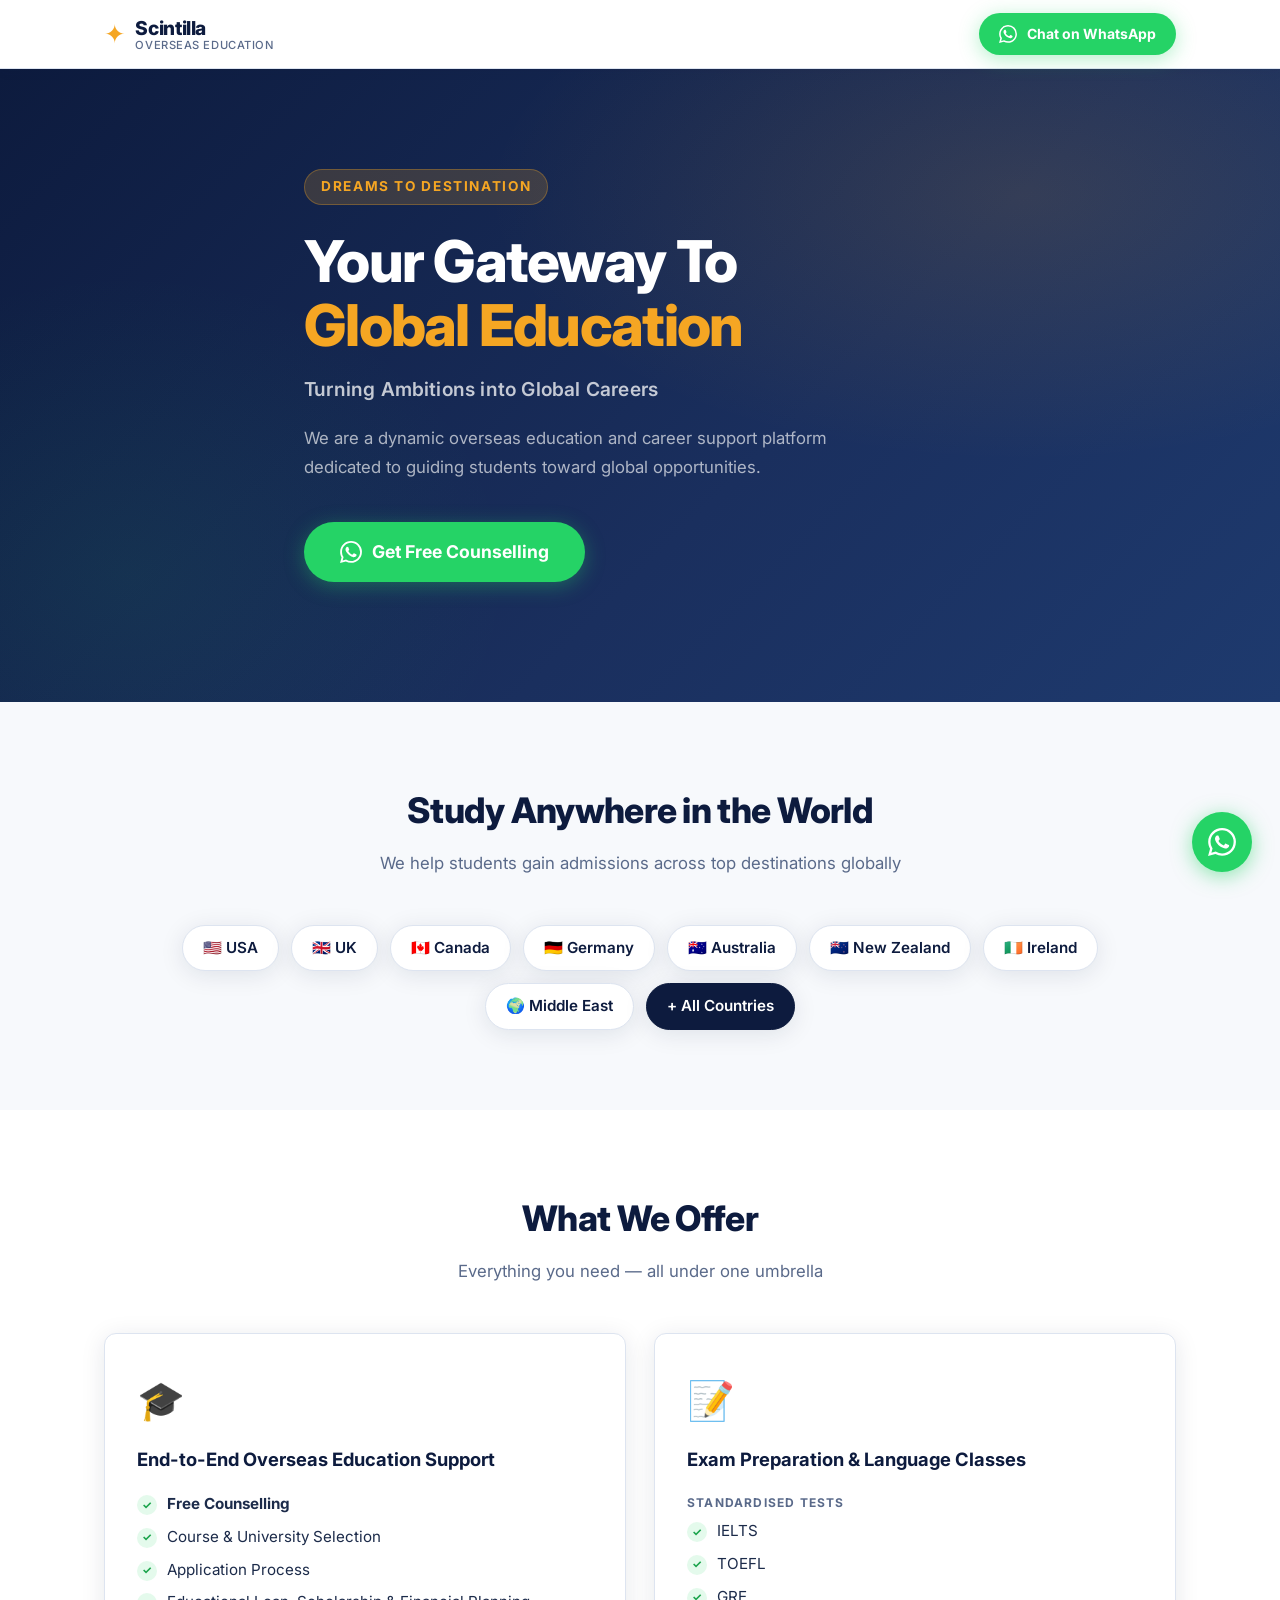
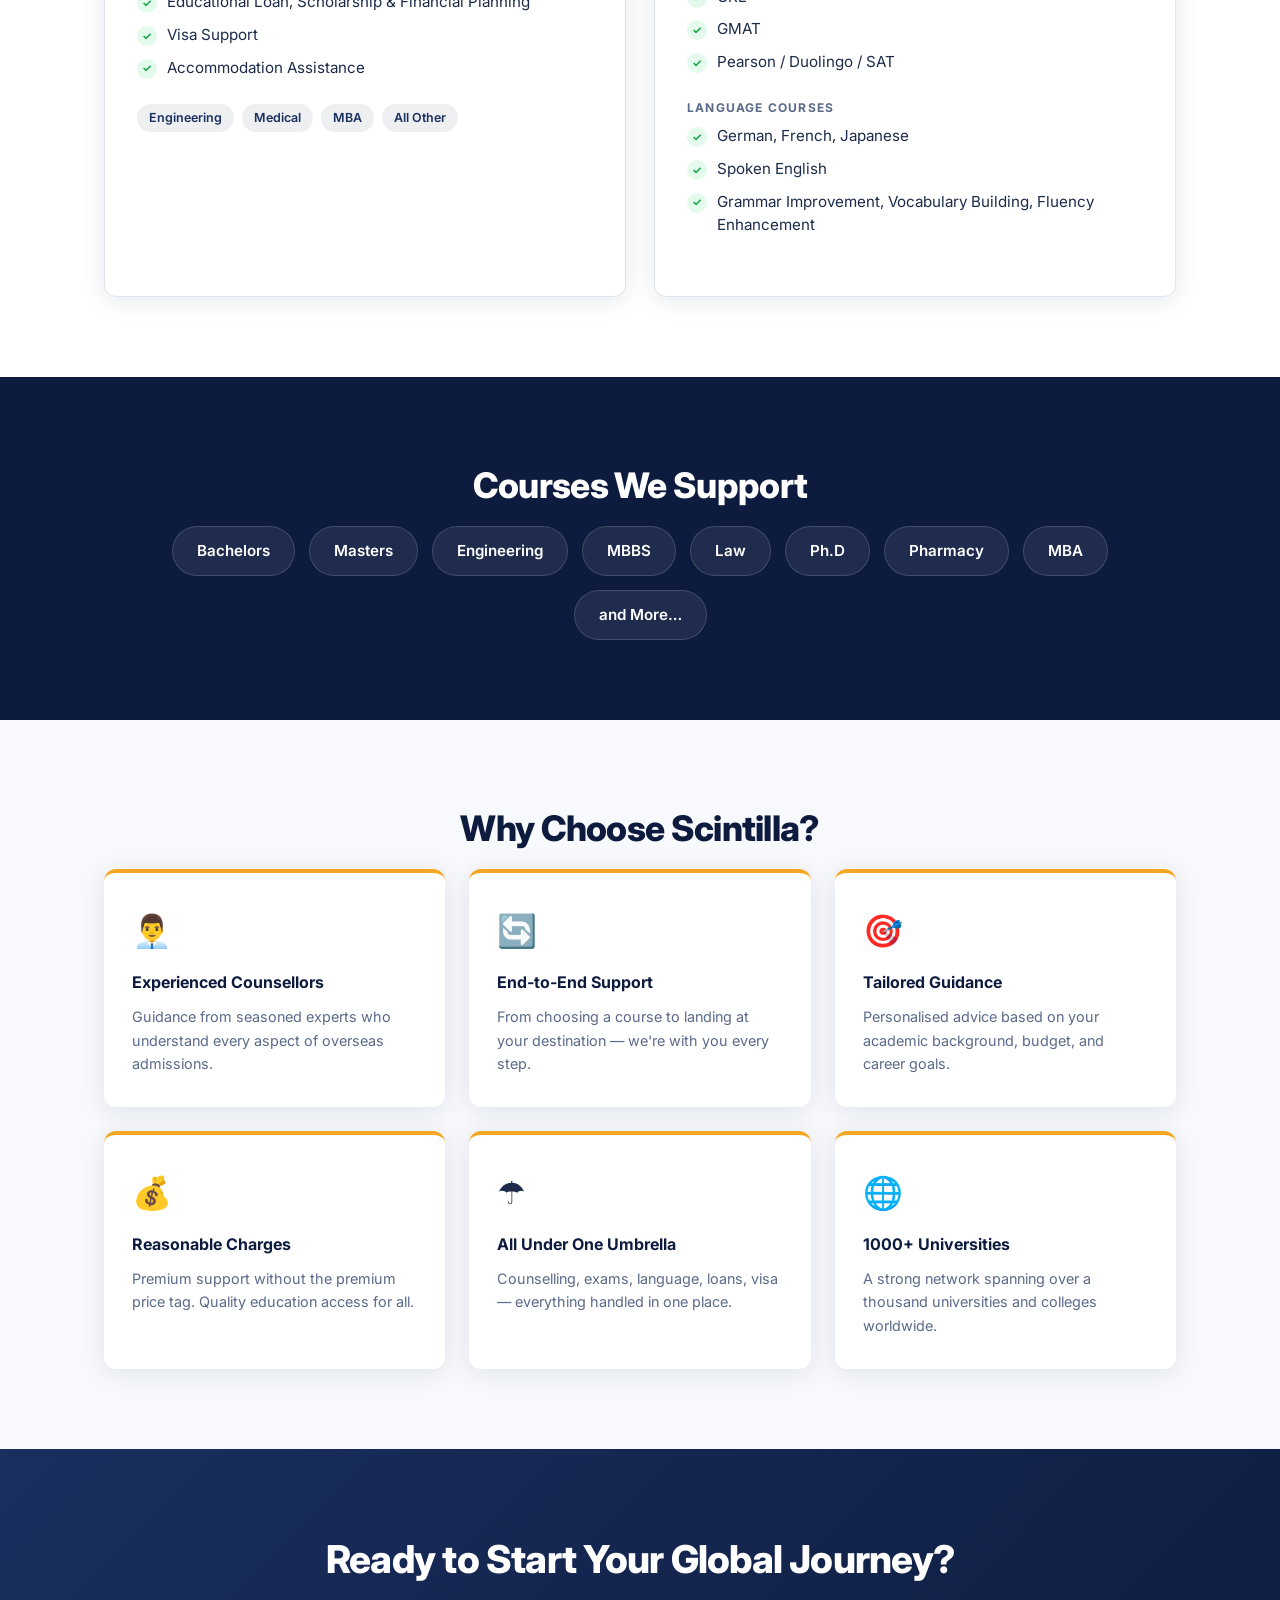
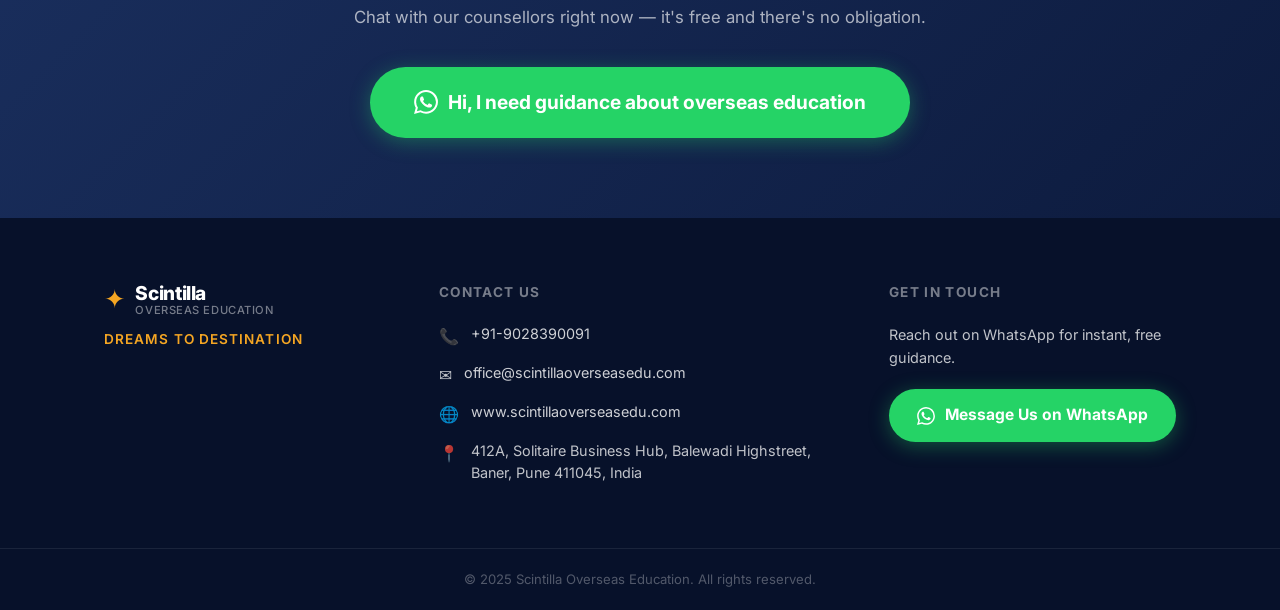
==== index.html @ 89164342 "Add Scintilla Overseas Education landing page Single-page website with hero, services, countries, co" ====
<!DOCTYPE html>
<html lang="en">
<head>
  <meta charset="UTF-8" />
  <meta name="viewport" content="width=device-width, initial-scale=1.0" />
  <title>Scintilla Overseas Education – Your Gateway To Global Education</title>
  <meta name="description" content="Scintilla Overseas Education – End-to-end guidance for studying abroad. Free counselling, university selection, visa support, exam prep and more." />
  <link rel="stylesheet" href="style.css" />
  <link rel="preconnect" href="https://fonts.googleapis.com" />
  <link rel="preconnect" href="https://fonts.gstatic.com" crossorigin />
  <link href="https://fonts.googleapis.com/css2?family=Inter:wght@400;500;600;700;800&display=swap" rel="stylesheet" />
</head>
<body>

  <!-- ===== NAVBAR ===== -->
  <header class="navbar">
    <div class="container nav-inner">
      <div class="logo">
        <span class="logo-icon">✦</span>
        <div class="logo-text">
          <span class="logo-name">Scintilla</span>
          <span class="logo-sub">Overseas Education</span>
        </div>
      </div>
      <a class="btn btn-whatsapp btn-sm" href="https://wa.me/919028390091?text=Hi%2C%20I%20need%20guidance%20about%20overseas%20education" target="_blank" rel="noopener">
        <svg width="18" height="18" viewBox="0 0 24 24" fill="currentColor" aria-hidden="true"><path d="M17.472 14.382c-.297-.149-1.758-.867-2.03-.967-.273-.099-.471-.148-.67.15-.197.297-.767.966-.94 1.164-.173.199-.347.223-.644.075-.297-.15-1.255-.463-2.39-1.475-.883-.788-1.48-1.761-1.653-2.059-.173-.297-.018-.458.13-.606.134-.133.298-.347.446-.52.149-.174.198-.298.298-.497.099-.198.05-.371-.025-.52-.075-.149-.669-1.612-.916-2.207-.242-.579-.487-.5-.669-.51a12.8 12.8 0 0 0-.57-.01c-.198 0-.52.074-.792.372-.272.297-1.04 1.016-1.04 2.479 0 1.462 1.065 2.875 1.213 3.074.149.198 2.096 3.2 5.077 4.487.709.306 1.262.489 1.694.625.712.227 1.36.195 1.871.118.571-.085 1.758-.719 2.006-1.413.248-.694.248-1.289.173-1.413-.074-.124-.272-.198-.57-.347m-5.421 7.403h-.004a9.87 9.87 0 0 1-5.031-1.378l-.361-.214-3.741.982.998-3.648-.235-.374a9.86 9.86 0 0 1-1.51-5.26c.001-5.45 4.436-9.884 9.888-9.884 2.64 0 5.122 1.03 6.988 2.898a9.825 9.825 0 0 1 2.893 6.994c-.003 5.45-4.437 9.884-9.885 9.884m8.413-18.297A11.815 11.815 0 0 0 12.05 0C5.495 0 .16 5.335.157 11.892c0 2.096.547 4.142 1.588 5.945L.057 24l6.305-1.654a11.882 11.882 0 0 0 5.683 1.448h.005c6.554 0 11.89-5.335 11.893-11.893a11.821 11.821 0 0 0-3.48-8.413Z"/></svg>
        Chat on WhatsApp
      </a>
    </div>
  </header>

  <!-- ===== HERO ===== -->
  <section class="hero">
    <div class="hero-bg-overlay"></div>
    <div class="container hero-content">
      <p class="hero-eyebrow">Dreams to Destination</p>
      <h1 class="hero-headline">Your Gateway To<br /><span class="highlight">Global Education</span></h1>
      <p class="hero-subline">Turning Ambitions into Global Careers</p>
      <p class="hero-body">We are a dynamic overseas education and career support platform dedicated to guiding students toward global opportunities.</p>
      <a class="btn btn-whatsapp btn-lg" href="https://wa.me/919028390091?text=Hi%2C%20I%20need%20guidance%20about%20overseas%20education" target="_blank" rel="noopener">
        <svg width="22" height="22" viewBox="0 0 24 24" fill="currentColor" aria-hidden="true"><path d="M17.472 14.382c-.297-.149-1.758-.867-2.03-.967-.273-.099-.471-.148-.67.15-.197.297-.767.966-.94 1.164-.173.199-.347.223-.644.075-.297-.15-1.255-.463-2.39-1.475-.883-.788-1.48-1.761-1.653-2.059-.173-.297-.018-.458.13-.606.134-.133.298-.347.446-.52.149-.174.198-.298.298-.497.099-.198.05-.371-.025-.52-.075-.149-.669-1.612-.916-2.207-.242-.579-.487-.5-.669-.51a12.8 12.8 0 0 0-.57-.01c-.198 0-.52.074-.792.372-.272.297-1.04 1.016-1.04 2.479 0 1.462 1.065 2.875 1.213 3.074.149.198 2.096 3.2 5.077 4.487.709.306 1.262.489 1.694.625.712.227 1.36.195 1.871.118.571-.085 1.758-.719 2.006-1.413.248-.694.248-1.289.173-1.413-.074-.124-.272-.198-.57-.347m-5.421 7.403h-.004a9.87 9.87 0 0 1-5.031-1.378l-.361-.214-3.741.982.998-3.648-.235-.374a9.86 9.86 0 0 1-1.51-5.26c.001-5.45 4.436-9.884 9.888-9.884 2.64 0 5.122 1.03 6.988 2.898a9.825 9.825 0 0 1 2.893 6.994c-.003 5.45-4.437 9.884-9.885 9.884m8.413-18.297A11.815 11.815 0 0 0 12.05 0C5.495 0 .16 5.335.157 11.892c0 2.096.547 4.142 1.588 5.945L.057 24l6.305-1.654a11.882 11.882 0 0 0 5.683 1.448h.005c6.554 0 11.89-5.335 11.893-11.893a11.821 11.821 0 0 0-3.48-8.413Z"/></svg>
        Get Free Counselling
      </a>
    </div>
  </section>

  <!-- ===== COUNTRIES ===== -->
  <section class="section section-countries">
    <div class="container">
      <h2 class="section-title">Study Anywhere in the World</h2>
      <p class="section-sub">We help students gain admissions across top destinations globally</p>
      <div class="countries-grid">
        <div class="country-chip">🇺🇸 USA</div>
        <div class="country-chip">🇬🇧 UK</div>
        <div class="country-chip">🇨🇦 Canada</div>
        <div class="country-chip">🇩🇪 Germany</div>
        <div class="country-chip">🇦🇺 Australia</div>
        <div class="country-chip">🇳🇿 New Zealand</div>
        <div class="country-chip">🇮🇪 Ireland</div>
        <div class="country-chip">🌍 Middle East</div>
        <div class="country-chip country-chip-all">+ All Countries</div>
      </div>
    </div>
  </section>

  <!-- ===== SERVICES ===== -->
  <section class="section section-services" id="services">
    <div class="container">
      <h2 class="section-title">What We Offer</h2>
      <p class="section-sub">Everything you need — all under one umbrella</p>
      <div class="services-grid">

        <div class="service-card">
          <div class="service-icon">🎓</div>
          <h3>End-to-End Overseas Education Support</h3>
          <ul class="service-list">
            <li>
              <span class="check">✓</span>
              <strong>Free Counselling</strong>
            </li>
            <li>
              <span class="check">✓</span>
              Course &amp; University Selection
            </li>
            <li>
              <span class="check">✓</span>
              Application Process
            </li>
            <li>
              <span class="check">✓</span>
              Educational Loan, Scholarship &amp; Financial Planning
            </li>
            <li>
              <span class="check">✓</span>
              Visa Support
            </li>
            <li>
              <span class="check">✓</span>
              Accommodation Assistance
            </li>
          </ul>
          <div class="service-tags">
            <span class="tag">Engineering</span>
            <span class="tag">Medical</span>
            <span class="tag">MBA</span>
            <span class="tag">All Other</span>
          </div>
        </div>

        <div class="service-card">
          <div class="service-icon">📝</div>
          <h3>Exam Preparation &amp; Language Classes</h3>
          <p class="service-section-label">Standardised Tests</p>
          <ul class="service-list">
            <li><span class="check">✓</span> IELTS</li>
            <li><span class="check">✓</span> TOEFL</li>
            <li><span class="check">✓</span> GRE</li>
            <li><span class="check">✓</span> GMAT</li>
            <li><span class="check">✓</span> Pearson / Duolingo / SAT</li>
          </ul>
          <p class="service-section-label" style="margin-top:1rem;">Language Courses</p>
          <ul class="service-list">
            <li><span class="check">✓</span> German, French, Japanese</li>
            <li><span class="check">✓</span> Spoken English</li>
            <li><span class="check">✓</span> Grammar Improvement, Vocabulary Building, Fluency Enhancement</li>
          </ul>
        </div>

      </div>
    </div>
  </section>

  <!-- ===== COURSES ===== -->
  <section class="section section-courses">
    <div class="container">
      <h2 class="section-title">Courses We Support</h2>
      <div class="courses-grid">
        <div class="course-pill">Bachelors</div>
        <div class="course-pill">Masters</div>
        <div class="course-pill">Engineering</div>
        <div class="course-pill">MBBS</div>
        <div class="course-pill">Law</div>
        <div class="course-pill">Ph.D</div>
        <div class="course-pill">Pharmacy</div>
        <div class="course-pill">MBA</div>
        <div class="course-pill">and More…</div>
      </div>
    </div>
  </section>

  <!-- ===== WHY CHOOSE US ===== -->
  <section class="section section-why" id="why">
    <div class="container">
      <h2 class="section-title">Why Choose Scintilla?</h2>
      <div class="why-grid">
        <div class="why-card">
          <div class="why-icon">👨‍💼</div>
          <h4>Experienced Counsellors</h4>
          <p>Guidance from seasoned experts who understand every aspect of overseas admissions.</p>
        </div>
        <div class="why-card">
          <div class="why-icon">🔄</div>
          <h4>End-to-End Support</h4>
          <p>From choosing a course to landing at your destination — we're with you every step.</p>
        </div>
        <div class="why-card">
          <div class="why-icon">🎯</div>
          <h4>Tailored Guidance</h4>
          <p>Personalised advice based on your academic background, budget, and career goals.</p>
        </div>
        <div class="why-card">
          <div class="why-icon">💰</div>
          <h4>Reasonable Charges</h4>
          <p>Premium support without the premium price tag. Quality education access for all.</p>
        </div>
        <div class="why-card">
          <div class="why-icon">☂️</div>
          <h4>All Under One Umbrella</h4>
          <p>Counselling, exams, language, loans, visa — everything handled in one place.</p>
        </div>
        <div class="why-card">
          <div class="why-icon">🌐</div>
          <h4>1000+ Universities</h4>
          <p>A strong network spanning over a thousand universities and colleges worldwide.</p>
        </div>
      </div>
    </div>
  </section>

  <!-- ===== CTA BANNER ===== -->
  <section class="section section-cta">
    <div class="container cta-inner">
      <h2>Ready to Start Your Global Journey?</h2>
      <p>Chat with our counsellors right now — it's free and there's no obligation.</p>
      <a class="btn btn-whatsapp btn-xl" href="https://wa.me/919028390091?text=Hi%2C%20I%20need%20guidance%20about%20overseas%20education" target="_blank" rel="noopener">
        <svg width="24" height="24" viewBox="0 0 24 24" fill="currentColor" aria-hidden="true"><path d="M17.472 14.382c-.297-.149-1.758-.867-2.03-.967-.273-.099-.471-.148-.67.15-.197.297-.767.966-.94 1.164-.173.199-.347.223-.644.075-.297-.15-1.255-.463-2.39-1.475-.883-.788-1.48-1.761-1.653-2.059-.173-.297-.018-.458.13-.606.134-.133.298-.347.446-.52.149-.174.198-.298.298-.497.099-.198.05-.371-.025-.52-.075-.149-.669-1.612-.916-2.207-.242-.579-.487-.5-.669-.51a12.8 12.8 0 0 0-.57-.01c-.198 0-.52.074-.792.372-.272.297-1.04 1.016-1.04 2.479 0 1.462 1.065 2.875 1.213 3.074.149.198 2.096 3.2 5.077 4.487.709.306 1.262.489 1.694.625.712.227 1.36.195 1.871.118.571-.085 1.758-.719 2.006-1.413.248-.694.248-1.289.173-1.413-.074-.124-.272-.198-.57-.347m-5.421 7.403h-.004a9.87 9.87 0 0 1-5.031-1.378l-.361-.214-3.741.982.998-3.648-.235-.374a9.86 9.86 0 0 1-1.51-5.26c.001-5.45 4.436-9.884 9.888-9.884 2.64 0 5.122 1.03 6.988 2.898a9.825 9.825 0 0 1 2.893 6.994c-.003 5.45-4.437 9.884-9.885 9.884m8.413-18.297A11.815 11.815 0 0 0 12.05 0C5.495 0 .16 5.335.157 11.892c0 2.096.547 4.142 1.588 5.945L.057 24l6.305-1.654a11.882 11.882 0 0 0 5.683 1.448h.005c6.554 0 11.89-5.335 11.893-11.893a11.821 11.821 0 0 0-3.48-8.413Z"/></svg>
        Hi, I need guidance about overseas education
      </a>
    </div>
  </section>

  <!-- ===== CONTACT / FOOTER ===== -->
  <footer class="footer" id="contact">
    <div class="container footer-inner">
      <div class="footer-brand">
        <div class="logo logo-footer">
          <span class="logo-icon">✦</span>
          <div class="logo-text">
            <span class="logo-name">Scintilla</span>
            <span class="logo-sub">Overseas Education</span>
          </div>
        </div>
        <p class="footer-tagline">Dreams to Destination</p>
      </div>

      <div class="footer-contact">
        <h4>Contact Us</h4>
        <ul class="contact-list">
          <li>
            <span class="contact-icon">📞</span>
            <a href="tel:+919028390091">+91-9028390091</a>
          </li>
          <li>
            <span class="contact-icon">✉️</span>
            <a href="mailto:office@scintillaoverseasedu.com">office@scintillaoverseasedu.com</a>
          </li>
          <li>
            <span class="contact-icon">🌐</span>
            <a href="https://www.scintillaoverseasedu.com" target="_blank" rel="noopener">www.scintillaoverseasedu.com</a>
          </li>
          <li>
            <span class="contact-icon">📍</span>
            412A, Solitaire Business Hub, Balewadi Highstreet, Baner, Pune 411045, India
          </li>
        </ul>
      </div>

      <div class="footer-cta">
        <h4>Get in Touch</h4>
        <p>Reach out on WhatsApp for instant, free guidance.</p>
        <a class="btn btn-whatsapp btn-md" href="https://wa.me/919028390091?text=Hi%2C%20I%20need%20guidance%20about%20overseas%20education" target="_blank" rel="noopener">
          <svg width="18" height="18" viewBox="0 0 24 24" fill="currentColor" aria-hidden="true"><path d="M17.472 14.382c-.297-.149-1.758-.867-2.03-.967-.273-.099-.471-.148-.67.15-.197.297-.767.966-.94 1.164-.173.199-.347.223-.644.075-.297-.15-1.255-.463-2.39-1.475-.883-.788-1.48-1.761-1.653-2.059-.173-.297-.018-.458.13-.606.134-.133.298-.347.446-.52.149-.174.198-.298.298-.497.099-.198.05-.371-.025-.52-.075-.149-.669-1.612-.916-2.207-.242-.579-.487-.5-.669-.51a12.8 12.8 0 0 0-.57-.01c-.198 0-.52.074-.792.372-.272.297-1.04 1.016-1.04 2.479 0 1.462 1.065 2.875 1.213 3.074.149.198 2.096 3.2 5.077 4.487.709.306 1.262.489 1.694.625.712.227 1.36.195 1.871.118.571-.085 1.758-.719 2.006-1.413.248-.694.248-1.289.173-1.413-.074-.124-.272-.198-.57-.347m-5.421 7.403h-.004a9.87 9.87 0 0 1-5.031-1.378l-.361-.214-3.741.982.998-3.648-.235-.374a9.86 9.86 0 0 1-1.51-5.26c.001-5.45 4.436-9.884 9.888-9.884 2.64 0 5.122 1.03 6.988 2.898a9.825 9.825 0 0 1 2.893 6.994c-.003 5.45-4.437 9.884-9.885 9.884m8.413-18.297A11.815 11.815 0 0 0 12.05 0C5.495 0 .16 5.335.157 11.892c0 2.096.547 4.142 1.588 5.945L.057 24l6.305-1.654a11.882 11.882 0 0 0 5.683 1.448h.005c6.554 0 11.89-5.335 11.893-11.893a11.821 11.821 0 0 0-3.48-8.413Z"/></svg>
          Message Us on WhatsApp
        </a>
      </div>
    </div>
    <div class="footer-bottom">
      <p>© 2025 Scintilla Overseas Education. All rights reserved.</p>
    </div>
  </footer>

  <!-- Floating WhatsApp button -->
  <a class="fab-whatsapp" href="https://wa.me/919028390091?text=Hi%2C%20I%20need%20guidance%20about%20overseas%20education" target="_blank" rel="noopener" aria-label="Chat on WhatsApp">
    <svg width="28" height="28" viewBox="0 0 24 24" fill="currentColor" aria-hidden="true"><path d="M17.472 14.382c-.297-.149-1.758-.867-2.03-.967-.273-.099-.471-.148-.67.15-.197.297-.767.966-.94 1.164-.173.199-.347.223-.644.075-.297-.15-1.255-.463-2.39-1.475-.883-.788-1.48-1.761-1.653-2.059-.173-.297-.018-.458.13-.606.134-.133.298-.347.446-.52.149-.174.198-.298.298-.497.099-.198.05-.371-.025-.52-.075-.149-.669-1.612-.916-2.207-.242-.579-.487-.5-.669-.51a12.8 12.8 0 0 0-.57-.01c-.198 0-.52.074-.792.372-.272.297-1.04 1.016-1.04 2.479 0 1.462 1.065 2.875 1.213 3.074.149.198 2.096 3.2 5.077 4.487.709.306 1.262.489 1.694.625.712.227 1.36.195 1.871.118.571-.085 1.758-.719 2.006-1.413.248-.694.248-1.289.173-1.413-.074-.124-.272-.198-.57-.347m-5.421 7.403h-.004a9.87 9.87 0 0 1-5.031-1.378l-.361-.214-3.741.982.998-3.648-.235-.374a9.86 9.86 0 0 1-1.51-5.26c.001-5.45 4.436-9.884 9.888-9.884 2.64 0 5.122 1.03 6.988 2.898a9.825 9.825 0 0 1 2.893 6.994c-.003 5.45-4.437 9.884-9.885 9.884m8.413-18.297A11.815 11.815 0 0 0 12.05 0C5.495 0 .16 5.335.157 11.892c0 2.096.547 4.142 1.588 5.945L.057 24l6.305-1.654a11.882 11.882 0 0 0 5.683 1.448h.005c6.554 0 11.89-5.335 11.893-11.893a11.821 11.821 0 0 0-3.48-8.413Z"/></svg>
  </a>

</body>
</html>
---- style.css ----
/* =============================================
   Scintilla Overseas Education – Stylesheet
   ============================================= */

/* ---------- Reset & Base ---------- */
*, *::before, *::after {
  box-sizing: border-box;
  margin: 0;
  padding: 0;
}

:root {
  --navy:      #0d1b3e;
  --navy-mid:  #1a2f5e;
  --navy-light:#243d72;
  --gold:      #f5a623;
  --gold-dark: #d4891a;
  --green-wa:  #25d366;
  --green-wa-dark: #1ebe57;
  --white:     #ffffff;
  --off-white: #f7f9fc;
  --text:      #1c2b4a;
  --text-muted:#5a6a8a;
  --border:    #dde4f0;
  --radius:    12px;
  --radius-sm: 8px;
  --shadow:    0 4px 24px rgba(13, 27, 62, 0.10);
  --shadow-lg: 0 8px 40px rgba(13, 27, 62, 0.16);
}

html {
  scroll-behavior: smooth;
}

body {
  font-family: 'Inter', system-ui, -apple-system, sans-serif;
  color: var(--text);
  background: var(--white);
  line-height: 1.6;
  -webkit-font-smoothing: antialiased;
}

a {
  color: inherit;
  text-decoration: none;
}

ul {
  list-style: none;
}

img { display: block; max-width: 100%; }

/* ---------- Layout ---------- */
.container {
  max-width: 1120px;
  margin: 0 auto;
  padding: 0 24px;
}

.section {
  padding: 80px 0;
}

/* ---------- Typography ---------- */
.section-title {
  font-size: clamp(1.6rem, 3vw, 2.2rem);
  font-weight: 800;
  color: var(--navy);
  text-align: center;
  margin-bottom: 12px;
  letter-spacing: -0.02em;
}

.section-sub {
  text-align: center;
  color: var(--text-muted);
  font-size: 1.05rem;
  margin-bottom: 48px;
}

/* ---------- Buttons ---------- */
.btn {
  display: inline-flex;
  align-items: center;
  gap: 10px;
  font-family: inherit;
  font-weight: 700;
  border-radius: 50px;
  cursor: pointer;
  transition: background 0.2s, transform 0.15s, box-shadow 0.2s;
  white-space: nowrap;
  border: none;
  text-decoration: none;
}

.btn:hover  { transform: translateY(-2px); }
.btn:active { transform: translateY(0); }

.btn-whatsapp {
  background: var(--green-wa);
  color: var(--white);
  box-shadow: 0 4px 20px rgba(37, 211, 102, 0.35);
}
.btn-whatsapp:hover {
  background: var(--green-wa-dark);
  box-shadow: 0 6px 28px rgba(37, 211, 102, 0.45);
}

.btn-sm  { padding: 10px 20px; font-size: 0.875rem; }
.btn-md  { padding: 14px 28px; font-size: 0.975rem; }
.btn-lg  { padding: 16px 36px; font-size: 1.1rem; }
.btn-xl  { padding: 20px 44px; font-size: 1.2rem; }

/* ---------- Navbar ---------- */
.navbar {
  position: sticky;
  top: 0;
  z-index: 100;
  background: var(--white);
  border-bottom: 1px solid var(--border);
  box-shadow: 0 2px 12px rgba(13,27,62,0.06);
}

.nav-inner {
  display: flex;
  align-items: center;
  justify-content: space-between;
  height: 68px;
}

.logo {
  display: flex;
  align-items: center;
  gap: 10px;
}

.logo-icon {
  font-size: 1.6rem;
  color: var(--gold);
  line-height: 1;
}

.logo-text {
  display: flex;
  flex-direction: column;
  line-height: 1.15;
}

.logo-name {
  font-size: 1.2rem;
  font-weight: 800;
  color: var(--navy);
  letter-spacing: -0.02em;
}

.logo-sub {
  font-size: 0.7rem;
  font-weight: 500;
  color: var(--text-muted);
  text-transform: uppercase;
  letter-spacing: 0.05em;
}

/* ---------- Hero ---------- */
.hero {
  position: relative;
  background: linear-gradient(135deg, var(--navy) 0%, var(--navy-mid) 60%, #1e3a6e 100%);
  color: var(--white);
  padding: 100px 0 120px;
  overflow: hidden;
}

.hero::before {
  content: '';
  position: absolute;
  inset: 0;
  background:
    radial-gradient(ellipse 60% 60% at 80% 20%, rgba(245,166,35,0.12) 0%, transparent 70%),
    radial-gradient(ellipse 50% 80% at 10% 80%, rgba(37,211,102,0.07) 0%, transparent 60%);
  pointer-events: none;
}

.hero-content {
  position: relative;
  z-index: 1;
  max-width: 720px;
}

.hero-eyebrow {
  display: inline-block;
  background: rgba(245,166,35,0.18);
  color: var(--gold);
  font-size: 0.85rem;
  font-weight: 700;
  letter-spacing: 0.12em;
  text-transform: uppercase;
  padding: 6px 16px;
  border-radius: 50px;
  margin-bottom: 24px;
  border: 1px solid rgba(245,166,35,0.3);
}

.hero-headline {
  font-size: clamp(2.2rem, 5vw, 3.6rem);
  font-weight: 800;
  line-height: 1.12;
  letter-spacing: -0.03em;
  margin-bottom: 16px;
}

.highlight {
  color: var(--gold);
}

.hero-subline {
  font-size: 1.2rem;
  font-weight: 600;
  color: rgba(255,255,255,0.75);
  margin-bottom: 20px;
  letter-spacing: 0.01em;
}

.hero-body {
  font-size: 1.05rem;
  color: rgba(255,255,255,0.65);
  max-width: 560px;
  margin-bottom: 40px;
  line-height: 1.7;
}

/* ---------- Countries ---------- */
.section-countries {
  background: var(--off-white);
}

.countries-grid {
  display: flex;
  flex-wrap: wrap;
  gap: 12px;
  justify-content: center;
}

.country-chip {
  background: var(--white);
  border: 1.5px solid var(--border);
  color: var(--navy);
  font-size: 0.95rem;
  font-weight: 600;
  padding: 10px 20px;
  border-radius: 50px;
  box-shadow: var(--shadow);
  transition: border-color 0.2s, transform 0.15s;
}

.country-chip:hover {
  border-color: var(--navy-light);
  transform: translateY(-2px);
}

.country-chip-all {
  background: var(--navy);
  border-color: var(--navy);
  color: var(--white);
}

/* ---------- Services ---------- */
.section-services {
  background: var(--white);
}

.services-grid {
  display: grid;
  grid-template-columns: repeat(auto-fit, minmax(320px, 1fr));
  gap: 28px;
}

.service-card {
  background: var(--white);
  border: 1.5px solid var(--border);
  border-radius: var(--radius);
  padding: 36px 32px;
  box-shadow: var(--shadow);
  transition: box-shadow 0.2s, transform 0.2s;
}

.service-card:hover {
  box-shadow: var(--shadow-lg);
  transform: translateY(-4px);
}

.service-icon {
  font-size: 2.4rem;
  margin-bottom: 16px;
}

.service-card h3 {
  font-size: 1.15rem;
  font-weight: 700;
  color: var(--navy);
  margin-bottom: 20px;
  line-height: 1.4;
}

.service-section-label {
  font-size: 0.75rem;
  font-weight: 700;
  text-transform: uppercase;
  letter-spacing: 0.1em;
  color: var(--text-muted);
  margin-bottom: 8px;
}

.service-list {
  display: flex;
  flex-direction: column;
  gap: 10px;
  margin-bottom: 24px;
}

.service-list li {
  display: flex;
  align-items: flex-start;
  gap: 10px;
  font-size: 0.95rem;
  color: var(--text);
  line-height: 1.5;
}

.check {
  flex-shrink: 0;
  width: 20px;
  height: 20px;
  background: rgba(37,211,102,0.12);
  color: #19a34a;
  border-radius: 50%;
  font-size: 0.7rem;
  font-weight: 700;
  display: inline-flex;
  align-items: center;
  justify-content: center;
  margin-top: 2px;
}

.service-tags {
  display: flex;
  flex-wrap: wrap;
  gap: 8px;
}

.tag {
  background: rgba(13,27,62,0.07);
  color: var(--navy-mid);
  font-size: 0.78rem;
  font-weight: 600;
  padding: 4px 12px;
  border-radius: 50px;
}

/* ---------- Courses ---------- */
.section-courses {
  background: var(--navy);
}

.section-courses .section-title {
  color: var(--white);
}

.section-courses .section-sub {
  color: rgba(255,255,255,0.55);
}

.courses-grid {
  display: flex;
  flex-wrap: wrap;
  gap: 14px;
  justify-content: center;
}

.course-pill {
  background: rgba(255,255,255,0.08);
  border: 1.5px solid rgba(255,255,255,0.15);
  color: var(--white);
  font-size: 0.95rem;
  font-weight: 600;
  padding: 12px 24px;
  border-radius: 50px;
  transition: background 0.2s, border-color 0.2s, transform 0.15s;
  cursor: default;
}

.course-pill:hover {
  background: rgba(245,166,35,0.18);
  border-color: var(--gold);
  color: var(--gold);
  transform: translateY(-2px);
}

/* ---------- Why Choose Us ---------- */
.section-why {
  background: var(--off-white);
}

.why-grid {
  display: grid;
  grid-template-columns: repeat(auto-fit, minmax(280px, 1fr));
  gap: 24px;
}

.why-card {
  background: var(--white);
  border-radius: var(--radius);
  padding: 32px 28px;
  box-shadow: var(--shadow);
  transition: box-shadow 0.2s, transform 0.2s;
  border-top: 4px solid var(--gold);
}

.why-card:hover {
  box-shadow: var(--shadow-lg);
  transform: translateY(-4px);
}

.why-icon {
  font-size: 2rem;
  margin-bottom: 14px;
}

.why-card h4 {
  font-size: 1rem;
  font-weight: 700;
  color: var(--navy);
  margin-bottom: 10px;
}

.why-card p {
  font-size: 0.9rem;
  color: var(--text-muted);
  line-height: 1.6;
}

/* ---------- CTA Banner ---------- */
.section-cta {
  background: linear-gradient(135deg, var(--navy-mid) 0%, var(--navy) 100%);
  padding: 80px 0;
}

.cta-inner {
  text-align: center;
  color: var(--white);
}

.cta-inner h2 {
  font-size: clamp(1.6rem, 3vw, 2.4rem);
  font-weight: 800;
  margin-bottom: 14px;
  letter-spacing: -0.02em;
}

.cta-inner p {
  font-size: 1.05rem;
  color: rgba(255,255,255,0.65);
  margin-bottom: 36px;
}

/* ---------- Footer ---------- */
.footer {
  background: #07112a;
  color: rgba(255,255,255,0.75);
}

.footer-inner {
  display: grid;
  grid-template-columns: 1fr 1.4fr 1fr;
  gap: 48px;
  padding: 64px 24px;
}

.logo-footer .logo-name { color: var(--white); }
.logo-footer .logo-sub  { color: rgba(255,255,255,0.45); }

.footer-tagline {
  font-size: 0.85rem;
  color: var(--gold);
  font-weight: 600;
  letter-spacing: 0.08em;
  text-transform: uppercase;
  margin-top: 12px;
}

.footer-contact h4,
.footer-cta h4 {
  font-size: 0.85rem;
  font-weight: 700;
  text-transform: uppercase;
  letter-spacing: 0.1em;
  color: rgba(255,255,255,0.45);
  margin-bottom: 20px;
}

.contact-list {
  display: flex;
  flex-direction: column;
  gap: 14px;
}

.contact-list li {
  display: flex;
  align-items: flex-start;
  gap: 12px;
  font-size: 0.9rem;
  line-height: 1.5;
}

.contact-icon {
  font-size: 1rem;
  flex-shrink: 0;
  margin-top: 1px;
}

.contact-list a {
  color: rgba(255,255,255,0.8);
  transition: color 0.2s;
}
.contact-list a:hover { color: var(--gold); }

.footer-cta p {
  font-size: 0.9rem;
  margin-bottom: 20px;
  line-height: 1.6;
}

.footer-bottom {
  border-top: 1px solid rgba(255,255,255,0.08);
  padding: 20px 24px;
  text-align: center;
  font-size: 0.82rem;
  color: rgba(255,255,255,0.3);
}

/* ---------- Floating WhatsApp FAB ---------- */
.fab-whatsapp {
  position: fixed;
  bottom: 28px;
  right: 28px;
  z-index: 200;
  width: 60px;
  height: 60px;
  border-radius: 50%;
  background: var(--green-wa);
  color: var(--white);
  display: flex;
  align-items: center;
  justify-content: center;
  box-shadow: 0 4px 20px rgba(37, 211, 102, 0.5);
  transition: background 0.2s, transform 0.2s, box-shadow 0.2s;
}

.fab-whatsapp:hover {
  background: var(--green-wa-dark);
  transform: scale(1.1);
  box-shadow: 0 6px 30px rgba(37, 211, 102, 0.65);
}

/* ---------- Responsive ---------- */
@media (max-width: 900px) {
  .footer-inner {
    grid-template-columns: 1fr 1fr;
  }
  .footer-brand {
    grid-column: 1 / -1;
  }
}

@media (max-width: 640px) {
  .section { padding: 56px 0; }

  .nav-inner { height: 60px; }

  .hero { padding: 64px 0 80px; }

  .services-grid {
    grid-template-columns: 1fr;
  }

  .why-grid {
    grid-template-columns: 1fr;
  }

  .footer-inner {
    grid-template-columns: 1fr;
    gap: 36px;
    padding: 48px 24px;
  }

  .fab-whatsapp {
    bottom: 20px;
    right: 20px;
    width: 52px;
    height: 52px;
  }

  .btn-xl {
    padding: 16px 28px;
    font-size: 1rem;
  }

  .btn-sm {
    padding: 9px 16px;
    font-size: 0.8rem;
  }

  .logo-name { font-size: 1.05rem; }
}

@media (max-width: 400px) {
  .hero-headline { font-size: 2rem; }
}
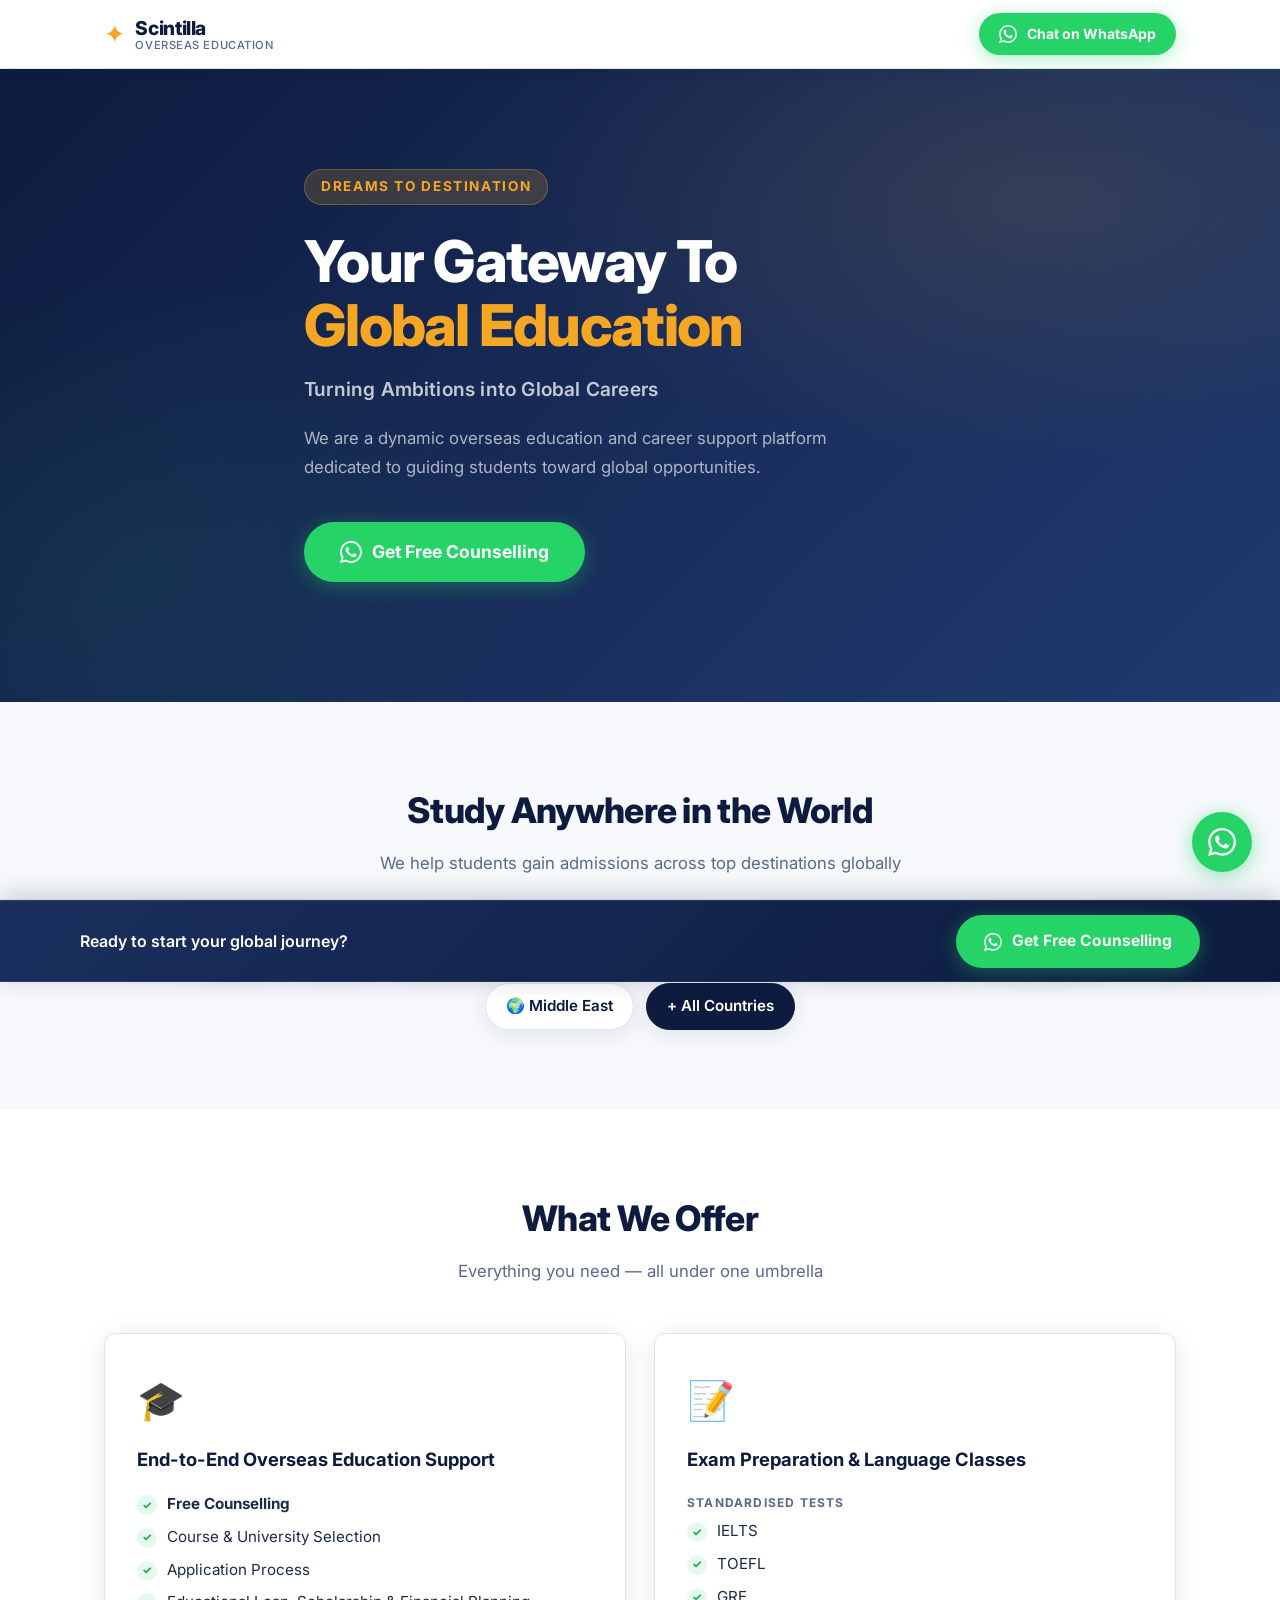
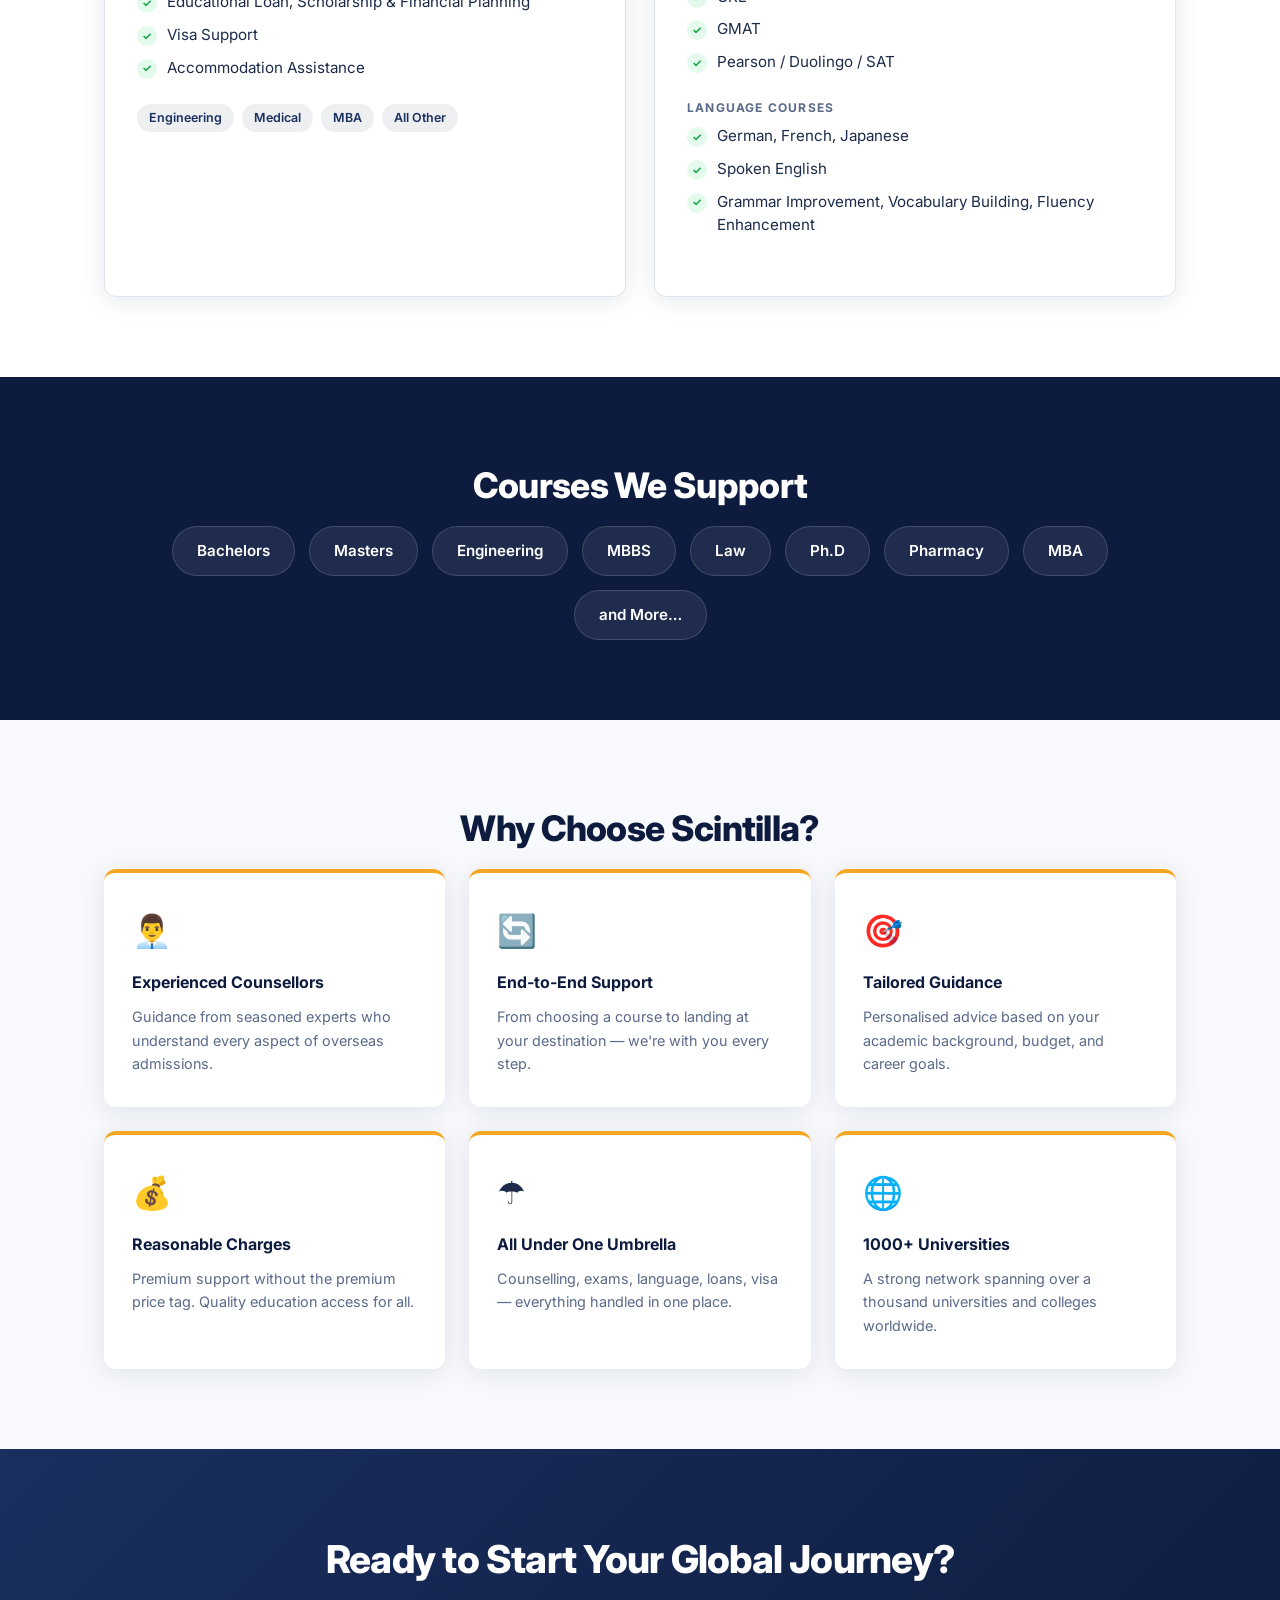
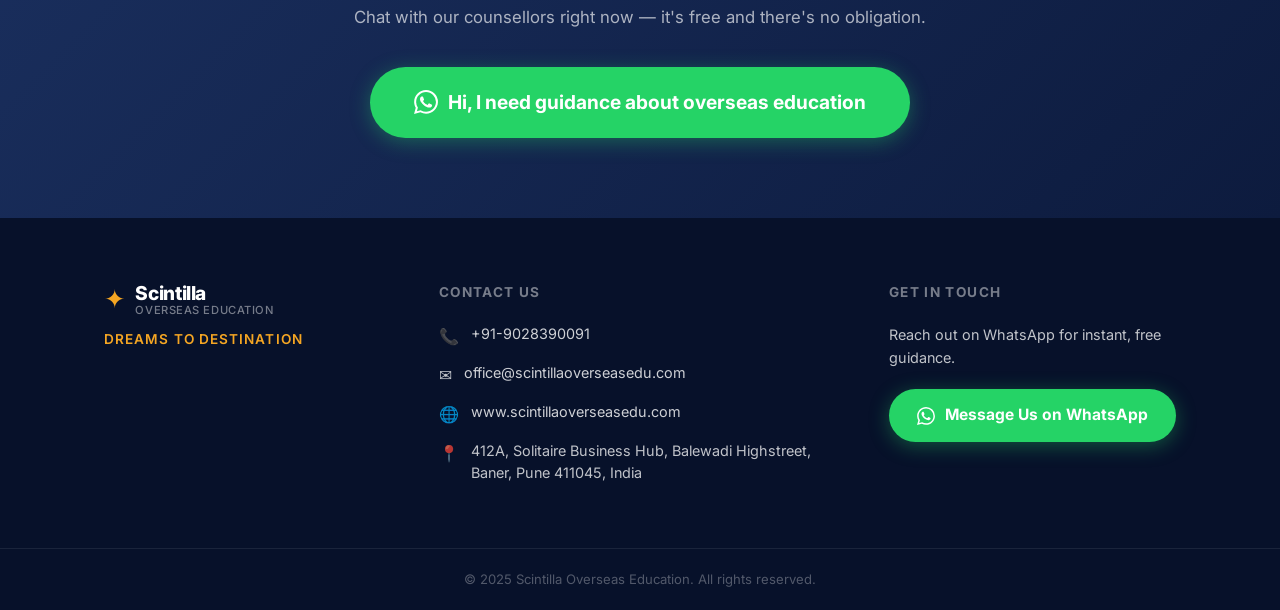
==== commit 1f09e144: "Add sticky bottom CTA bar that appears when scrolling past hero Uses IntersectionObserver to show a " ====
--- a/index.html
+++ b/index.html
@@ -30,7 +30,7 @@
   </header>
 
   <!-- ===== HERO ===== -->
-  <section class="hero">
+  <section class="hero" id="hero">
     <div class="hero-bg-overlay"></div>
     <div class="container hero-content">
       <p class="hero-eyebrow">Dreams to Destination</p>
@@ -249,10 +249,50 @@
     </div>
   </footer>
 
+  <!-- ===== STICKY BOTTOM CTA ===== -->
+  <div class="sticky-cta" id="stickyCta" aria-hidden="true">
+    <div class="sticky-cta-inner">
+      <p class="sticky-cta-text">Ready to start your global journey?</p>
+      <a class="btn btn-whatsapp btn-md" href="https://wa.me/919028390091?text=Hi%2C%20I%20need%20guidance%20about%20overseas%20education" target="_blank" rel="noopener">
+        <svg width="18" height="18" viewBox="0 0 24 24" fill="currentColor" aria-hidden="true"><path d="M17.472 14.382c-.297-.149-1.758-.867-2.03-.967-.273-.099-.471-.148-.67.15-.197.297-.767.966-.94 1.164-.173.199-.347.223-.644.075-.297-.15-1.255-.463-2.39-1.475-.883-.788-1.48-1.761-1.653-2.059-.173-.297-.018-.458.13-.606.134-.133.298-.347.446-.52.149-.174.198-.298.298-.497.099-.198.05-.371-.025-.52-.075-.149-.669-1.612-.916-2.207-.242-.579-.487-.5-.669-.51a12.8 12.8 0 0 0-.57-.01c-.198 0-.52.074-.792.372-.272.297-1.04 1.016-1.04 2.479 0 1.462 1.065 2.875 1.213 3.074.149.198 2.096 3.2 5.077 4.487.709.306 1.262.489 1.694.625.712.227 1.36.195 1.871.118.571-.085 1.758-.719 2.006-1.413.248-.694.248-1.289.173-1.413-.074-.124-.272-.198-.57-.347m-5.421 7.403h-.004a9.87 9.87 0 0 1-5.031-1.378l-.361-.214-3.741.982.998-3.648-.235-.374a9.86 9.86 0 0 1-1.51-5.26c.001-5.45 4.436-9.884 9.888-9.884 2.64 0 5.122 1.03 6.988 2.898a9.825 9.825 0 0 1 2.893 6.994c-.003 5.45-4.437 9.884-9.885 9.884m8.413-18.297A11.815 11.815 0 0 0 12.05 0C5.495 0 .16 5.335.157 11.892c0 2.096.547 4.142 1.588 5.945L.057 24l6.305-1.654a11.882 11.882 0 0 0 5.683 1.448h.005c6.554 0 11.89-5.335 11.893-11.893a11.821 11.821 0 0 0-3.48-8.413Z"/></svg>
+        Get Free Counselling
+      </a>
+    </div>
+  </div>
+
   <!-- Floating WhatsApp button -->
   <a class="fab-whatsapp" href="https://wa.me/919028390091?text=Hi%2C%20I%20need%20guidance%20about%20overseas%20education" target="_blank" rel="noopener" aria-label="Chat on WhatsApp">
     <svg width="28" height="28" viewBox="0 0 24 24" fill="currentColor" aria-hidden="true"><path d="M17.472 14.382c-.297-.149-1.758-.867-2.03-.967-.273-.099-.471-.148-.67.15-.197.297-.767.966-.94 1.164-.173.199-.347.223-.644.075-.297-.15-1.255-.463-2.39-1.475-.883-.788-1.48-1.761-1.653-2.059-.173-.297-.018-.458.13-.606.134-.133.298-.347.446-.52.149-.174.198-.298.298-.497.099-.198.05-.371-.025-.52-.075-.149-.669-1.612-.916-2.207-.242-.579-.487-.5-.669-.51a12.8 12.8 0 0 0-.57-.01c-.198 0-.52.074-.792.372-.272.297-1.04 1.016-1.04 2.479 0 1.462 1.065 2.875 1.213 3.074.149.198 2.096 3.2 5.077 4.487.709.306 1.262.489 1.694.625.712.227 1.36.195 1.871.118.571-.085 1.758-.719 2.006-1.413.248-.694.248-1.289.173-1.413-.074-.124-.272-.198-.57-.347m-5.421 7.403h-.004a9.87 9.87 0 0 1-5.031-1.378l-.361-.214-3.741.982.998-3.648-.235-.374a9.86 9.86 0 0 1-1.51-5.26c.001-5.45 4.436-9.884 9.888-9.884 2.64 0 5.122 1.03 6.988 2.898a9.825 9.825 0 0 1 2.893 6.994c-.003 5.45-4.437 9.884-9.885 9.884m8.413-18.297A11.815 11.815 0 0 0 12.05 0C5.495 0 .16 5.335.157 11.892c0 2.096.547 4.142 1.588 5.945L.057 24l6.305-1.654a11.882 11.882 0 0 0 5.683 1.448h.005c6.554 0 11.89-5.335 11.893-11.893a11.821 11.821 0 0 0-3.48-8.413Z"/></svg>
   </a>
 
+  <script>
+    (function () {
+      var hero = document.getElementById('hero');
+      var midCta = document.querySelector('.section-cta');
+      var stickyCta = document.getElementById('stickyCta');
+      var fab = document.querySelector('.fab-whatsapp');
+
+      var heroVisible = true;
+      var midCtaVisible = false;
+
+      function update() {
+        var show = !heroVisible && !midCtaVisible;
+        stickyCta.classList.toggle('sticky-cta--visible', show);
+        stickyCta.setAttribute('aria-hidden', show ? 'false' : 'true');
+        if (fab) fab.classList.toggle('fab-hidden', show);
+      }
+
+      var observer = new IntersectionObserver(function (entries) {
+        entries.forEach(function (e) {
+          if (e.target === hero) heroVisible = e.isIntersecting;
+          if (e.target === midCta) midCtaVisible = e.isIntersecting;
+        });
+        update();
+      }, { threshold: 0.05 });
+
+      observer.observe(hero);
+      if (midCta) observer.observe(midCta);
+    })();
+  </script>
 </body>
 </html>
--- a/style.css
+++ b/style.css
@@ -616,3 +616,59 @@
 @media (max-width: 400px) {
   .hero-headline { font-size: 2rem; }
 }
+
+/* ---------- Sticky Bottom CTA ---------- */
+.sticky-cta {
+  position: fixed;
+  bottom: 0;
+  left: 0;
+  right: 0;
+  z-index: 150;
+  background: linear-gradient(135deg, var(--navy-mid) 0%, var(--navy) 100%);
+  border-top: 1px solid rgba(255,255,255,0.1);
+  box-shadow: 0 -4px 24px rgba(13,27,62,0.22);
+  transform: translateY(100%);
+  transition: transform 0.35s cubic-bezier(0.4, 0, 0.2, 1);
+  padding: 14px 24px;
+}
+
+.sticky-cta--visible {
+  transform: translateY(0);
+}
+
+.sticky-cta-inner {
+  max-width: 1120px;
+  margin: 0 auto;
+  display: flex;
+  align-items: center;
+  justify-content: space-between;
+  gap: 16px;
+  flex-wrap: wrap;
+}
+
+.sticky-cta-text {
+  color: var(--white);
+  font-size: 1rem;
+  font-weight: 600;
+  flex: 1;
+  min-width: 160px;
+}
+
+/* Hide the FAB when sticky bar is visible to avoid clutter */
+.fab-hidden {
+  opacity: 0;
+  pointer-events: none;
+  transform: scale(0.8);
+}
+
+@media (max-width: 640px) {
+  .sticky-cta-inner {
+    justify-content: center;
+    text-align: center;
+  }
+
+  .sticky-cta-text {
+    font-size: 0.875rem;
+    flex-basis: 100%;
+  }
+}
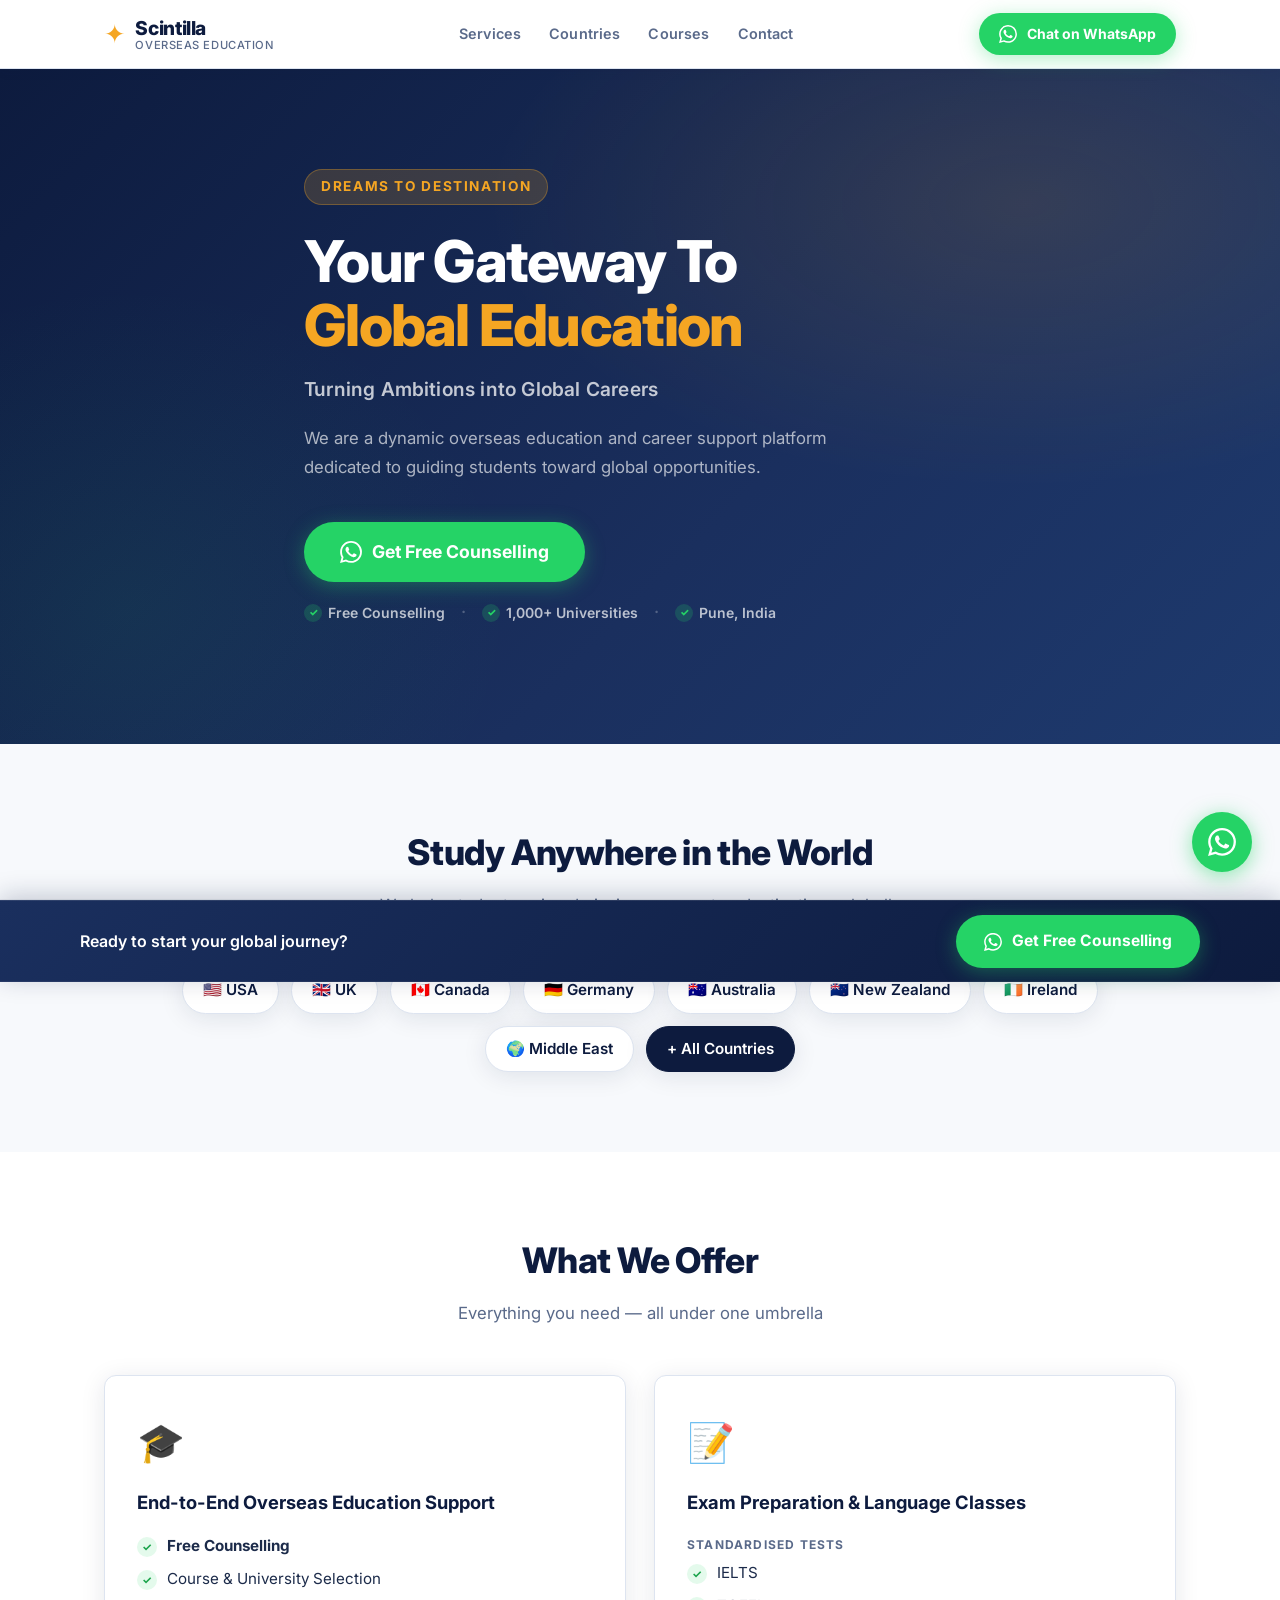
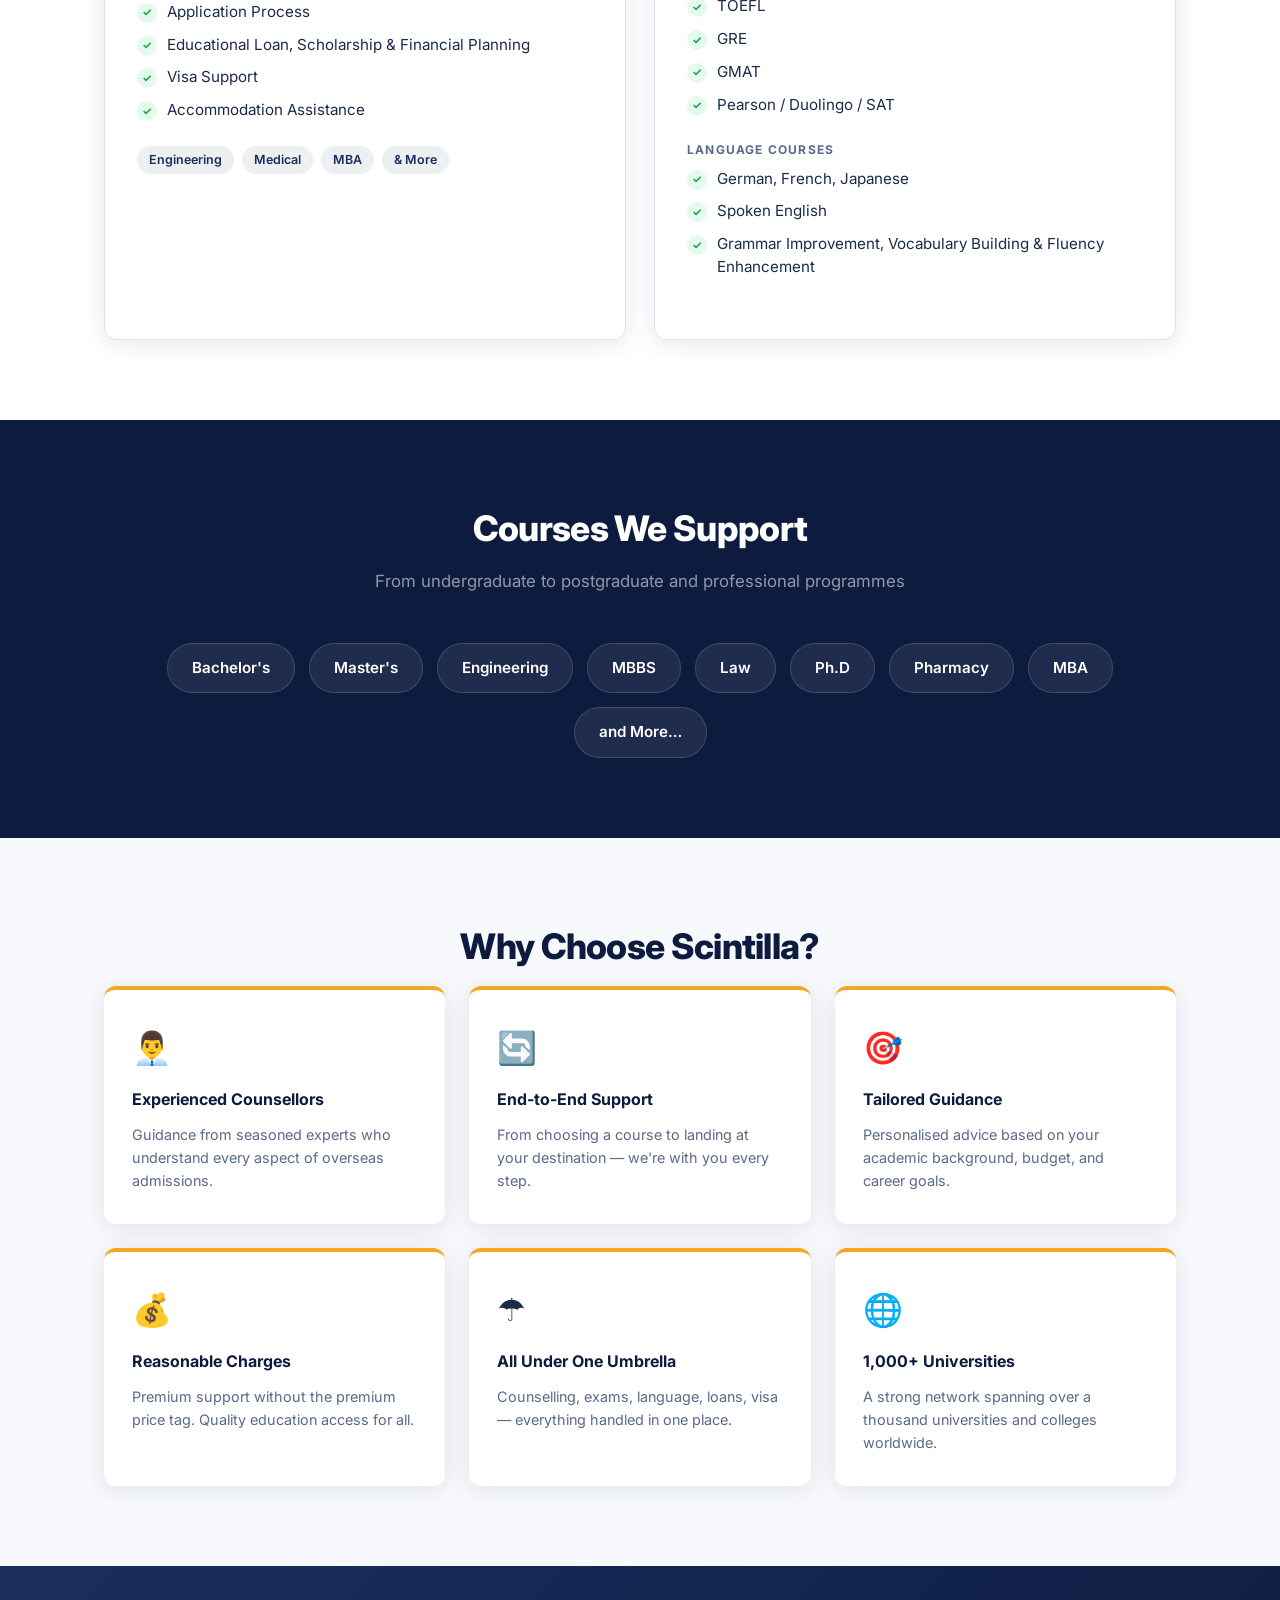
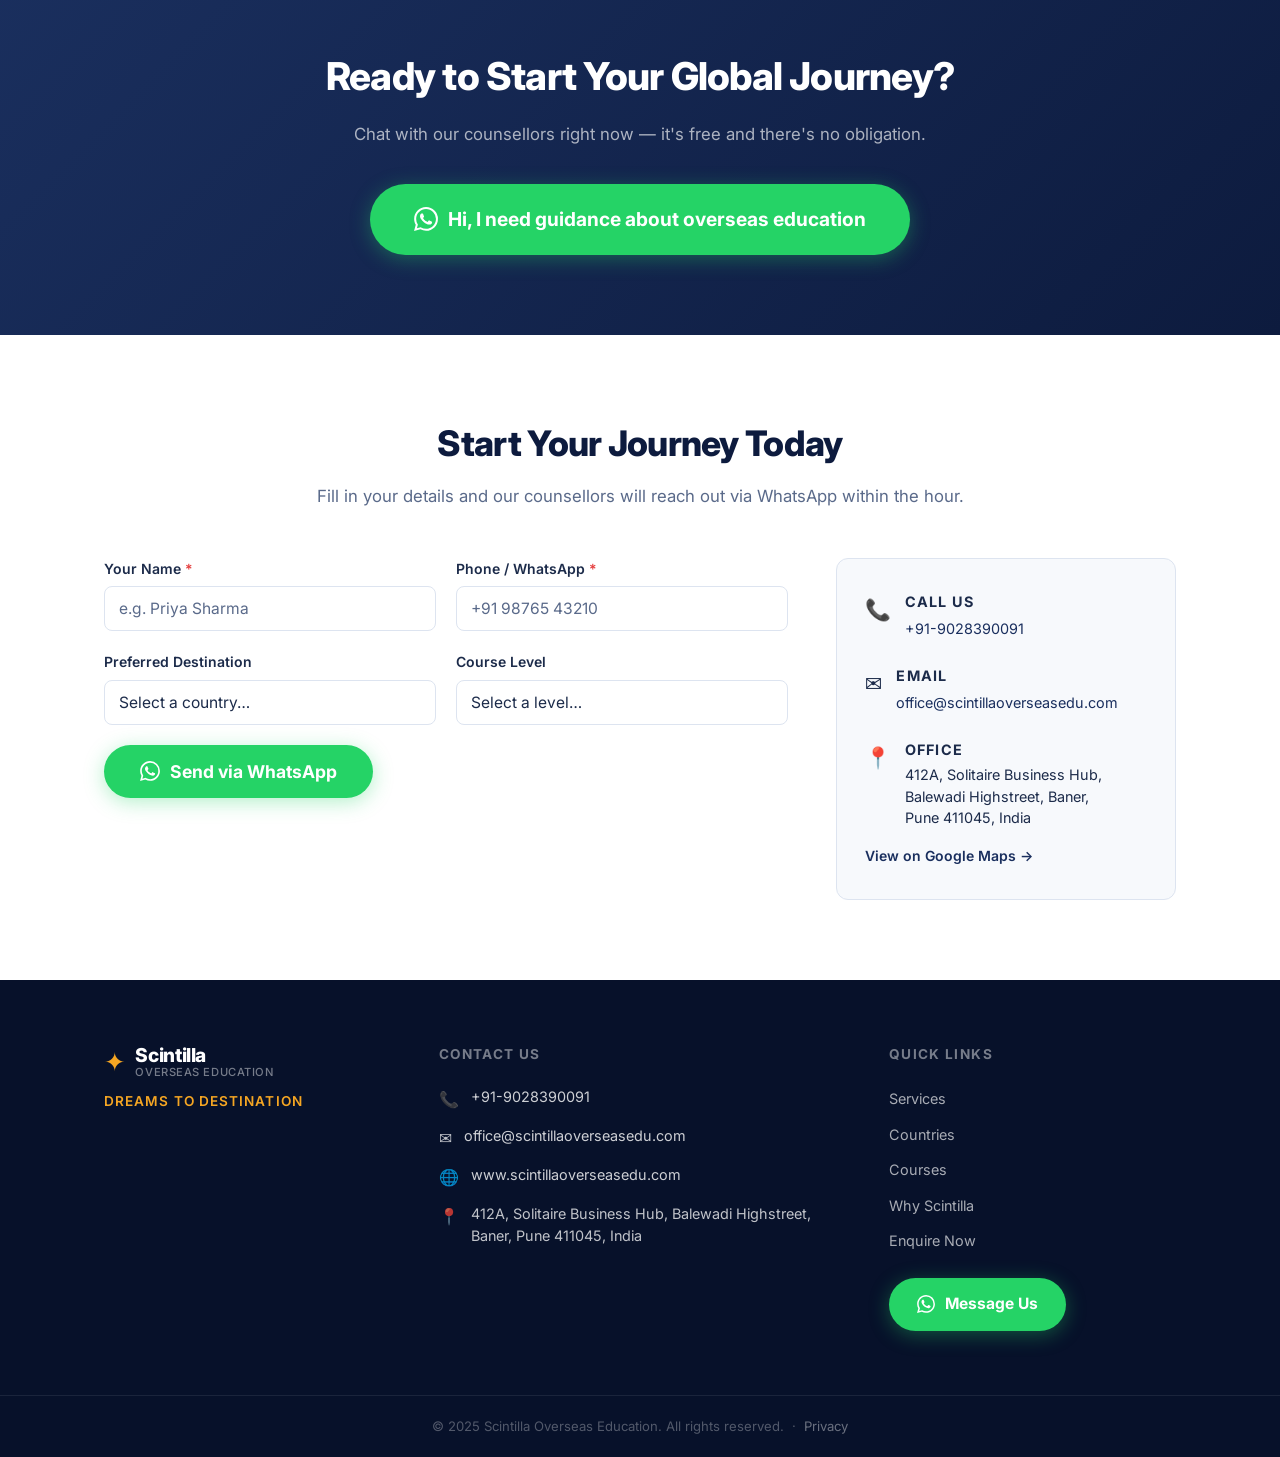
==== commit f5a3b13b: "Implement full punch list: nav, hero trust bar, contact form, SEO, copy fixes - Add OG/Twitter meta " ====
--- a/index.html
+++ b/index.html
@@ -5,10 +5,42 @@
   <meta name="viewport" content="width=device-width, initial-scale=1.0" />
   <title>Scintilla Overseas Education – Your Gateway To Global Education</title>
   <meta name="description" content="Scintilla Overseas Education – End-to-end guidance for studying abroad. Free counselling, university selection, visa support, exam prep and more." />
+  <meta property="og:title" content="Scintilla Overseas Education – Your Gateway To Global Education" />
+  <meta property="og:description" content="End-to-end guidance for studying abroad. Free counselling, university selection, visa support, exam prep and more." />
+  <meta property="og:type" content="website" />
+  <meta property="og:url" content="https://www.scintillaoverseasedu.com" />
+  <meta name="twitter:card" content="summary_large_image" />
+  <meta name="twitter:title" content="Scintilla Overseas Education – Your Gateway To Global Education" />
+  <meta name="twitter:description" content="End-to-end guidance for studying abroad. Free counselling, university selection, visa support, exam prep and more." />
+  <link rel="canonical" href="https://www.scintillaoverseasedu.com" />
   <link rel="stylesheet" href="style.css" />
   <link rel="preconnect" href="https://fonts.googleapis.com" />
   <link rel="preconnect" href="https://fonts.gstatic.com" crossorigin />
   <link href="https://fonts.googleapis.com/css2?family=Inter:wght@400;500;600;700;800&display=swap" rel="stylesheet" />
+  <script type="application/ld+json">
+  {
+    "@context": "https://schema.org",
+    "@type": "LocalBusiness",
+    "name": "Scintilla Overseas Education",
+    "description": "End-to-end overseas education guidance including counselling, university selection, visa support, exam preparation, and language courses.",
+    "url": "https://www.scintillaoverseasedu.com",
+    "telephone": "+919028390091",
+    "email": "office@scintillaoverseasedu.com",
+    "address": {
+      "@type": "PostalAddress",
+      "streetAddress": "412A, Solitaire Business Hub, Balewadi Highstreet, Baner",
+      "addressLocality": "Pune",
+      "postalCode": "411045",
+      "addressCountry": "IN"
+    },
+    "contactPoint": {
+      "@type": "ContactPoint",
+      "telephone": "+919028390091",
+      "contactType": "customer service",
+      "availableLanguage": ["English", "Hindi", "Marathi"]
+    }
+  }
+  </script>
 </head>
 <body>
 
@@ -22,6 +54,12 @@
           <span class="logo-sub">Overseas Education</span>
         </div>
       </div>
+      <nav class="nav-links" aria-label="Site navigation">
+        <a href="#services">Services</a>
+        <a href="#countries">Countries</a>
+        <a href="#courses">Courses</a>
+        <a href="#enquire">Contact</a>
+      </nav>
       <a class="btn btn-whatsapp btn-sm" href="https://wa.me/919028390091?text=Hi%2C%20I%20need%20guidance%20about%20overseas%20education" target="_blank" rel="noopener">
         <svg width="18" height="18" viewBox="0 0 24 24" fill="currentColor" aria-hidden="true"><path d="M17.472 14.382c-.297-.149-1.758-.867-2.03-.967-.273-.099-.471-.148-.67.15-.197.297-.767.966-.94 1.164-.173.199-.347.223-.644.075-.297-.15-1.255-.463-2.39-1.475-.883-.788-1.48-1.761-1.653-2.059-.173-.297-.018-.458.13-.606.134-.133.298-.347.446-.52.149-.174.198-.298.298-.497.099-.198.05-.371-.025-.52-.075-.149-.669-1.612-.916-2.207-.242-.579-.487-.5-.669-.51a12.8 12.8 0 0 0-.57-.01c-.198 0-.52.074-.792.372-.272.297-1.04 1.016-1.04 2.479 0 1.462 1.065 2.875 1.213 3.074.149.198 2.096 3.2 5.077 4.487.709.306 1.262.489 1.694.625.712.227 1.36.195 1.871.118.571-.085 1.758-.719 2.006-1.413.248-.694.248-1.289.173-1.413-.074-.124-.272-.198-.57-.347m-5.421 7.403h-.004a9.87 9.87 0 0 1-5.031-1.378l-.361-.214-3.741.982.998-3.648-.235-.374a9.86 9.86 0 0 1-1.51-5.26c.001-5.45 4.436-9.884 9.888-9.884 2.64 0 5.122 1.03 6.988 2.898a9.825 9.825 0 0 1 2.893 6.994c-.003 5.45-4.437 9.884-9.885 9.884m8.413-18.297A11.815 11.815 0 0 0 12.05 0C5.495 0 .16 5.335.157 11.892c0 2.096.547 4.142 1.588 5.945L.057 24l6.305-1.654a11.882 11.882 0 0 0 5.683 1.448h.005c6.554 0 11.89-5.335 11.893-11.893a11.821 11.821 0 0 0-3.48-8.413Z"/></svg>
         Chat on WhatsApp
@@ -41,11 +79,18 @@
         <svg width="22" height="22" viewBox="0 0 24 24" fill="currentColor" aria-hidden="true"><path d="M17.472 14.382c-.297-.149-1.758-.867-2.03-.967-.273-.099-.471-.148-.67.15-.197.297-.767.966-.94 1.164-.173.199-.347.223-.644.075-.297-.15-1.255-.463-2.39-1.475-.883-.788-1.48-1.761-1.653-2.059-.173-.297-.018-.458.13-.606.134-.133.298-.347.446-.52.149-.174.198-.298.298-.497.099-.198.05-.371-.025-.52-.075-.149-.669-1.612-.916-2.207-.242-.579-.487-.5-.669-.51a12.8 12.8 0 0 0-.57-.01c-.198 0-.52.074-.792.372-.272.297-1.04 1.016-1.04 2.479 0 1.462 1.065 2.875 1.213 3.074.149.198 2.096 3.2 5.077 4.487.709.306 1.262.489 1.694.625.712.227 1.36.195 1.871.118.571-.085 1.758-.719 2.006-1.413.248-.694.248-1.289.173-1.413-.074-.124-.272-.198-.57-.347m-5.421 7.403h-.004a9.87 9.87 0 0 1-5.031-1.378l-.361-.214-3.741.982.998-3.648-.235-.374a9.86 9.86 0 0 1-1.51-5.26c.001-5.45 4.436-9.884 9.888-9.884 2.64 0 5.122 1.03 6.988 2.898a9.825 9.825 0 0 1 2.893 6.994c-.003 5.45-4.437 9.884-9.885 9.884m8.413-18.297A11.815 11.815 0 0 0 12.05 0C5.495 0 .16 5.335.157 11.892c0 2.096.547 4.142 1.588 5.945L.057 24l6.305-1.654a11.882 11.882 0 0 0 5.683 1.448h.005c6.554 0 11.89-5.335 11.893-11.893a11.821 11.821 0 0 0-3.48-8.413Z"/></svg>
         Get Free Counselling
       </a>
+      <div class="hero-trust">
+        <span class="hero-trust-item"><span class="hero-trust-check">✓</span> Free Counselling</span>
+        <span class="hero-trust-sep" aria-hidden="true">·</span>
+        <span class="hero-trust-item"><span class="hero-trust-check">✓</span> 1,000+ Universities</span>
+        <span class="hero-trust-sep" aria-hidden="true">·</span>
+        <span class="hero-trust-item"><span class="hero-trust-check">✓</span> Pune, India</span>
+      </div>
     </div>
   </section>
 
   <!-- ===== COUNTRIES ===== -->
-  <section class="section section-countries">
+  <section class="section section-countries" id="countries">
     <div class="container">
       <h2 class="section-title">Study Anywhere in the World</h2>
       <p class="section-sub">We help students gain admissions across top destinations globally</p>
@@ -103,7 +148,7 @@
             <span class="tag">Engineering</span>
             <span class="tag">Medical</span>
             <span class="tag">MBA</span>
-            <span class="tag">All Other</span>
+            <span class="tag">& More</span>
           </div>
         </div>
 
@@ -122,7 +167,7 @@
           <ul class="service-list">
             <li><span class="check">✓</span> German, French, Japanese</li>
             <li><span class="check">✓</span> Spoken English</li>
-            <li><span class="check">✓</span> Grammar Improvement, Vocabulary Building, Fluency Enhancement</li>
+            <li><span class="check">✓</span> Grammar Improvement, Vocabulary Building &amp; Fluency Enhancement</li>
           </ul>
         </div>
 
@@ -131,12 +176,13 @@
   </section>
 
   <!-- ===== COURSES ===== -->
-  <section class="section section-courses">
+  <section class="section section-courses" id="courses">
     <div class="container">
       <h2 class="section-title">Courses We Support</h2>
+      <p class="section-sub">From undergraduate to postgraduate and professional programmes</p>
       <div class="courses-grid">
-        <div class="course-pill">Bachelors</div>
-        <div class="course-pill">Masters</div>
+        <div class="course-pill">Bachelor's</div>
+        <div class="course-pill">Master's</div>
         <div class="course-pill">Engineering</div>
         <div class="course-pill">MBBS</div>
         <div class="course-pill">Law</div>
@@ -180,7 +226,7 @@
         </div>
         <div class="why-card">
           <div class="why-icon">🌐</div>
-          <h4>1000+ Universities</h4>
+          <h4>1,000+ Universities</h4>
           <p>A strong network spanning over a thousand universities and colleges worldwide.</p>
         </div>
       </div>
@@ -199,7 +245,89 @@
     </div>
   </section>
 
-  <!-- ===== CONTACT / FOOTER ===== -->
+  <!-- ===== ENQUIRY / CONTACT FORM ===== -->
+  <section class="section section-contact" id="enquire">
+    <div class="container">
+      <h2 class="section-title">Start Your Journey Today</h2>
+      <p class="section-sub">Fill in your details and our counsellors will reach out via WhatsApp within the hour.</p>
+      <div class="contact-layout">
+
+        <form class="contact-form" id="contactForm" novalidate>
+          <div class="form-row">
+            <div class="form-group">
+              <label for="cf-name">Your Name <span class="form-required">*</span></label>
+              <input type="text" id="cf-name" name="name" placeholder="e.g. Priya Sharma" required autocomplete="name" />
+            </div>
+            <div class="form-group">
+              <label for="cf-phone">Phone / WhatsApp <span class="form-required">*</span></label>
+              <input type="tel" id="cf-phone" name="phone" placeholder="+91 98765 43210" required autocomplete="tel" />
+            </div>
+          </div>
+          <div class="form-row">
+            <div class="form-group">
+              <label for="cf-country">Preferred Destination</label>
+              <select id="cf-country" name="country">
+                <option value="">Select a country…</option>
+                <option>USA</option>
+                <option>UK</option>
+                <option>Canada</option>
+                <option>Germany</option>
+                <option>Australia</option>
+                <option>New Zealand</option>
+                <option>Ireland</option>
+                <option>Middle East</option>
+                <option>Not Sure Yet</option>
+              </select>
+            </div>
+            <div class="form-group">
+              <label for="cf-course">Course Level</label>
+              <select id="cf-course" name="course">
+                <option value="">Select a level…</option>
+                <option>Bachelor's</option>
+                <option>Master's</option>
+                <option>PhD</option>
+                <option>MBA</option>
+                <option>MBBS</option>
+                <option>Diploma / Other</option>
+              </select>
+            </div>
+          </div>
+          <button type="submit" class="btn btn-whatsapp btn-lg form-submit">
+            <svg width="20" height="20" viewBox="0 0 24 24" fill="currentColor" aria-hidden="true"><path d="M17.472 14.382c-.297-.149-1.758-.867-2.03-.967-.273-.099-.471-.148-.67.15-.197.297-.767.966-.94 1.164-.173.199-.347.223-.644.075-.297-.15-1.255-.463-2.39-1.475-.883-.788-1.48-1.761-1.653-2.059-.173-.297-.018-.458.13-.606.134-.133.298-.347.446-.52.149-.174.198-.298.298-.497.099-.198.05-.371-.025-.52-.075-.149-.669-1.612-.916-2.207-.242-.579-.487-.5-.669-.51a12.8 12.8 0 0 0-.57-.01c-.198 0-.52.074-.792.372-.272.297-1.04 1.016-1.04 2.479 0 1.462 1.065 2.875 1.213 3.074.149.198 2.096 3.2 5.077 4.487.709.306 1.262.489 1.694.625.712.227 1.36.195 1.871.118.571-.085 1.758-.719 2.006-1.413.248-.694.248-1.289.173-1.413-.074-.124-.272-.198-.57-.347m-5.421 7.403h-.004a9.87 9.87 0 0 1-5.031-1.378l-.361-.214-3.741.982.998-3.648-.235-.374a9.86 9.86 0 0 1-1.51-5.26c.001-5.45 4.436-9.884 9.888-9.884 2.64 0 5.122 1.03 6.988 2.898a9.825 9.825 0 0 1 2.893 6.994c-.003 5.45-4.437 9.884-9.885 9.884m8.413-18.297A11.815 11.815 0 0 0 12.05 0C5.495 0 .16 5.335.157 11.892c0 2.096.547 4.142 1.588 5.945L.057 24l6.305-1.654a11.882 11.882 0 0 0 5.683 1.448h.005c6.554 0 11.89-5.335 11.893-11.893a11.821 11.821 0 0 0-3.48-8.413Z"/></svg>
+            Send via WhatsApp
+          </button>
+        </form>
+
+        <aside class="contact-aside">
+          <div class="contact-aside-item">
+            <span class="contact-aside-icon">📞</span>
+            <div>
+              <p class="contact-aside-label">Call Us</p>
+              <a href="tel:+919028390091">+91-9028390091</a>
+            </div>
+          </div>
+          <div class="contact-aside-item">
+            <span class="contact-aside-icon">✉️</span>
+            <div>
+              <p class="contact-aside-label">Email</p>
+              <a href="mailto:office@scintillaoverseasedu.com">office@scintillaoverseasedu.com</a>
+            </div>
+          </div>
+          <div class="contact-aside-item">
+            <span class="contact-aside-icon">📍</span>
+            <div>
+              <p class="contact-aside-label">Office</p>
+              <p>412A, Solitaire Business Hub,<br />Balewadi Highstreet, Baner,<br />Pune 411045, India</p>
+            </div>
+          </div>
+          <a class="contact-map-link" href="https://maps.google.com/?q=Solitaire+Business+Hub+Balewadi+Highstreet+Baner+Pune" target="_blank" rel="noopener">View on Google Maps →</a>
+        </aside>
+
+      </div>
+    </div>
+  </section>
+
+  <!-- ===== FOOTER ===== -->
   <footer class="footer" id="contact">
     <div class="container footer-inner">
       <div class="footer-brand">
@@ -235,17 +363,23 @@
         </ul>
       </div>
 
-      <div class="footer-cta">
-        <h4>Get in Touch</h4>
-        <p>Reach out on WhatsApp for instant, free guidance.</p>
-        <a class="btn btn-whatsapp btn-md" href="https://wa.me/919028390091?text=Hi%2C%20I%20need%20guidance%20about%20overseas%20education" target="_blank" rel="noopener">
+      <div class="footer-nav">
+        <h4>Quick Links</h4>
+        <ul class="footer-nav-list">
+          <li><a href="#services">Services</a></li>
+          <li><a href="#countries">Countries</a></li>
+          <li><a href="#courses">Courses</a></li>
+          <li><a href="#why">Why Scintilla</a></li>
+          <li><a href="#enquire">Enquire Now</a></li>
+        </ul>
+        <a class="btn btn-whatsapp btn-md footer-wa-btn" href="https://wa.me/919028390091?text=Hi%2C%20I%20need%20guidance%20about%20overseas%20education" target="_blank" rel="noopener">
           <svg width="18" height="18" viewBox="0 0 24 24" fill="currentColor" aria-hidden="true"><path d="M17.472 14.382c-.297-.149-1.758-.867-2.03-.967-.273-.099-.471-.148-.67.15-.197.297-.767.966-.94 1.164-.173.199-.347.223-.644.075-.297-.15-1.255-.463-2.39-1.475-.883-.788-1.48-1.761-1.653-2.059-.173-.297-.018-.458.13-.606.134-.133.298-.347.446-.52.149-.174.198-.298.298-.497.099-.198.05-.371-.025-.52-.075-.149-.669-1.612-.916-2.207-.242-.579-.487-.5-.669-.51a12.8 12.8 0 0 0-.57-.01c-.198 0-.52.074-.792.372-.272.297-1.04 1.016-1.04 2.479 0 1.462 1.065 2.875 1.213 3.074.149.198 2.096 3.2 5.077 4.487.709.306 1.262.489 1.694.625.712.227 1.36.195 1.871.118.571-.085 1.758-.719 2.006-1.413.248-.694.248-1.289.173-1.413-.074-.124-.272-.198-.57-.347m-5.421 7.403h-.004a9.87 9.87 0 0 1-5.031-1.378l-.361-.214-3.741.982.998-3.648-.235-.374a9.86 9.86 0 0 1-1.51-5.26c.001-5.45 4.436-9.884 9.888-9.884 2.64 0 5.122 1.03 6.988 2.898a9.825 9.825 0 0 1 2.893 6.994c-.003 5.45-4.437 9.884-9.885 9.884m8.413-18.297A11.815 11.815 0 0 0 12.05 0C5.495 0 .16 5.335.157 11.892c0 2.096.547 4.142 1.588 5.945L.057 24l6.305-1.654a11.882 11.882 0 0 0 5.683 1.448h.005c6.554 0 11.89-5.335 11.893-11.893a11.821 11.821 0 0 0-3.48-8.413Z"/></svg>
-          Message Us on WhatsApp
+          Message Us
         </a>
       </div>
     </div>
     <div class="footer-bottom">
-      <p>© 2025 Scintilla Overseas Education. All rights reserved.</p>
+      <p>© 2025 Scintilla Overseas Education. All rights reserved. &nbsp;·&nbsp; <a href="mailto:office@scintillaoverseasedu.com">Privacy</a></p>
     </div>
   </footer>
 
@@ -266,6 +400,7 @@
   </a>
 
   <script>
+    // ---- Sticky CTA observer ----
     (function () {
       var hero = document.getElementById('hero');
       var midCta = document.querySelector('.section-cta');
@@ -293,6 +428,24 @@
       observer.observe(hero);
       if (midCta) observer.observe(midCta);
     })();
+
+    // ---- Contact form → WhatsApp ----
+    document.getElementById('contactForm').addEventListener('submit', function (e) {
+      e.preventDefault();
+      var name    = document.getElementById('cf-name').value.trim();
+      var phone   = document.getElementById('cf-phone').value.trim();
+      var country = document.getElementById('cf-country').value || 'Not specified';
+      var course  = document.getElementById('cf-course').value  || 'Not specified';
+      if (!name || !phone) {
+        alert('Please enter your name and phone number.');
+        return;
+      }
+      var msg = 'Hi! I would like guidance about overseas education.\n\nName: ' + name +
+                '\nPhone: ' + phone +
+                '\nDestination: ' + country +
+                '\nCourse Level: ' + course;
+      window.open('https://wa.me/919028390091?text=' + encodeURIComponent(msg), '_blank');
+    });
   </script>
 </body>
 </html>
--- a/style.css
+++ b/style.css
@@ -127,12 +127,14 @@
   align-items: center;
   justify-content: space-between;
   height: 68px;
+  gap: 20px;
 }
 
 .logo {
   display: flex;
   align-items: center;
   gap: 10px;
+  flex-shrink: 0;
 }
 
 .logo-icon {
@@ -160,6 +162,28 @@
   color: var(--text-muted);
   text-transform: uppercase;
   letter-spacing: 0.05em;
+}
+
+/* ---------- Nav Links ---------- */
+.nav-links {
+  display: flex;
+  align-items: center;
+  gap: 28px;
+  flex: 1;
+  justify-content: center;
+}
+
+.nav-links a {
+  font-size: 0.9rem;
+  font-weight: 600;
+  color: var(--text-muted);
+  letter-spacing: 0.01em;
+  transition: color 0.2s;
+  white-space: nowrap;
+}
+
+.nav-links a:hover {
+  color: var(--navy);
 }
 
 /* ---------- Hero ---------- */
@@ -227,6 +251,44 @@
   max-width: 560px;
   margin-bottom: 40px;
   line-height: 1.7;
+}
+
+/* ---------- Hero Trust Bar ---------- */
+.hero-trust {
+  display: flex;
+  align-items: center;
+  flex-wrap: wrap;
+  gap: 8px 16px;
+  margin-top: 20px;
+}
+
+.hero-trust-item {
+  display: flex;
+  align-items: center;
+  gap: 6px;
+  font-size: 0.875rem;
+  font-weight: 600;
+  color: rgba(255,255,255,0.7);
+}
+
+.hero-trust-check {
+  display: inline-flex;
+  align-items: center;
+  justify-content: center;
+  width: 18px;
+  height: 18px;
+  background: rgba(37,211,102,0.2);
+  color: var(--green-wa);
+  border-radius: 50%;
+  font-size: 0.65rem;
+  font-weight: 800;
+  flex-shrink: 0;
+}
+
+.hero-trust-sep {
+  color: rgba(255,255,255,0.25);
+  font-size: 1.2rem;
+  line-height: 1;
 }
 
 /* ---------- Countries ---------- */
@@ -463,6 +525,137 @@
   margin-bottom: 36px;
 }
 
+/* ---------- Contact / Enquiry Section ---------- */
+.section-contact {
+  background: var(--white);
+}
+
+.contact-layout {
+  display: grid;
+  grid-template-columns: 1fr 340px;
+  gap: 48px;
+  align-items: start;
+}
+
+/* Form */
+.contact-form {
+  display: flex;
+  flex-direction: column;
+  gap: 20px;
+}
+
+.form-row {
+  display: grid;
+  grid-template-columns: 1fr 1fr;
+  gap: 20px;
+}
+
+.form-group {
+  display: flex;
+  flex-direction: column;
+  gap: 6px;
+}
+
+.form-group label {
+  font-size: 0.875rem;
+  font-weight: 600;
+  color: var(--text);
+}
+
+.form-required {
+  color: #e53e3e;
+}
+
+.form-group input,
+.form-group select {
+  font-family: inherit;
+  font-size: 0.975rem;
+  color: var(--text);
+  background: var(--white);
+  border: 1.5px solid var(--border);
+  border-radius: var(--radius-sm);
+  padding: 12px 14px;
+  outline: none;
+  transition: border-color 0.2s, box-shadow 0.2s;
+  appearance: none;
+  -webkit-appearance: none;
+}
+
+.form-group input:focus,
+.form-group select:focus {
+  border-color: var(--navy-light);
+  box-shadow: 0 0 0 3px rgba(36, 61, 114, 0.1);
+}
+
+.form-group input::placeholder {
+  color: var(--text-muted);
+}
+
+.form-submit {
+  align-self: flex-start;
+}
+
+/* Contact Aside */
+.contact-aside {
+  background: var(--off-white);
+  border: 1.5px solid var(--border);
+  border-radius: var(--radius);
+  padding: 32px 28px;
+  display: flex;
+  flex-direction: column;
+  gap: 24px;
+}
+
+.contact-aside-item {
+  display: flex;
+  align-items: flex-start;
+  gap: 14px;
+}
+
+.contact-aside-icon {
+  font-size: 1.3rem;
+  flex-shrink: 0;
+  margin-top: 2px;
+}
+
+.contact-aside-label {
+  font-size: 0.72rem;
+  font-weight: 700;
+  text-transform: uppercase;
+  letter-spacing: 0.08em;
+  color: var(--text-muted);
+  margin-bottom: 3px;
+}
+
+.contact-aside-item a,
+.contact-aside-item p {
+  font-size: 0.9rem;
+  color: var(--text);
+  line-height: 1.5;
+}
+
+.contact-aside-item a {
+  color: var(--navy-mid);
+  transition: color 0.2s;
+}
+
+.contact-aside-item a:hover {
+  color: var(--gold-dark);
+}
+
+.contact-map-link {
+  display: inline-block;
+  font-size: 0.875rem;
+  font-weight: 600;
+  color: var(--navy-mid);
+  transition: color 0.2s;
+  margin-top: -8px;
+}
+
+.contact-map-link:hover {
+  color: var(--gold-dark);
+}
+
 /* ---------- Footer ---------- */
 .footer {
   background: #07112a;
@@ -489,7 +682,7 @@
 }
 
 .footer-contact h4,
-.footer-cta h4 {
+.footer-nav h4 {
   font-size: 0.85rem;
   font-weight: 700;
   text-transform: uppercase;
@@ -524,10 +717,26 @@
 }
 .contact-list a:hover { color: var(--gold); }
 
-.footer-cta p {
+/* Footer nav quick links */
+.footer-nav-list {
+  display: flex;
+  flex-direction: column;
+  gap: 10px;
+  margin-bottom: 24px;
+}
+
+.footer-nav-list a {
   font-size: 0.9rem;
-  margin-bottom: 20px;
-  line-height: 1.6;
+  color: rgba(255,255,255,0.65);
+  transition: color 0.2s;
+}
+
+.footer-nav-list a:hover {
+  color: var(--gold);
+}
+
+.footer-wa-btn {
+  white-space: nowrap;
 }
 
 .footer-bottom {
@@ -536,6 +745,15 @@
   text-align: center;
   font-size: 0.82rem;
   color: rgba(255,255,255,0.3);
+}
+
+.footer-bottom a {
+  color: rgba(255,255,255,0.4);
+  transition: color 0.2s;
+}
+
+.footer-bottom a:hover {
+  color: var(--gold);
 }
 
 /* ---------- Floating WhatsApp FAB ---------- */
@@ -553,68 +771,13 @@
   align-items: center;
   justify-content: center;
   box-shadow: 0 4px 20px rgba(37, 211, 102, 0.5);
-  transition: background 0.2s, transform 0.2s, box-shadow 0.2s;
+  transition: background 0.2s, transform 0.2s, box-shadow 0.2s, opacity 0.2s;
 }
 
 .fab-whatsapp:hover {
   background: var(--green-wa-dark);
   transform: scale(1.1);
   box-shadow: 0 6px 30px rgba(37, 211, 102, 0.65);
-}
-
-/* ---------- Responsive ---------- */
-@media (max-width: 900px) {
-  .footer-inner {
-    grid-template-columns: 1fr 1fr;
-  }
-  .footer-brand {
-    grid-column: 1 / -1;
-  }
-}
-
-@media (max-width: 640px) {
-  .section { padding: 56px 0; }
-
-  .nav-inner { height: 60px; }
-
-  .hero { padding: 64px 0 80px; }
-
-  .services-grid {
-    grid-template-columns: 1fr;
-  }
-
-  .why-grid {
-    grid-template-columns: 1fr;
-  }
-
-  .footer-inner {
-    grid-template-columns: 1fr;
-    gap: 36px;
-    padding: 48px 24px;
-  }
-
-  .fab-whatsapp {
-    bottom: 20px;
-    right: 20px;
-    width: 52px;
-    height: 52px;
-  }
-
-  .btn-xl {
-    padding: 16px 28px;
-    font-size: 1rem;
-  }
-
-  .btn-sm {
-    padding: 9px 16px;
-    font-size: 0.8rem;
-  }
-
-  .logo-name { font-size: 1.05rem; }
-}
-
-@media (max-width: 400px) {
-  .hero-headline { font-size: 2rem; }
 }
 
 /* ---------- Sticky Bottom CTA ---------- */
@@ -661,7 +824,99 @@
   transform: scale(0.8);
 }
 
+/* ---------- Responsive ---------- */
+@media (max-width: 1024px) {
+  .contact-layout {
+    grid-template-columns: 1fr 300px;
+    gap: 36px;
+  }
+}
+
+@media (max-width: 900px) {
+  .footer-inner {
+    grid-template-columns: 1fr 1fr;
+  }
+  .footer-brand {
+    grid-column: 1 / -1;
+  }
+
+  .contact-layout {
+    grid-template-columns: 1fr;
+  }
+
+  .contact-aside {
+    flex-direction: row;
+    flex-wrap: wrap;
+    gap: 20px;
+  }
+
+  .contact-aside-item {
+    flex: 1;
+    min-width: 180px;
+  }
+}
+
+@media (max-width: 768px) {
+  .nav-links {
+    display: none;
+  }
+}
+
 @media (max-width: 640px) {
+  .section { padding: 56px 0; }
+
+  .nav-inner { height: 60px; }
+
+  .hero { padding: 64px 0 80px; }
+
+  .hero-trust {
+    gap: 6px 12px;
+  }
+
+  .services-grid {
+    grid-template-columns: 1fr;
+  }
+
+  .why-grid {
+    grid-template-columns: 1fr;
+  }
+
+  .form-row {
+    grid-template-columns: 1fr;
+  }
+
+  .form-submit,
+  .hero .btn-lg,
+  .cta-inner .btn-xl {
+    width: 100%;
+    justify-content: center;
+  }
+
+  .footer-inner {
+    grid-template-columns: 1fr;
+    gap: 36px;
+    padding: 48px 24px;
+  }
+
+  .fab-whatsapp {
+    bottom: 20px;
+    right: 20px;
+    width: 52px;
+    height: 52px;
+  }
+
+  .btn-xl {
+    padding: 16px 28px;
+    font-size: 1rem;
+  }
+
+  .btn-sm {
+    padding: 9px 16px;
+    font-size: 0.8rem;
+  }
+
+  .logo-name { font-size: 1.05rem; }
+
   .sticky-cta-inner {
     justify-content: center;
     text-align: center;
@@ -672,3 +927,7 @@
     flex-basis: 100%;
   }
 }
+
+@media (max-width: 400px) {
+  .hero-headline { font-size: 2rem; }
+}
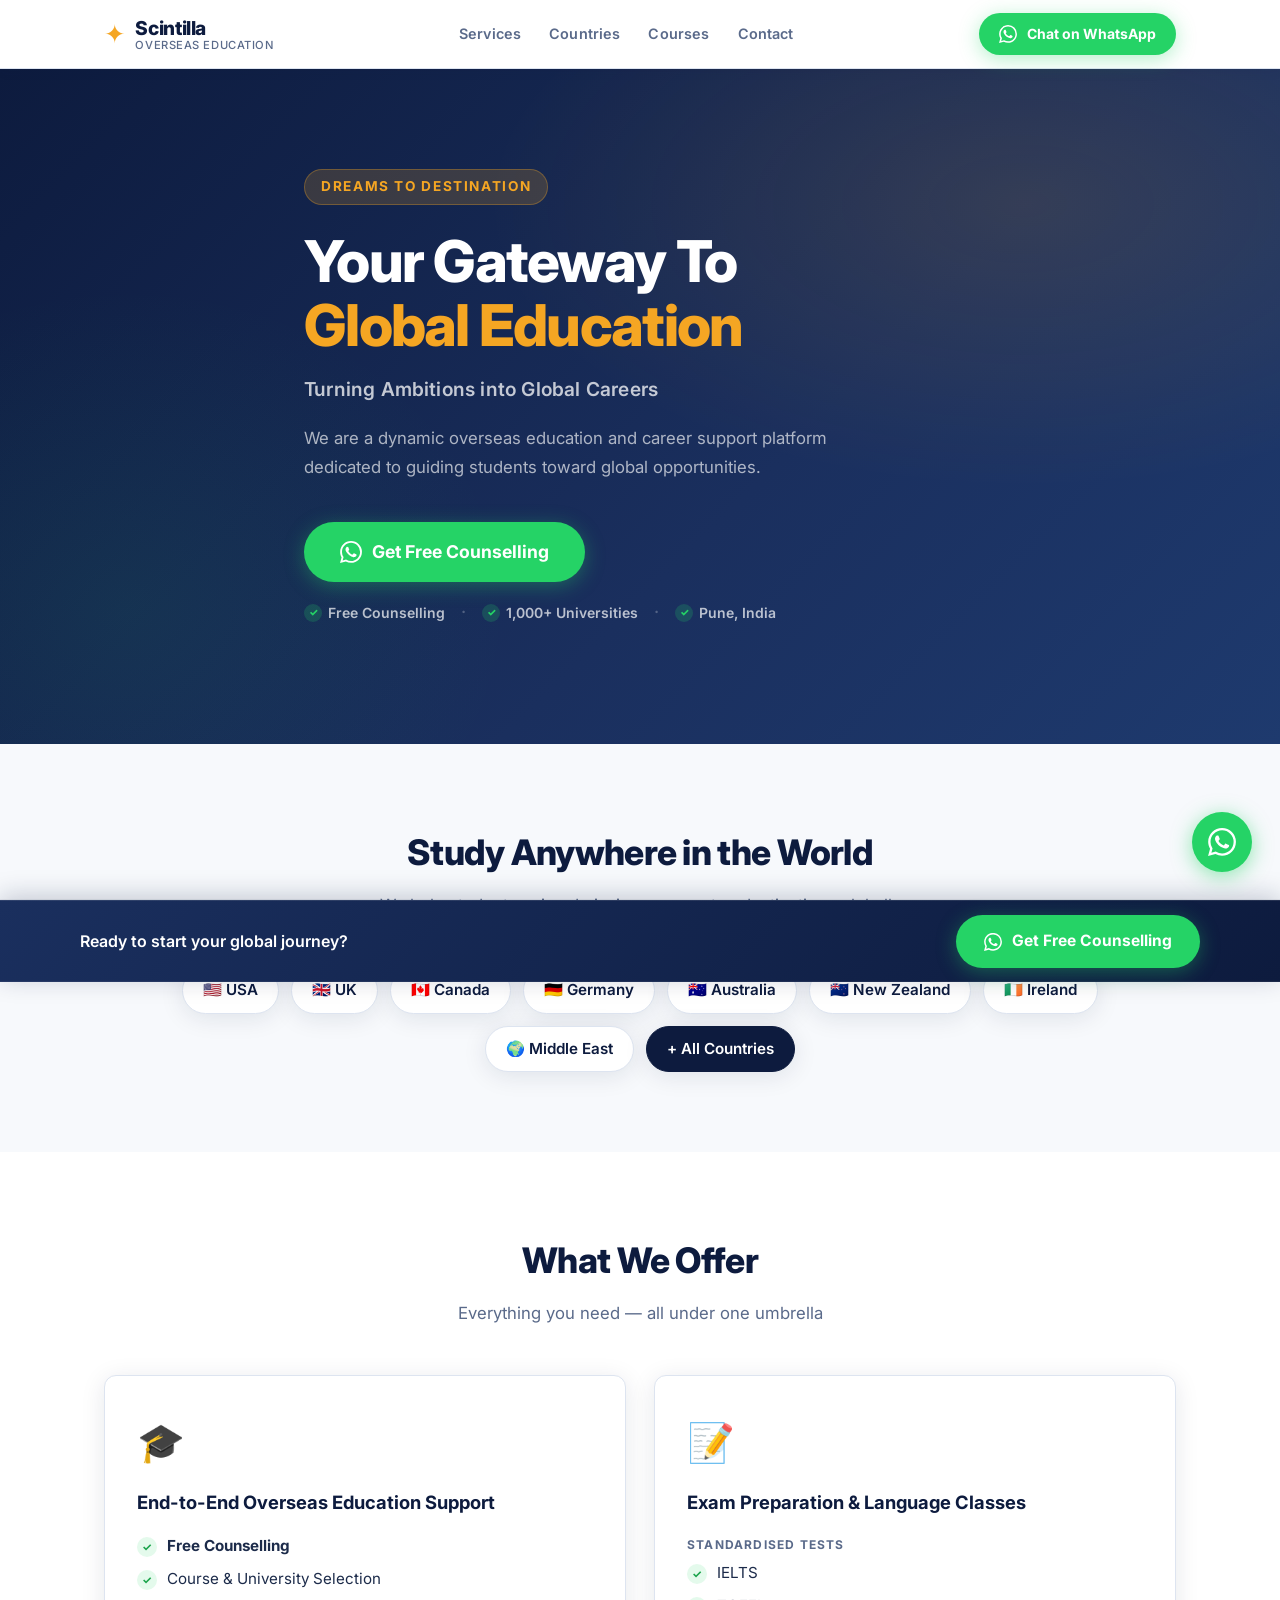
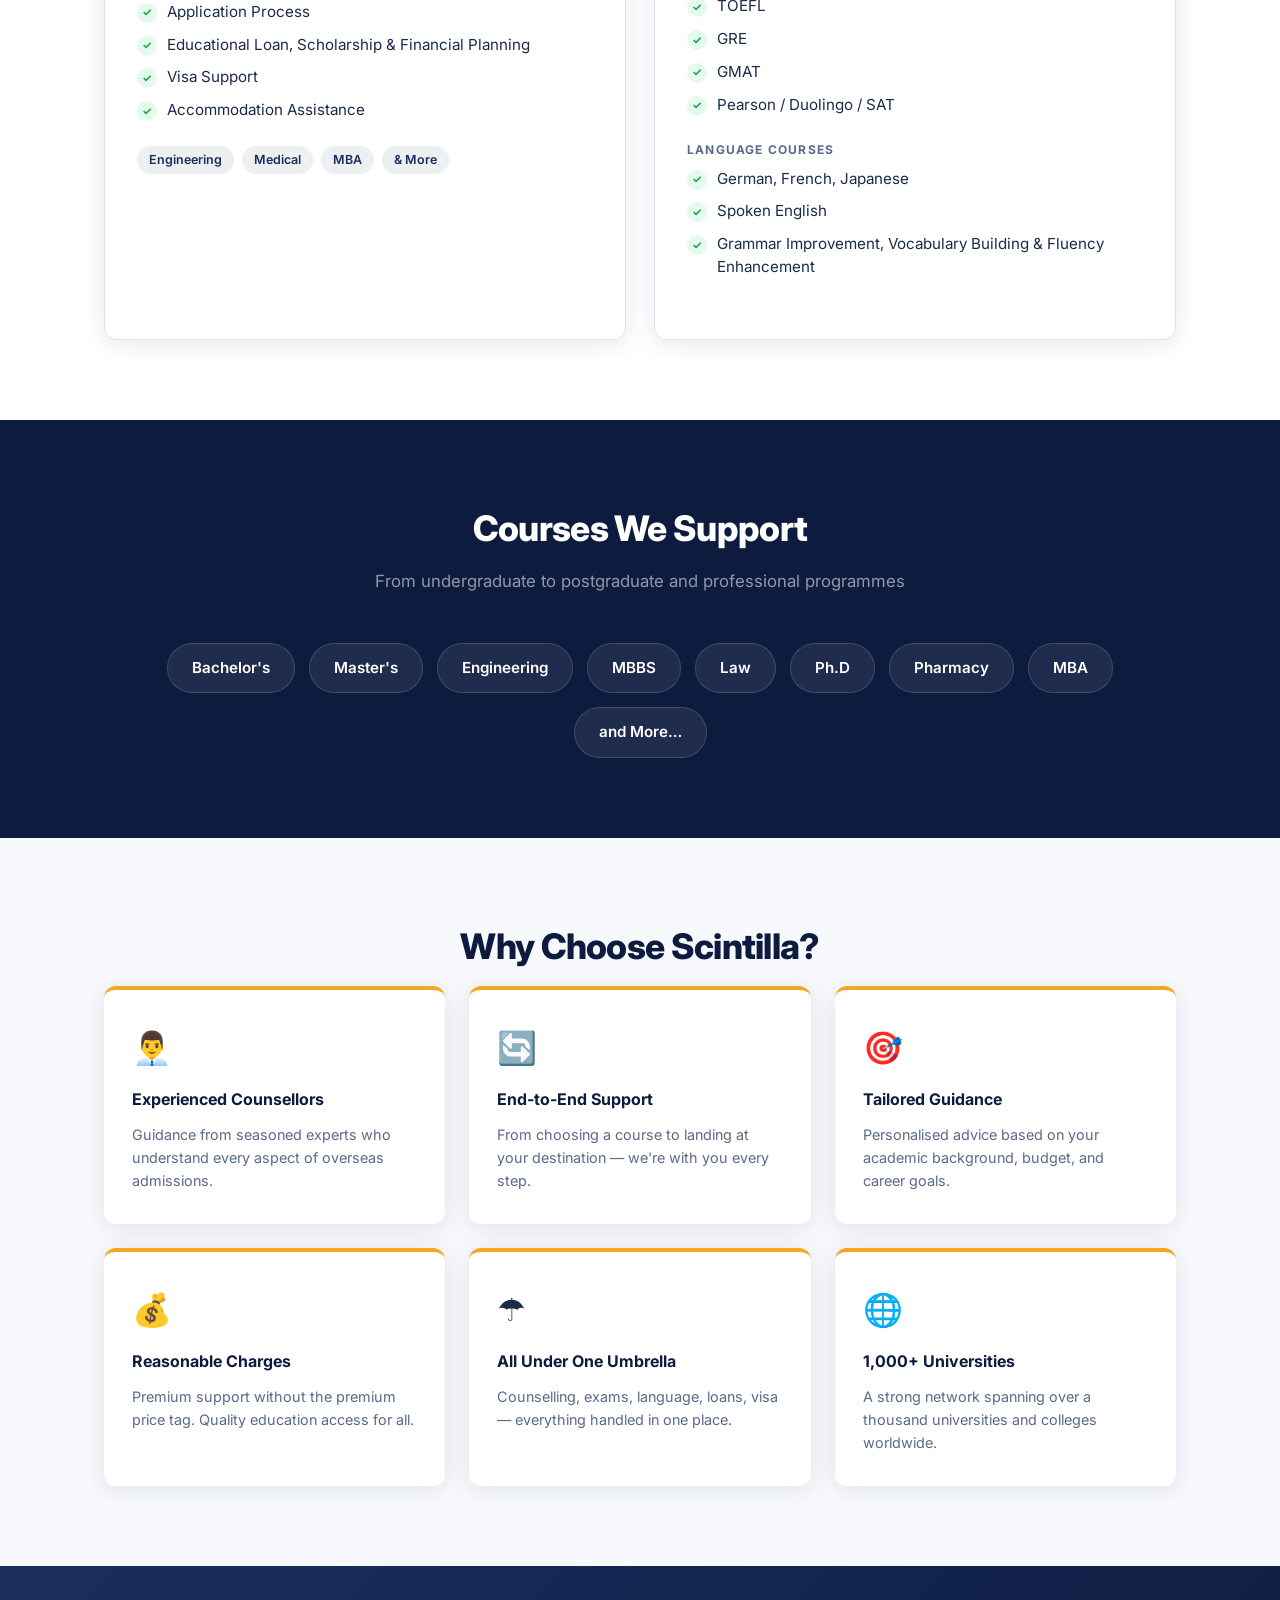
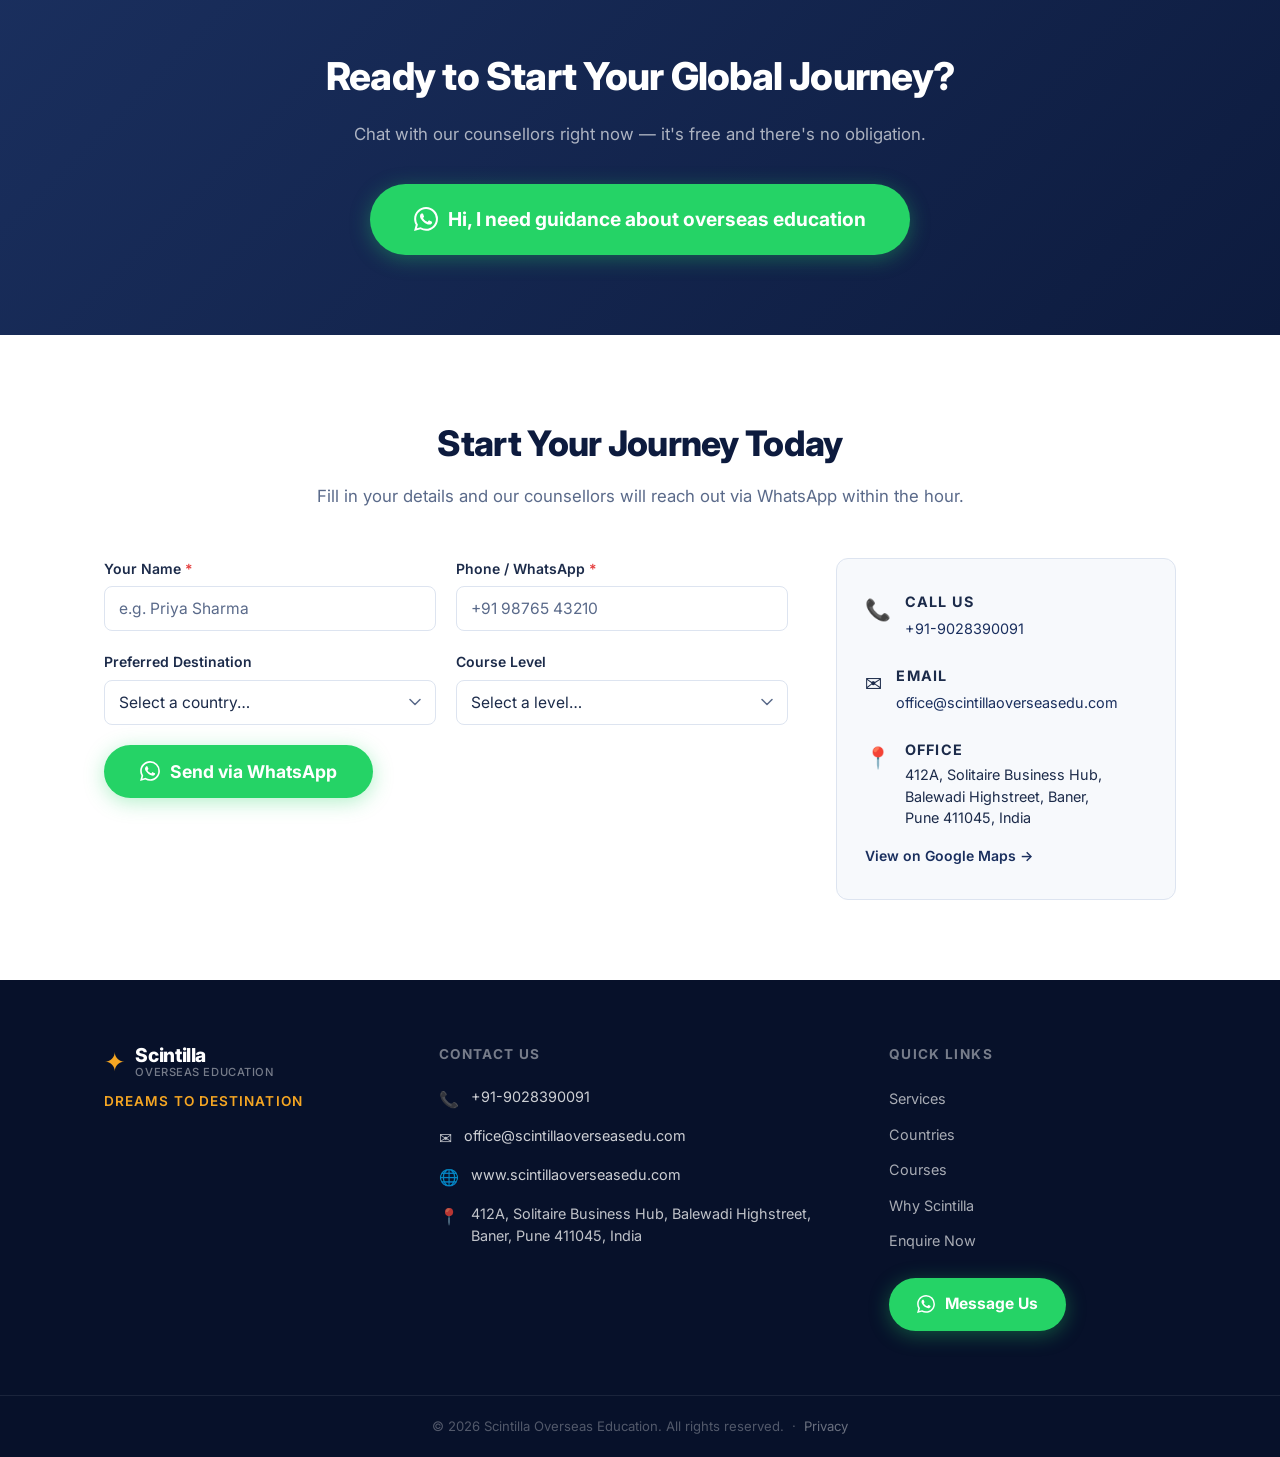
==== commit 753cfb95: "Fix review issues: mobile nav, SVG dedup, perf, a11y, validation - Add hamburger menu for mobile scr" ====
--- a/index.html
+++ b/index.html
@@ -9,13 +9,16 @@
   <meta property="og:description" content="End-to-end guidance for studying abroad. Free counselling, university selection, visa support, exam prep and more." />
   <meta property="og:type" content="website" />
   <meta property="og:url" content="https://www.scintillaoverseasedu.com" />
+  <meta property="og:image" content="https://www.scintillaoverseasedu.com/og-image.png" />
   <meta name="twitter:card" content="summary_large_image" />
   <meta name="twitter:title" content="Scintilla Overseas Education – Your Gateway To Global Education" />
   <meta name="twitter:description" content="End-to-end guidance for studying abroad. Free counselling, university selection, visa support, exam prep and more." />
+  <meta name="twitter:image" content="https://www.scintillaoverseasedu.com/og-image.png" />
   <link rel="canonical" href="https://www.scintillaoverseasedu.com" />
-  <link rel="stylesheet" href="style.css" />
+  <link rel="icon" type="image/svg+xml" href="data:image/svg+xml,<svg xmlns='http://www.w3.org/2000/svg' viewBox='0 0 100 100'><text y='.9em' font-size='90'>✦</text></svg>" />
   <link rel="preconnect" href="https://fonts.googleapis.com" />
   <link rel="preconnect" href="https://fonts.gstatic.com" crossorigin />
+  <link rel="stylesheet" href="style.css" />
   <link href="https://fonts.googleapis.com/css2?family=Inter:wght@400;500;600;700;800&display=swap" rel="stylesheet" />
   <script type="application/ld+json">
   {
@@ -44,6 +47,13 @@
 </head>
 <body>
 
+  <!-- Reusable SVG symbols -->
+  <svg xmlns="http://www.w3.org/2000/svg" style="display:none">
+    <symbol id="icon-whatsapp" viewBox="0 0 24 24" fill="currentColor">
+      <path d="M17.472 14.382c-.297-.149-1.758-.867-2.03-.967-.273-.099-.471-.148-.67.15-.197.297-.767.966-.94 1.164-.173.199-.347.223-.644.075-.297-.15-1.255-.463-2.39-1.475-.883-.788-1.48-1.761-1.653-2.059-.173-.297-.018-.458.13-.606.134-.133.298-.347.446-.52.149-.174.198-.298.298-.497.099-.198.05-.371-.025-.52-.075-.149-.669-1.612-.916-2.207-.242-.579-.487-.5-.669-.51a12.8 12.8 0 0 0-.57-.01c-.198 0-.52.074-.792.372-.272.297-1.04 1.016-1.04 2.479 0 1.462 1.065 2.875 1.213 3.074.149.198 2.096 3.2 5.077 4.487.709.306 1.262.489 1.694.625.712.227 1.36.195 1.871.118.571-.085 1.758-.719 2.006-1.413.248-.694.248-1.289.173-1.413-.074-.124-.272-.198-.57-.347m-5.421 7.403h-.004a9.87 9.87 0 0 1-5.031-1.378l-.361-.214-3.741.982.998-3.648-.235-.374a9.86 9.86 0 0 1-1.51-5.26c.001-5.45 4.436-9.884 9.888-9.884 2.64 0 5.122 1.03 6.988 2.898a9.825 9.825 0 0 1 2.893 6.994c-.003 5.45-4.437 9.884-9.885 9.884m8.413-18.297A11.815 11.815 0 0 0 12.05 0C5.495 0 .16 5.335.157 11.892c0 2.096.547 4.142 1.588 5.945L.057 24l6.305-1.654a11.882 11.882 0 0 0 5.683 1.448h.005c6.554 0 11.89-5.335 11.893-11.893a11.821 11.821 0 0 0-3.48-8.413Z"/>
+    </symbol>
+  </svg>
+
   <!-- ===== NAVBAR ===== -->
   <header class="navbar">
     <div class="container nav-inner">
@@ -54,14 +64,19 @@
           <span class="logo-sub">Overseas Education</span>
         </div>
       </div>
-      <nav class="nav-links" aria-label="Site navigation">
+      <nav class="nav-links" id="navLinks" aria-label="Site navigation">
         <a href="#services">Services</a>
         <a href="#countries">Countries</a>
         <a href="#courses">Courses</a>
         <a href="#enquire">Contact</a>
       </nav>
-      <a class="btn btn-whatsapp btn-sm" href="https://wa.me/919028390091?text=Hi%2C%20I%20need%20guidance%20about%20overseas%20education" target="_blank" rel="noopener">
-        <svg width="18" height="18" viewBox="0 0 24 24" fill="currentColor" aria-hidden="true"><path d="M17.472 14.382c-.297-.149-1.758-.867-2.03-.967-.273-.099-.471-.148-.67.15-.197.297-.767.966-.94 1.164-.173.199-.347.223-.644.075-.297-.15-1.255-.463-2.39-1.475-.883-.788-1.48-1.761-1.653-2.059-.173-.297-.018-.458.13-.606.134-.133.298-.347.446-.52.149-.174.198-.298.298-.497.099-.198.05-.371-.025-.52-.075-.149-.669-1.612-.916-2.207-.242-.579-.487-.5-.669-.51a12.8 12.8 0 0 0-.57-.01c-.198 0-.52.074-.792.372-.272.297-1.04 1.016-1.04 2.479 0 1.462 1.065 2.875 1.213 3.074.149.198 2.096 3.2 5.077 4.487.709.306 1.262.489 1.694.625.712.227 1.36.195 1.871.118.571-.085 1.758-.719 2.006-1.413.248-.694.248-1.289.173-1.413-.074-.124-.272-.198-.57-.347m-5.421 7.403h-.004a9.87 9.87 0 0 1-5.031-1.378l-.361-.214-3.741.982.998-3.648-.235-.374a9.86 9.86 0 0 1-1.51-5.26c.001-5.45 4.436-9.884 9.888-9.884 2.64 0 5.122 1.03 6.988 2.898a9.825 9.825 0 0 1 2.893 6.994c-.003 5.45-4.437 9.884-9.885 9.884m8.413-18.297A11.815 11.815 0 0 0 12.05 0C5.495 0 .16 5.335.157 11.892c0 2.096.547 4.142 1.588 5.945L.057 24l6.305-1.654a11.882 11.882 0 0 0 5.683 1.448h.005c6.554 0 11.89-5.335 11.893-11.893a11.821 11.821 0 0 0-3.48-8.413Z"/></svg>
+      <button class="nav-hamburger" id="navHamburger" aria-label="Open menu" aria-expanded="false" aria-controls="navLinks">
+        <span class="hamburger-line"></span>
+        <span class="hamburger-line"></span>
+        <span class="hamburger-line"></span>
+      </button>
+      <a class="btn btn-whatsapp btn-sm nav-wa-btn" href="https://wa.me/919028390091?text=Hi%2C%20I%20need%20guidance%20about%20overseas%20education" target="_blank" rel="noopener">
+        <svg width="18" height="18" aria-hidden="true"><use href="#icon-whatsapp"/></svg>
         Chat on WhatsApp
       </a>
     </div>
@@ -76,7 +91,7 @@
       <p class="hero-subline">Turning Ambitions into Global Careers</p>
       <p class="hero-body">We are a dynamic overseas education and career support platform dedicated to guiding students toward global opportunities.</p>
       <a class="btn btn-whatsapp btn-lg" href="https://wa.me/919028390091?text=Hi%2C%20I%20need%20guidance%20about%20overseas%20education" target="_blank" rel="noopener">
-        <svg width="22" height="22" viewBox="0 0 24 24" fill="currentColor" aria-hidden="true"><path d="M17.472 14.382c-.297-.149-1.758-.867-2.03-.967-.273-.099-.471-.148-.67.15-.197.297-.767.966-.94 1.164-.173.199-.347.223-.644.075-.297-.15-1.255-.463-2.39-1.475-.883-.788-1.48-1.761-1.653-2.059-.173-.297-.018-.458.13-.606.134-.133.298-.347.446-.52.149-.174.198-.298.298-.497.099-.198.05-.371-.025-.52-.075-.149-.669-1.612-.916-2.207-.242-.579-.487-.5-.669-.51a12.8 12.8 0 0 0-.57-.01c-.198 0-.52.074-.792.372-.272.297-1.04 1.016-1.04 2.479 0 1.462 1.065 2.875 1.213 3.074.149.198 2.096 3.2 5.077 4.487.709.306 1.262.489 1.694.625.712.227 1.36.195 1.871.118.571-.085 1.758-.719 2.006-1.413.248-.694.248-1.289.173-1.413-.074-.124-.272-.198-.57-.347m-5.421 7.403h-.004a9.87 9.87 0 0 1-5.031-1.378l-.361-.214-3.741.982.998-3.648-.235-.374a9.86 9.86 0 0 1-1.51-5.26c.001-5.45 4.436-9.884 9.888-9.884 2.64 0 5.122 1.03 6.988 2.898a9.825 9.825 0 0 1 2.893 6.994c-.003 5.45-4.437 9.884-9.885 9.884m8.413-18.297A11.815 11.815 0 0 0 12.05 0C5.495 0 .16 5.335.157 11.892c0 2.096.547 4.142 1.588 5.945L.057 24l6.305-1.654a11.882 11.882 0 0 0 5.683 1.448h.005c6.554 0 11.89-5.335 11.893-11.893a11.821 11.821 0 0 0-3.48-8.413Z"/></svg>
+        <svg width="22" height="22" aria-hidden="true"><use href="#icon-whatsapp"/></svg>
         Get Free Counselling
       </a>
       <div class="hero-trust">
@@ -239,7 +254,7 @@
       <h2>Ready to Start Your Global Journey?</h2>
       <p>Chat with our counsellors right now — it's free and there's no obligation.</p>
       <a class="btn btn-whatsapp btn-xl" href="https://wa.me/919028390091?text=Hi%2C%20I%20need%20guidance%20about%20overseas%20education" target="_blank" rel="noopener">
-        <svg width="24" height="24" viewBox="0 0 24 24" fill="currentColor" aria-hidden="true"><path d="M17.472 14.382c-.297-.149-1.758-.867-2.03-.967-.273-.099-.471-.148-.67.15-.197.297-.767.966-.94 1.164-.173.199-.347.223-.644.075-.297-.15-1.255-.463-2.39-1.475-.883-.788-1.48-1.761-1.653-2.059-.173-.297-.018-.458.13-.606.134-.133.298-.347.446-.52.149-.174.198-.298.298-.497.099-.198.05-.371-.025-.52-.075-.149-.669-1.612-.916-2.207-.242-.579-.487-.5-.669-.51a12.8 12.8 0 0 0-.57-.01c-.198 0-.52.074-.792.372-.272.297-1.04 1.016-1.04 2.479 0 1.462 1.065 2.875 1.213 3.074.149.198 2.096 3.2 5.077 4.487.709.306 1.262.489 1.694.625.712.227 1.36.195 1.871.118.571-.085 1.758-.719 2.006-1.413.248-.694.248-1.289.173-1.413-.074-.124-.272-.198-.57-.347m-5.421 7.403h-.004a9.87 9.87 0 0 1-5.031-1.378l-.361-.214-3.741.982.998-3.648-.235-.374a9.86 9.86 0 0 1-1.51-5.26c.001-5.45 4.436-9.884 9.888-9.884 2.64 0 5.122 1.03 6.988 2.898a9.825 9.825 0 0 1 2.893 6.994c-.003 5.45-4.437 9.884-9.885 9.884m8.413-18.297A11.815 11.815 0 0 0 12.05 0C5.495 0 .16 5.335.157 11.892c0 2.096.547 4.142 1.588 5.945L.057 24l6.305-1.654a11.882 11.882 0 0 0 5.683 1.448h.005c6.554 0 11.89-5.335 11.893-11.893a11.821 11.821 0 0 0-3.48-8.413Z"/></svg>
+        <svg width="24" height="24" aria-hidden="true"><use href="#icon-whatsapp"/></svg>
         Hi, I need guidance about overseas education
       </a>
     </div>
@@ -293,7 +308,7 @@
             </div>
           </div>
           <button type="submit" class="btn btn-whatsapp btn-lg form-submit">
-            <svg width="20" height="20" viewBox="0 0 24 24" fill="currentColor" aria-hidden="true"><path d="M17.472 14.382c-.297-.149-1.758-.867-2.03-.967-.273-.099-.471-.148-.67.15-.197.297-.767.966-.94 1.164-.173.199-.347.223-.644.075-.297-.15-1.255-.463-2.39-1.475-.883-.788-1.48-1.761-1.653-2.059-.173-.297-.018-.458.13-.606.134-.133.298-.347.446-.52.149-.174.198-.298.298-.497.099-.198.05-.371-.025-.52-.075-.149-.669-1.612-.916-2.207-.242-.579-.487-.5-.669-.51a12.8 12.8 0 0 0-.57-.01c-.198 0-.52.074-.792.372-.272.297-1.04 1.016-1.04 2.479 0 1.462 1.065 2.875 1.213 3.074.149.198 2.096 3.2 5.077 4.487.709.306 1.262.489 1.694.625.712.227 1.36.195 1.871.118.571-.085 1.758-.719 2.006-1.413.248-.694.248-1.289.173-1.413-.074-.124-.272-.198-.57-.347m-5.421 7.403h-.004a9.87 9.87 0 0 1-5.031-1.378l-.361-.214-3.741.982.998-3.648-.235-.374a9.86 9.86 0 0 1-1.51-5.26c.001-5.45 4.436-9.884 9.888-9.884 2.64 0 5.122 1.03 6.988 2.898a9.825 9.825 0 0 1 2.893 6.994c-.003 5.45-4.437 9.884-9.885 9.884m8.413-18.297A11.815 11.815 0 0 0 12.05 0C5.495 0 .16 5.335.157 11.892c0 2.096.547 4.142 1.588 5.945L.057 24l6.305-1.654a11.882 11.882 0 0 0 5.683 1.448h.005c6.554 0 11.89-5.335 11.893-11.893a11.821 11.821 0 0 0-3.48-8.413Z"/></svg>
+            <svg width="20" height="20" aria-hidden="true"><use href="#icon-whatsapp"/></svg>
             Send via WhatsApp
           </button>
         </form>
@@ -373,13 +388,13 @@
           <li><a href="#enquire">Enquire Now</a></li>
         </ul>
         <a class="btn btn-whatsapp btn-md footer-wa-btn" href="https://wa.me/919028390091?text=Hi%2C%20I%20need%20guidance%20about%20overseas%20education" target="_blank" rel="noopener">
-          <svg width="18" height="18" viewBox="0 0 24 24" fill="currentColor" aria-hidden="true"><path d="M17.472 14.382c-.297-.149-1.758-.867-2.03-.967-.273-.099-.471-.148-.67.15-.197.297-.767.966-.94 1.164-.173.199-.347.223-.644.075-.297-.15-1.255-.463-2.39-1.475-.883-.788-1.48-1.761-1.653-2.059-.173-.297-.018-.458.13-.606.134-.133.298-.347.446-.52.149-.174.198-.298.298-.497.099-.198.05-.371-.025-.52-.075-.149-.669-1.612-.916-2.207-.242-.579-.487-.5-.669-.51a12.8 12.8 0 0 0-.57-.01c-.198 0-.52.074-.792.372-.272.297-1.04 1.016-1.04 2.479 0 1.462 1.065 2.875 1.213 3.074.149.198 2.096 3.2 5.077 4.487.709.306 1.262.489 1.694.625.712.227 1.36.195 1.871.118.571-.085 1.758-.719 2.006-1.413.248-.694.248-1.289.173-1.413-.074-.124-.272-.198-.57-.347m-5.421 7.403h-.004a9.87 9.87 0 0 1-5.031-1.378l-.361-.214-3.741.982.998-3.648-.235-.374a9.86 9.86 0 0 1-1.51-5.26c.001-5.45 4.436-9.884 9.888-9.884 2.64 0 5.122 1.03 6.988 2.898a9.825 9.825 0 0 1 2.893 6.994c-.003 5.45-4.437 9.884-9.885 9.884m8.413-18.297A11.815 11.815 0 0 0 12.05 0C5.495 0 .16 5.335.157 11.892c0 2.096.547 4.142 1.588 5.945L.057 24l6.305-1.654a11.882 11.882 0 0 0 5.683 1.448h.005c6.554 0 11.89-5.335 11.893-11.893a11.821 11.821 0 0 0-3.48-8.413Z"/></svg>
+          <svg width="18" height="18" aria-hidden="true"><use href="#icon-whatsapp"/></svg>
           Message Us
         </a>
       </div>
     </div>
     <div class="footer-bottom">
-      <p>© 2025 Scintilla Overseas Education. All rights reserved. &nbsp;·&nbsp; <a href="mailto:office@scintillaoverseasedu.com">Privacy</a></p>
+      <p>© <span id="copyrightYear">2026</span> Scintilla Overseas Education. All rights reserved. &nbsp;·&nbsp; <a href="#enquire">Privacy</a></p>
     </div>
   </footer>
 
@@ -388,7 +403,7 @@
     <div class="sticky-cta-inner">
       <p class="sticky-cta-text">Ready to start your global journey?</p>
       <a class="btn btn-whatsapp btn-md" href="https://wa.me/919028390091?text=Hi%2C%20I%20need%20guidance%20about%20overseas%20education" target="_blank" rel="noopener">
-        <svg width="18" height="18" viewBox="0 0 24 24" fill="currentColor" aria-hidden="true"><path d="M17.472 14.382c-.297-.149-1.758-.867-2.03-.967-.273-.099-.471-.148-.67.15-.197.297-.767.966-.94 1.164-.173.199-.347.223-.644.075-.297-.15-1.255-.463-2.39-1.475-.883-.788-1.48-1.761-1.653-2.059-.173-.297-.018-.458.13-.606.134-.133.298-.347.446-.52.149-.174.198-.298.298-.497.099-.198.05-.371-.025-.52-.075-.149-.669-1.612-.916-2.207-.242-.579-.487-.5-.669-.51a12.8 12.8 0 0 0-.57-.01c-.198 0-.52.074-.792.372-.272.297-1.04 1.016-1.04 2.479 0 1.462 1.065 2.875 1.213 3.074.149.198 2.096 3.2 5.077 4.487.709.306 1.262.489 1.694.625.712.227 1.36.195 1.871.118.571-.085 1.758-.719 2.006-1.413.248-.694.248-1.289.173-1.413-.074-.124-.272-.198-.57-.347m-5.421 7.403h-.004a9.87 9.87 0 0 1-5.031-1.378l-.361-.214-3.741.982.998-3.648-.235-.374a9.86 9.86 0 0 1-1.51-5.26c.001-5.45 4.436-9.884 9.888-9.884 2.64 0 5.122 1.03 6.988 2.898a9.825 9.825 0 0 1 2.893 6.994c-.003 5.45-4.437 9.884-9.885 9.884m8.413-18.297A11.815 11.815 0 0 0 12.05 0C5.495 0 .16 5.335.157 11.892c0 2.096.547 4.142 1.588 5.945L.057 24l6.305-1.654a11.882 11.882 0 0 0 5.683 1.448h.005c6.554 0 11.89-5.335 11.893-11.893a11.821 11.821 0 0 0-3.48-8.413Z"/></svg>
+        <svg width="18" height="18" aria-hidden="true"><use href="#icon-whatsapp"/></svg>
         Get Free Counselling
       </a>
     </div>
@@ -396,16 +411,41 @@
 
   <!-- Floating WhatsApp button -->
   <a class="fab-whatsapp" href="https://wa.me/919028390091?text=Hi%2C%20I%20need%20guidance%20about%20overseas%20education" target="_blank" rel="noopener" aria-label="Chat on WhatsApp">
-    <svg width="28" height="28" viewBox="0 0 24 24" fill="currentColor" aria-hidden="true"><path d="M17.472 14.382c-.297-.149-1.758-.867-2.03-.967-.273-.099-.471-.148-.67.15-.197.297-.767.966-.94 1.164-.173.199-.347.223-.644.075-.297-.15-1.255-.463-2.39-1.475-.883-.788-1.48-1.761-1.653-2.059-.173-.297-.018-.458.13-.606.134-.133.298-.347.446-.52.149-.174.198-.298.298-.497.099-.198.05-.371-.025-.52-.075-.149-.669-1.612-.916-2.207-.242-.579-.487-.5-.669-.51a12.8 12.8 0 0 0-.57-.01c-.198 0-.52.074-.792.372-.272.297-1.04 1.016-1.04 2.479 0 1.462 1.065 2.875 1.213 3.074.149.198 2.096 3.2 5.077 4.487.709.306 1.262.489 1.694.625.712.227 1.36.195 1.871.118.571-.085 1.758-.719 2.006-1.413.248-.694.248-1.289.173-1.413-.074-.124-.272-.198-.57-.347m-5.421 7.403h-.004a9.87 9.87 0 0 1-5.031-1.378l-.361-.214-3.741.982.998-3.648-.235-.374a9.86 9.86 0 0 1-1.51-5.26c.001-5.45 4.436-9.884 9.888-9.884 2.64 0 5.122 1.03 6.988 2.898a9.825 9.825 0 0 1 2.893 6.994c-.003 5.45-4.437 9.884-9.885 9.884m8.413-18.297A11.815 11.815 0 0 0 12.05 0C5.495 0 .16 5.335.157 11.892c0 2.096.547 4.142 1.588 5.945L.057 24l6.305-1.654a11.882 11.882 0 0 0 5.683 1.448h.005c6.554 0 11.89-5.335 11.893-11.893a11.821 11.821 0 0 0-3.48-8.413Z"/></svg>
+    <svg width="28" height="28" aria-hidden="true"><use href="#icon-whatsapp"/></svg>
   </a>
 
   <script>
+    // ---- Dynamic copyright year ----
+    document.getElementById('copyrightYear').textContent = new Date().getFullYear();
+
+    // ---- Mobile hamburger menu ----
+    (function () {
+      var btn = document.getElementById('navHamburger');
+      var nav = document.getElementById('navLinks');
+      btn.addEventListener('click', function () {
+        var open = nav.classList.toggle('nav-links--open');
+        btn.classList.toggle('nav-hamburger--open', open);
+        btn.setAttribute('aria-expanded', open ? 'true' : 'false');
+        btn.setAttribute('aria-label', open ? 'Close menu' : 'Open menu');
+      });
+      nav.addEventListener('click', function (e) {
+        if (e.target.tagName === 'A') {
+          nav.classList.remove('nav-links--open');
+          btn.classList.remove('nav-hamburger--open');
+          btn.setAttribute('aria-expanded', 'false');
+          btn.setAttribute('aria-label', 'Open menu');
+        }
+      });
+    })();
+
     // ---- Sticky CTA observer ----
     (function () {
       var hero = document.getElementById('hero');
       var midCta = document.querySelector('.section-cta');
       var stickyCta = document.getElementById('stickyCta');
       var fab = document.querySelector('.fab-whatsapp');
+
+      if (!hero || !stickyCta) return;
 
       var heroVisible = true;
       var midCtaVisible = false;
@@ -436,10 +476,18 @@
       var phone   = document.getElementById('cf-phone').value.trim();
       var country = document.getElementById('cf-country').value || 'Not specified';
       var course  = document.getElementById('cf-course').value  || 'Not specified';
+
       if (!name || !phone) {
         alert('Please enter your name and phone number.');
         return;
       }
+
+      var phoneDigits = phone.replace(/[\s\-\+\(\)]/g, '');
+      if (!/^\d{10,15}$/.test(phoneDigits)) {
+        alert('Please enter a valid phone number (10–15 digits).');
+        return;
+      }
+
       var msg = 'Hi! I would like guidance about overseas education.\n\nName: ' + name +
                 '\nPhone: ' + phone +
                 '\nDestination: ' + country +
--- a/style.css
+++ b/style.css
@@ -186,6 +186,42 @@
   color: var(--navy);
 }
 
+/* ---------- Hamburger Menu ---------- */
+.nav-hamburger {
+  display: none;
+  flex-direction: column;
+  justify-content: center;
+  gap: 5px;
+  width: 36px;
+  height: 36px;
+  padding: 6px;
+  background: none;
+  border: none;
+  cursor: pointer;
+  z-index: 110;
+}
+
+.hamburger-line {
+  display: block;
+  width: 100%;
+  height: 2.5px;
+  background: var(--navy);
+  border-radius: 2px;
+  transition: transform 0.3s, opacity 0.3s;
+}
+
+.nav-hamburger--open .hamburger-line:nth-child(1) {
+  transform: translateY(7.5px) rotate(45deg);
+}
+
+.nav-hamburger--open .hamburger-line:nth-child(2) {
+  opacity: 0;
+}
+
+.nav-hamburger--open .hamburger-line:nth-child(3) {
+  transform: translateY(-7.5px) rotate(-45deg);
+}
+
 /* ---------- Hero ---------- */
 .hero {
   position: relative;
@@ -581,6 +617,13 @@
   -webkit-appearance: none;
 }
 
+.form-group select {
+  background-image: url("data:image/svg+xml,%3Csvg xmlns='http://www.w3.org/2000/svg' width='12' height='8' fill='none'%3E%3Cpath d='M1 1.5l5 5 5-5' stroke='%235a6a8a' stroke-width='1.5' stroke-linecap='round' stroke-linejoin='round'/%3E%3C/svg%3E");
+  background-repeat: no-repeat;
+  background-position: right 14px center;
+  padding-right: 38px;
+}
+
 .form-group input:focus,
 .form-group select:focus {
   border-color: var(--navy-light);
@@ -857,8 +900,39 @@
 }
 
 @media (max-width: 768px) {
+  .nav-hamburger {
+    display: flex;
+  }
+
+  .nav-wa-btn {
+    display: none;
+  }
+
   .nav-links {
-    display: none;
+    display: flex;
+    flex-direction: column;
+    position: fixed;
+    top: 0;
+    left: 0;
+    right: 0;
+    bottom: 0;
+    z-index: 105;
+    background: var(--white);
+    justify-content: center;
+    align-items: center;
+    gap: 32px;
+    opacity: 0;
+    pointer-events: none;
+    transition: opacity 0.25s;
+  }
+
+  .nav-links--open {
+    opacity: 1;
+    pointer-events: auto;
+  }
+
+  .nav-links a {
+    font-size: 1.25rem;
   }
 }
 
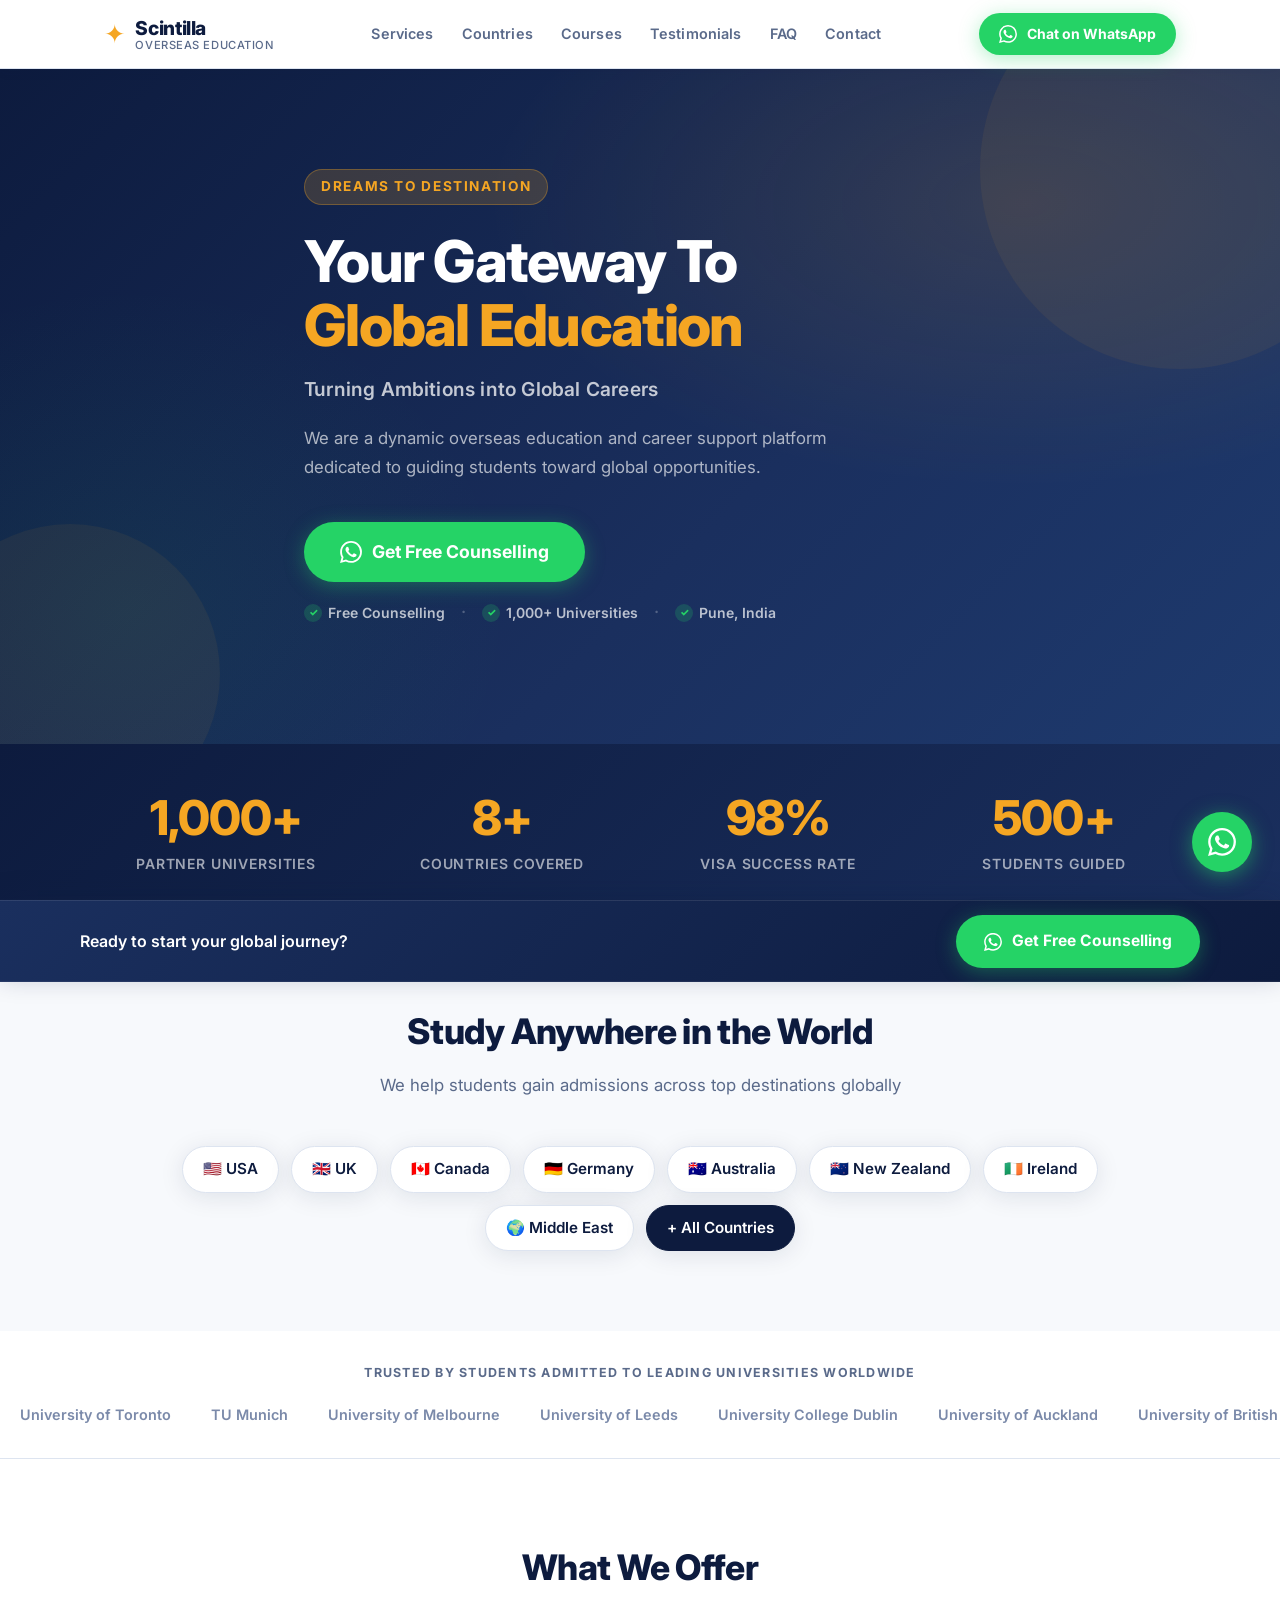
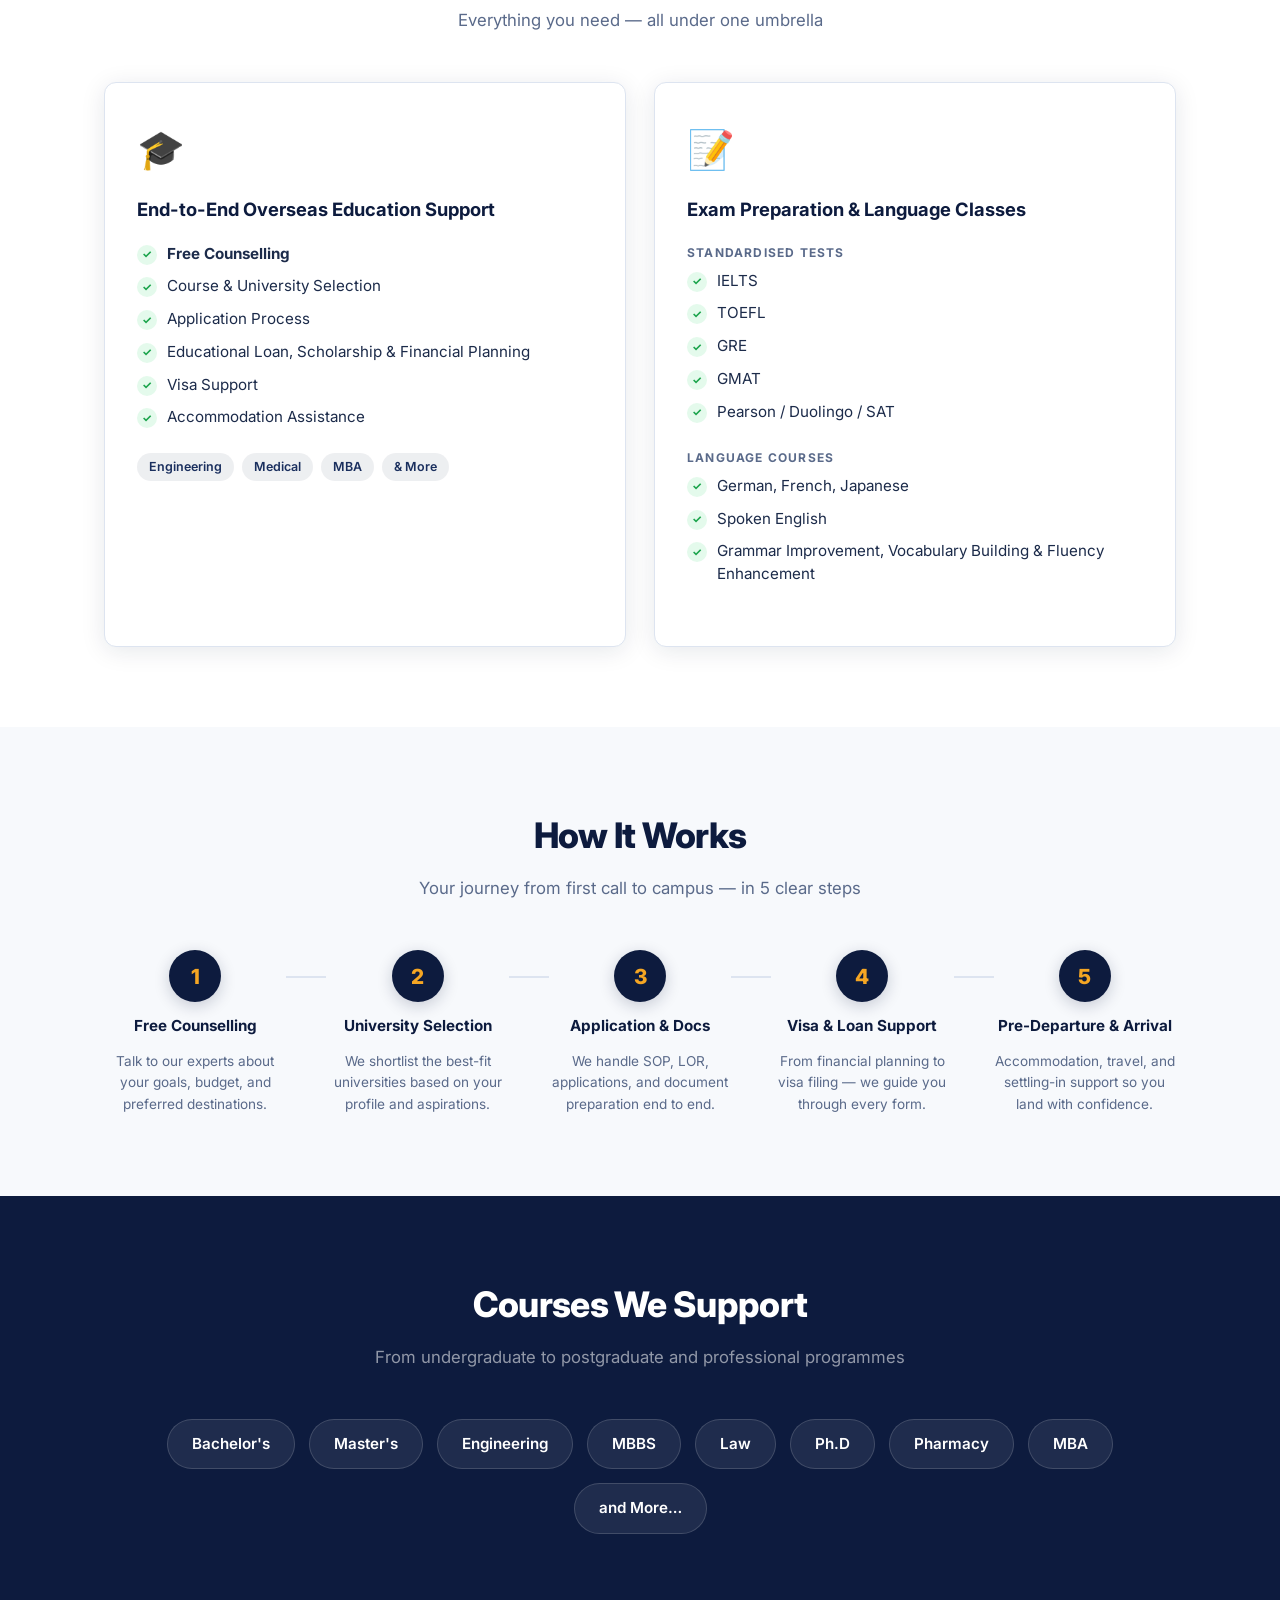
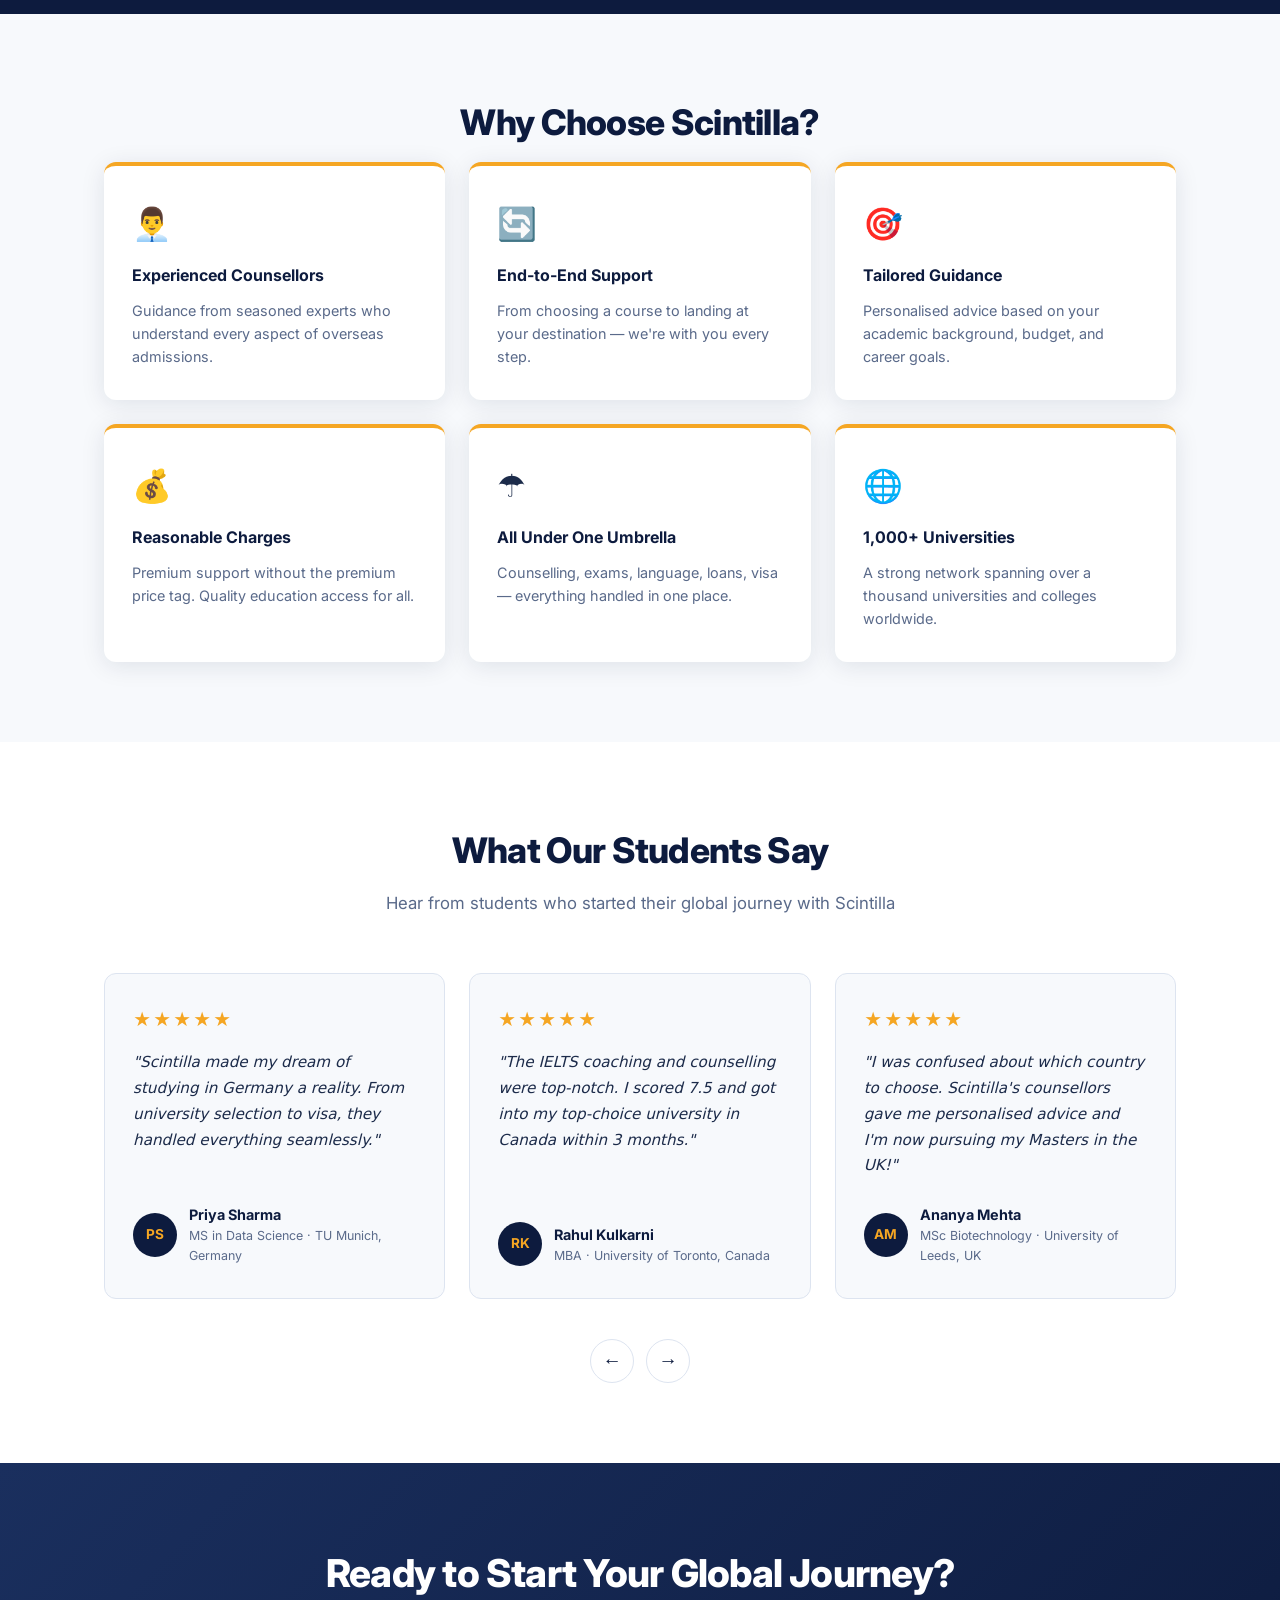
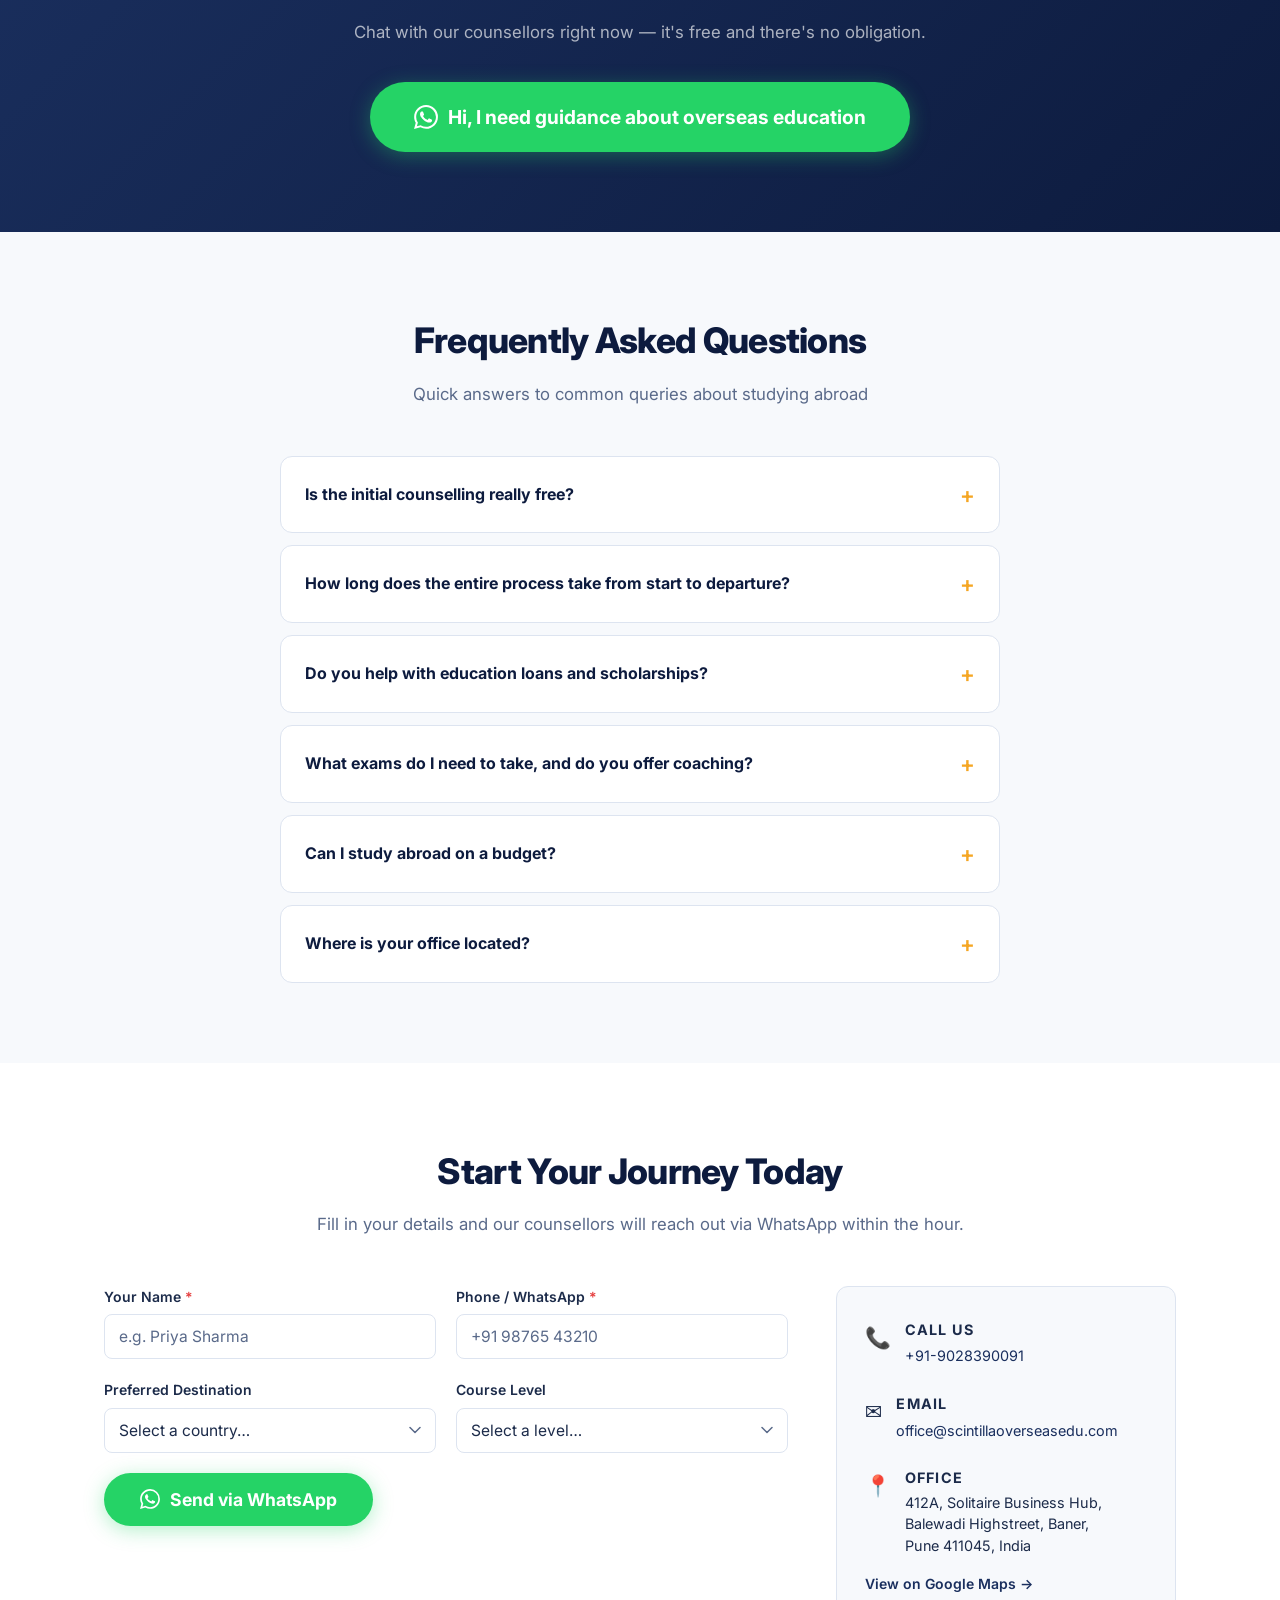
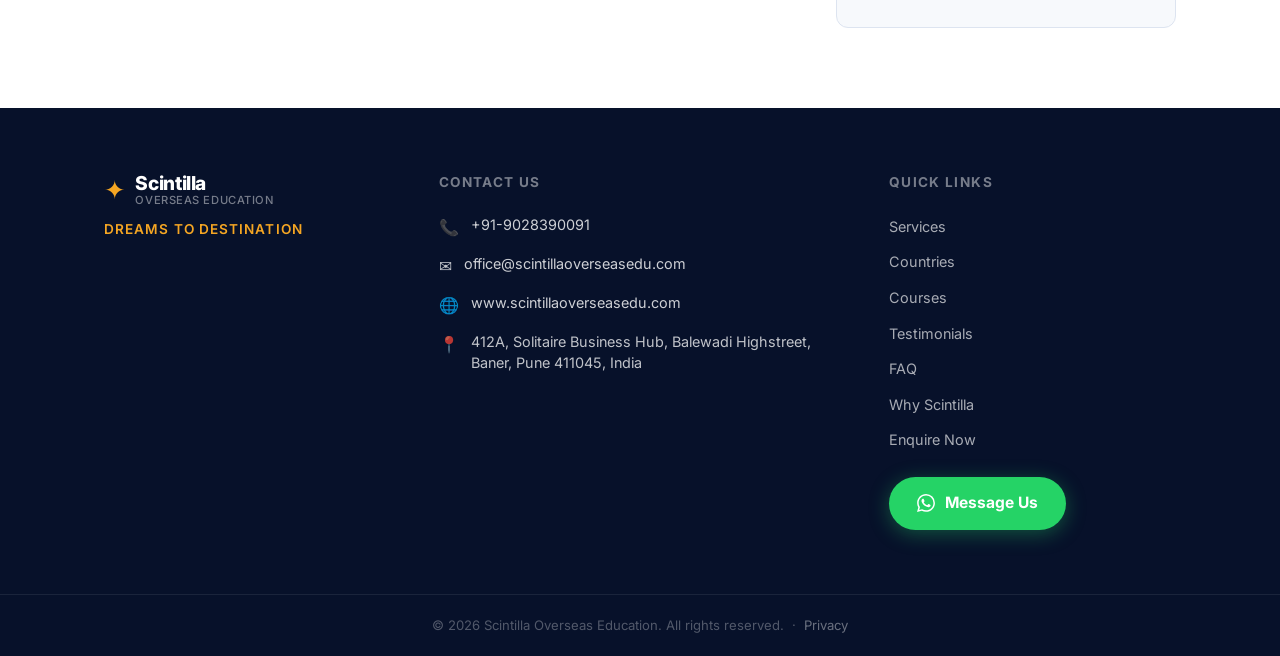
==== commit 7b23b37b: "Add trust-building sections and visual enhancements to landing page Add 5 new sections (stats counte" ====
--- a/index.html
+++ b/index.html
@@ -44,6 +44,62 @@
     }
   }
   </script>
+  <script type="application/ld+json">
+  {
+    "@context": "https://schema.org",
+    "@type": "FAQPage",
+    "mainEntity": [
+      {
+        "@type": "Question",
+        "name": "Is the initial counselling really free?",
+        "acceptedAnswer": {
+          "@type": "Answer",
+          "text": "Yes, absolutely. Your first counselling session is completely free with no obligation. We assess your profile, discuss your goals, and give you an honest roadmap before you commit to anything."
+        }
+      },
+      {
+        "@type": "Question",
+        "name": "How long does the entire process take from start to departure?",
+        "acceptedAnswer": {
+          "@type": "Answer",
+          "text": "Typically 3–6 months depending on your destination and intake. We recommend starting at least 6–8 months before your desired intake for the best university options and scholarship opportunities."
+        }
+      },
+      {
+        "@type": "Question",
+        "name": "Do you help with education loans and scholarships?",
+        "acceptedAnswer": {
+          "@type": "Answer",
+          "text": "Yes. We assist with education loan applications through our banking partners and help identify scholarship opportunities that match your academic profile."
+        }
+      },
+      {
+        "@type": "Question",
+        "name": "What exams do I need to take, and do you offer coaching?",
+        "acceptedAnswer": {
+          "@type": "Answer",
+          "text": "Requirements vary by country and programme. Common exams include IELTS, TOEFL, GRE, and GMAT. We offer in-house coaching for all major standardised tests as well as language courses in German, French, and Japanese."
+        }
+      },
+      {
+        "@type": "Question",
+        "name": "Can I study abroad on a budget?",
+        "acceptedAnswer": {
+          "@type": "Answer",
+          "text": "Definitely. Countries like Germany offer low or zero tuition at public universities. We also help identify affordable options in Canada, Ireland, and New Zealand."
+        }
+      },
+      {
+        "@type": "Question",
+        "name": "Where is your office located?",
+        "acceptedAnswer": {
+          "@type": "Answer",
+          "text": "We are located at 412A, Solitaire Business Hub, Balewadi Highstreet, Baner, Pune 411045, India."
+        }
+      }
+    ]
+  }
+  </script>
 </head>
 <body>
 
@@ -68,6 +124,8 @@
         <a href="#services">Services</a>
         <a href="#countries">Countries</a>
         <a href="#courses">Courses</a>
+        <a href="#testimonials">Testimonials</a>
+        <a href="#faq">FAQ</a>
         <a href="#enquire">Contact</a>
       </nav>
       <button class="nav-hamburger" id="navHamburger" aria-label="Open menu" aria-expanded="false" aria-controls="navLinks">
@@ -104,12 +162,36 @@
     </div>
   </section>
 
+  <!-- ===== STATS BAR ===== -->
+  <section class="section section-stats" id="stats">
+    <div class="container">
+      <div class="stats-grid reveal-stagger">
+        <div class="stat-item">
+          <span class="stat-number" data-target="1000" data-suffix="+">0</span>
+          <span class="stat-label">Partner Universities</span>
+        </div>
+        <div class="stat-item">
+          <span class="stat-number" data-target="8" data-suffix="+">0</span>
+          <span class="stat-label">Countries Covered</span>
+        </div>
+        <div class="stat-item">
+          <span class="stat-number" data-target="98" data-suffix="%">0</span>
+          <span class="stat-label">Visa Success Rate</span>
+        </div>
+        <div class="stat-item">
+          <span class="stat-number" data-target="500" data-suffix="+">0</span>
+          <span class="stat-label">Students Guided</span>
+        </div>
+      </div>
+    </div>
+  </section>
+
   <!-- ===== COUNTRIES ===== -->
   <section class="section section-countries" id="countries">
     <div class="container">
-      <h2 class="section-title">Study Anywhere in the World</h2>
-      <p class="section-sub">We help students gain admissions across top destinations globally</p>
-      <div class="countries-grid">
+      <h2 class="section-title reveal">Study Anywhere in the World</h2>
+      <p class="section-sub reveal">We help students gain admissions across top destinations globally</p>
+      <div class="countries-grid reveal-stagger">
         <div class="country-chip">🇺🇸 USA</div>
         <div class="country-chip">🇬🇧 UK</div>
         <div class="country-chip">🇨🇦 Canada</div>
@@ -123,12 +205,49 @@
     </div>
   </section>
 
+  <!-- ===== UNIVERSITY TICKER ===== -->
+  <div class="ticker-section">
+    <div class="container">
+      <p class="ticker-label">Trusted by students admitted to leading universities worldwide</p>
+    </div>
+    <div class="ticker-track" aria-hidden="true">
+      <div class="ticker-slide">
+        <span class="ticker-item">University of Toronto</span>
+        <span class="ticker-item">TU Munich</span>
+        <span class="ticker-item">University of Melbourne</span>
+        <span class="ticker-item">University of Leeds</span>
+        <span class="ticker-item">University College Dublin</span>
+        <span class="ticker-item">University of Auckland</span>
+        <span class="ticker-item">University of British Columbia</span>
+        <span class="ticker-item">RWTH Aachen</span>
+        <span class="ticker-item">University of Sydney</span>
+        <span class="ticker-item">King's College London</span>
+        <span class="ticker-item">University of Waterloo</span>
+        <span class="ticker-item">ETH Zurich</span>
+      </div>
+      <div class="ticker-slide">
+        <span class="ticker-item">University of Toronto</span>
+        <span class="ticker-item">TU Munich</span>
+        <span class="ticker-item">University of Melbourne</span>
+        <span class="ticker-item">University of Leeds</span>
+        <span class="ticker-item">University College Dublin</span>
+        <span class="ticker-item">University of Auckland</span>
+        <span class="ticker-item">University of British Columbia</span>
+        <span class="ticker-item">RWTH Aachen</span>
+        <span class="ticker-item">University of Sydney</span>
+        <span class="ticker-item">King's College London</span>
+        <span class="ticker-item">University of Waterloo</span>
+        <span class="ticker-item">ETH Zurich</span>
+      </div>
+    </div>
+  </div>
+
   <!-- ===== SERVICES ===== -->
   <section class="section section-services" id="services">
     <div class="container">
-      <h2 class="section-title">What We Offer</h2>
-      <p class="section-sub">Everything you need — all under one umbrella</p>
-      <div class="services-grid">
+      <h2 class="section-title reveal">What We Offer</h2>
+      <p class="section-sub reveal">Everything you need — all under one umbrella</p>
+      <div class="services-grid reveal-stagger">
 
         <div class="service-card">
           <div class="service-icon">🎓</div>
@@ -190,12 +309,51 @@
     </div>
   </section>
 
+  <!-- ===== HOW IT WORKS ===== -->
+  <section class="section section-process" id="process">
+    <div class="container">
+      <h2 class="section-title reveal">How It Works</h2>
+      <p class="section-sub reveal">Your journey from first call to campus — in 5 clear steps</p>
+      <div class="process-steps reveal-stagger">
+        <div class="process-step">
+          <div class="process-step-num">1</div>
+          <h4>Free Counselling</h4>
+          <p>Talk to our experts about your goals, budget, and preferred destinations.</p>
+        </div>
+        <div class="process-connector" aria-hidden="true"></div>
+        <div class="process-step">
+          <div class="process-step-num">2</div>
+          <h4>University Selection</h4>
+          <p>We shortlist the best-fit universities based on your profile and aspirations.</p>
+        </div>
+        <div class="process-connector" aria-hidden="true"></div>
+        <div class="process-step">
+          <div class="process-step-num">3</div>
+          <h4>Application &amp; Docs</h4>
+          <p>We handle SOP, LOR, applications, and document preparation end to end.</p>
+        </div>
+        <div class="process-connector" aria-hidden="true"></div>
+        <div class="process-step">
+          <div class="process-step-num">4</div>
+          <h4>Visa &amp; Loan Support</h4>
+          <p>From financial planning to visa filing — we guide you through every form.</p>
+        </div>
+        <div class="process-connector" aria-hidden="true"></div>
+        <div class="process-step">
+          <div class="process-step-num">5</div>
+          <h4>Pre-Departure &amp; Arrival</h4>
+          <p>Accommodation, travel, and settling-in support so you land with confidence.</p>
+        </div>
+      </div>
+    </div>
+  </section>
+
   <!-- ===== COURSES ===== -->
   <section class="section section-courses" id="courses">
     <div class="container">
-      <h2 class="section-title">Courses We Support</h2>
-      <p class="section-sub">From undergraduate to postgraduate and professional programmes</p>
-      <div class="courses-grid">
+      <h2 class="section-title reveal">Courses We Support</h2>
+      <p class="section-sub reveal">From undergraduate to postgraduate and professional programmes</p>
+      <div class="courses-grid reveal-stagger">
         <div class="course-pill">Bachelor's</div>
         <div class="course-pill">Master's</div>
         <div class="course-pill">Engineering</div>
@@ -212,8 +370,8 @@
   <!-- ===== WHY CHOOSE US ===== -->
   <section class="section section-why" id="why">
     <div class="container">
-      <h2 class="section-title">Why Choose Scintilla?</h2>
-      <div class="why-grid">
+      <h2 class="section-title reveal">Why Choose Scintilla?</h2>
+      <div class="why-grid reveal-stagger">
         <div class="why-card">
           <div class="why-icon">👨‍💼</div>
           <h4>Experienced Counsellors</h4>
@@ -244,6 +402,53 @@
           <h4>1,000+ Universities</h4>
           <p>A strong network spanning over a thousand universities and colleges worldwide.</p>
         </div>
+      </div>
+    </div>
+  </section>
+
+  <!-- ===== TESTIMONIALS ===== -->
+  <section class="section section-testimonials" id="testimonials">
+    <div class="container">
+      <h2 class="section-title reveal">What Our Students Say</h2>
+      <p class="section-sub reveal">Hear from students who started their global journey with Scintilla</p>
+      <div class="testimonials-track" id="testimonialsTrack">
+        <div class="testimonial-card">
+          <div class="testimonial-stars">&#9733;&#9733;&#9733;&#9733;&#9733;</div>
+          <p class="testimonial-text">"Scintilla made my dream of studying in Germany a reality. From university selection to visa, they handled everything seamlessly."</p>
+          <div class="testimonial-author">
+            <div class="testimonial-avatar">PS</div>
+            <div>
+              <p class="testimonial-name">Priya Sharma</p>
+              <p class="testimonial-detail">MS in Data Science · TU Munich, Germany</p>
+            </div>
+          </div>
+        </div>
+        <div class="testimonial-card">
+          <div class="testimonial-stars">&#9733;&#9733;&#9733;&#9733;&#9733;</div>
+          <p class="testimonial-text">"The IELTS coaching and counselling were top-notch. I scored 7.5 and got into my top-choice university in Canada within 3 months."</p>
+          <div class="testimonial-author">
+            <div class="testimonial-avatar">RK</div>
+            <div>
+              <p class="testimonial-name">Rahul Kulkarni</p>
+              <p class="testimonial-detail">MBA · University of Toronto, Canada</p>
+            </div>
+          </div>
+        </div>
+        <div class="testimonial-card">
+          <div class="testimonial-stars">&#9733;&#9733;&#9733;&#9733;&#9733;</div>
+          <p class="testimonial-text">"I was confused about which country to choose. Scintilla's counsellors gave me personalised advice and I'm now pursuing my Masters in the UK!"</p>
+          <div class="testimonial-author">
+            <div class="testimonial-avatar">AM</div>
+            <div>
+              <p class="testimonial-name">Ananya Mehta</p>
+              <p class="testimonial-detail">MSc Biotechnology · University of Leeds, UK</p>
+            </div>
+          </div>
+        </div>
+      </div>
+      <div class="testimonials-nav">
+        <button class="testimonial-btn" id="testimonialPrev" aria-label="Previous testimonial">&#8592;</button>
+        <button class="testimonial-btn" id="testimonialNext" aria-label="Next testimonial">&#8594;</button>
       </div>
     </div>
   </section>
@@ -257,6 +462,52 @@
         <svg width="24" height="24" aria-hidden="true"><use href="#icon-whatsapp"/></svg>
         Hi, I need guidance about overseas education
       </a>
+    </div>
+  </section>
+
+  <!-- ===== FAQ ===== -->
+  <section class="section section-faq" id="faq">
+    <div class="container">
+      <h2 class="section-title reveal">Frequently Asked Questions</h2>
+      <p class="section-sub reveal">Quick answers to common queries about studying abroad</p>
+      <div class="faq-list reveal">
+        <details class="faq-item">
+          <summary class="faq-question">Is the initial counselling really free?</summary>
+          <div class="faq-answer">
+            <p>Yes, absolutely. Your first counselling session is completely free with no obligation. We assess your profile, discuss your goals, and give you an honest roadmap before you commit to anything.</p>
+          </div>
+        </details>
+        <details class="faq-item">
+          <summary class="faq-question">How long does the entire process take from start to departure?</summary>
+          <div class="faq-answer">
+            <p>Typically 3–6 months depending on your destination and intake. We recommend starting at least 6–8 months before your desired intake for the best university options and scholarship opportunities.</p>
+          </div>
+        </details>
+        <details class="faq-item">
+          <summary class="faq-question">Do you help with education loans and scholarships?</summary>
+          <div class="faq-answer">
+            <p>Yes. We assist with education loan applications through our banking partners and help identify scholarship opportunities that match your academic profile. Our financial planning support is part of our end-to-end service.</p>
+          </div>
+        </details>
+        <details class="faq-item">
+          <summary class="faq-question">What exams do I need to take, and do you offer coaching?</summary>
+          <div class="faq-answer">
+            <p>Requirements vary by country and programme. Common exams include IELTS, TOEFL, GRE, and GMAT. We offer in-house coaching for all major standardised tests as well as language courses in German, French, and Japanese.</p>
+          </div>
+        </details>
+        <details class="faq-item">
+          <summary class="faq-question">Can I study abroad on a budget?</summary>
+          <div class="faq-answer">
+            <p>Definitely. Countries like Germany offer low or zero tuition at public universities. We also help identify affordable options in Canada, Ireland, and New Zealand, plus assist with scholarships and part-time work opportunities.</p>
+          </div>
+        </details>
+        <details class="faq-item">
+          <summary class="faq-question">Where is your office located?</summary>
+          <div class="faq-answer">
+            <p>We are located at 412A, Solitaire Business Hub, Balewadi Highstreet, Baner, Pune 411045, India. Walk-ins are welcome, or you can reach us via WhatsApp at +91-9028390091.</p>
+          </div>
+        </details>
+      </div>
     </div>
   </section>
 
@@ -384,6 +635,8 @@
           <li><a href="#services">Services</a></li>
           <li><a href="#countries">Countries</a></li>
           <li><a href="#courses">Courses</a></li>
+          <li><a href="#testimonials">Testimonials</a></li>
+          <li><a href="#faq">FAQ</a></li>
           <li><a href="#why">Why Scintilla</a></li>
           <li><a href="#enquire">Enquire Now</a></li>
         </ul>
@@ -494,6 +747,91 @@
                 '\nCourse Level: ' + course;
       window.open('https://wa.me/919028390091?text=' + encodeURIComponent(msg), '_blank');
     });
+
+    // ---- Animated number counters ----
+    (function () {
+      var counters = document.querySelectorAll('.stat-number');
+      if (!counters.length) return;
+
+      var animated = false;
+
+      function animateCounters() {
+        if (animated) return;
+        animated = true;
+        counters.forEach(function (el) {
+          var target = parseInt(el.getAttribute('data-target'), 10);
+          var suffix = el.getAttribute('data-suffix') || '';
+          var duration = 2000;
+          var startTime = null;
+
+          function step(timestamp) {
+            if (!startTime) startTime = timestamp;
+            var progress = Math.min((timestamp - startTime) / duration, 1);
+            var eased = 1 - Math.pow(1 - progress, 3);
+            var current = Math.floor(eased * target);
+            el.textContent = current.toLocaleString() + suffix;
+            if (progress < 1) {
+              requestAnimationFrame(step);
+            } else {
+              el.textContent = target.toLocaleString() + suffix;
+            }
+          }
+          requestAnimationFrame(step);
+        });
+      }
+
+      var statsSection = document.querySelector('.section-stats');
+      var observer = new IntersectionObserver(function (entries) {
+        if (entries[0].isIntersecting) {
+          animateCounters();
+          observer.disconnect();
+        }
+      }, { threshold: 0.3 });
+      observer.observe(statsSection);
+    })();
+
+    // ---- Testimonial carousel navigation ----
+    (function () {
+      var track = document.getElementById('testimonialsTrack');
+      var prev = document.getElementById('testimonialPrev');
+      var next = document.getElementById('testimonialNext');
+      if (!track || !prev || !next) return;
+
+      function getCardWidth() {
+        var card = track.querySelector('.testimonial-card');
+        if (!card) return 300;
+        return card.offsetWidth + 24;
+      }
+
+      prev.addEventListener('click', function () {
+        track.scrollBy({ left: -getCardWidth(), behavior: 'smooth' });
+      });
+      next.addEventListener('click', function () {
+        track.scrollBy({ left: getCardWidth(), behavior: 'smooth' });
+      });
+    })();
+
+    // ---- Scroll-triggered reveal animations ----
+    (function () {
+      var reveals = document.querySelectorAll('.reveal, .reveal-stagger');
+      if (!reveals.length) return;
+
+      if (window.matchMedia('(prefers-reduced-motion: reduce)').matches) return;
+
+      var observer = new IntersectionObserver(function (entries) {
+        entries.forEach(function (entry) {
+          if (entry.isIntersecting) {
+            var cls = entry.target.classList.contains('reveal-stagger')
+              ? 'reveal-stagger--visible'
+              : 'reveal--visible';
+            entry.target.classList.add(cls);
+            observer.unobserve(entry.target);
+          }
+        });
+      }, { threshold: 0.15 });
+
+      reveals.forEach(function (el) { observer.observe(el); });
+    })();
   </script>
 </body>
 </html>
--- a/style.css
+++ b/style.css
@@ -327,6 +327,42 @@
   line-height: 1;
 }
 
+/* ---------- Stats Bar ---------- */
+.section-stats {
+  background: linear-gradient(135deg, var(--navy) 0%, var(--navy-mid) 100%);
+  padding: 48px 0;
+}
+
+.stats-grid {
+  display: grid;
+  grid-template-columns: repeat(4, 1fr);
+  gap: 32px;
+  text-align: center;
+}
+
+.stat-item {
+  display: flex;
+  flex-direction: column;
+  align-items: center;
+  gap: 8px;
+}
+
+.stat-number {
+  font-size: clamp(2rem, 4vw, 3rem);
+  font-weight: 800;
+  color: var(--gold);
+  letter-spacing: -0.02em;
+  line-height: 1.1;
+}
+
+.stat-label {
+  font-size: 0.875rem;
+  font-weight: 600;
+  color: rgba(255,255,255,0.6);
+  text-transform: uppercase;
+  letter-spacing: 0.06em;
+}
+
 /* ---------- Countries ---------- */
 .section-countries {
   background: var(--off-white);
@@ -362,6 +398,55 @@
   color: var(--white);
 }
 
+/* ---------- University Ticker ---------- */
+.ticker-section {
+  background: var(--white);
+  padding: 32px 0;
+  border-bottom: 1px solid var(--border);
+  overflow: hidden;
+}
+
+.ticker-label {
+  text-align: center;
+  font-size: 0.78rem;
+  font-weight: 700;
+  text-transform: uppercase;
+  letter-spacing: 0.1em;
+  color: var(--text-muted);
+  margin-bottom: 20px;
+}
+
+.ticker-track {
+  display: flex;
+  width: max-content;
+  animation: tickerScroll 40s linear infinite;
+}
+
+.ticker-slide {
+  display: flex;
+  align-items: center;
+  gap: 40px;
+  padding: 0 20px;
+}
+
+.ticker-item {
+  font-size: 0.9rem;
+  font-weight: 600;
+  color: var(--navy-light);
+  white-space: nowrap;
+  opacity: 0.6;
+  transition: opacity 0.2s;
+}
+
+@keyframes tickerScroll {
+  0%   { transform: translateX(0); }
+  100% { transform: translateX(-50%); }
+}
+
+.ticker-track:hover {
+  animation-play-state: paused;
+}
+
 /* ---------- Services ---------- */
 .section-services {
   background: var(--white);
@@ -455,6 +540,63 @@
   border-radius: 50px;
 }
 
+/* ---------- Process Steps ---------- */
+.section-process {
+  background: var(--off-white);
+}
+
+.process-steps {
+  display: flex;
+  align-items: flex-start;
+  justify-content: center;
+  gap: 0;
+}
+
+.process-step {
+  flex: 0 1 200px;
+  text-align: center;
+  display: flex;
+  flex-direction: column;
+  align-items: center;
+  gap: 12px;
+}
+
+.process-step-num {
+  width: 52px;
+  height: 52px;
+  border-radius: 50%;
+  background: var(--navy);
+  color: var(--gold);
+  font-size: 1.3rem;
+  font-weight: 800;
+  display: flex;
+  align-items: center;
+  justify-content: center;
+  flex-shrink: 0;
+  box-shadow: 0 4px 16px rgba(13, 27, 62, 0.2);
+}
+
+.process-step h4 {
+  font-size: 0.95rem;
+  font-weight: 700;
+  color: var(--navy);
+}
+
+.process-step p {
+  font-size: 0.85rem;
+  color: var(--text-muted);
+  line-height: 1.6;
+  max-width: 180px;
+}
+
+.process-connector {
+  flex-shrink: 0;
+  width: 40px;
+  height: 2px;
+  background: var(--border);
+  margin-top: 26px;
+}
+
 /* ---------- Courses ---------- */
 .section-courses {
   background: var(--navy);
@@ -537,6 +679,113 @@
   line-height: 1.6;
 }
 
+/* ---------- Testimonials ---------- */
+.section-testimonials {
+  background: var(--white);
+  overflow: hidden;
+}
+
+.testimonials-track {
+  display: flex;
+  gap: 24px;
+  overflow-x: auto;
+  scroll-snap-type: x mandatory;
+  -webkit-overflow-scrolling: touch;
+  scrollbar-width: none;
+  padding: 8px 0 16px;
+}
+
+.testimonials-track::-webkit-scrollbar {
+  display: none;
+}
+
+.testimonial-card {
+  flex: 0 0 calc(33.333% - 16px);
+  min-width: 300px;
+  background: var(--off-white);
+  border: 1.5px solid var(--border);
+  border-radius: var(--radius);
+  padding: 32px 28px;
+  scroll-snap-align: start;
+  display: flex;
+  flex-direction: column;
+  gap: 16px;
+}
+
+.testimonial-stars {
+  color: var(--gold);
+  font-size: 1.1rem;
+  letter-spacing: 2px;
+}
+
+.testimonial-text {
+  font-size: 0.95rem;
+  color: var(--text);
+  line-height: 1.7;
+  flex: 1;
+  font-style: italic;
+}
+
+.testimonial-author {
+  display: flex;
+  align-items: center;
+  gap: 12px;
+  margin-top: 8px;
+}
+
+.testimonial-avatar {
+  width: 44px;
+  height: 44px;
+  border-radius: 50%;
+  background: var(--navy);
+  color: var(--gold);
+  display: flex;
+  align-items: center;
+  justify-content: center;
+  font-size: 0.85rem;
+  font-weight: 700;
+  flex-shrink: 0;
+}
+
+.testimonial-name {
+  font-size: 0.9rem;
+  font-weight: 700;
+  color: var(--navy);
+}
+
+.testimonial-detail {
+  font-size: 0.78rem;
+  color: var(--text-muted);
+}
+
+.testimonials-nav {
+  display: flex;
+  justify-content: center;
+  gap: 12px;
+  margin-top: 24px;
+}
+
+.testimonial-btn {
+  width: 44px;
+  height: 44px;
+  border-radius: 50%;
+  border: 1.5px solid var(--border);
+  background: var(--white);
+  color: var(--navy);
+  font-size: 1.2rem;
+  cursor: pointer;
+  transition: background 0.2s, border-color 0.2s;
+  display: flex;
+  align-items: center;
+  justify-content: center;
+}
+
+.testimonial-btn:hover {
+  background: var(--navy);
+  color: var(--white);
+  border-color: var(--navy);
+}
+
 /* ---------- CTA Banner ---------- */
 .section-cta {
   background: linear-gradient(135deg, var(--navy-mid) 0%, var(--navy) 100%);
@@ -559,6 +808,72 @@
   font-size: 1.05rem;
   color: rgba(255,255,255,0.65);
   margin-bottom: 36px;
+}
+
+/* ---------- FAQ ---------- */
+.section-faq {
+  background: var(--off-white);
+}
+
+.faq-list {
+  max-width: 720px;
+  margin: 0 auto;
+  display: flex;
+  flex-direction: column;
+  gap: 12px;
+}
+
+.faq-item {
+  background: var(--white);
+  border: 1.5px solid var(--border);
+  border-radius: var(--radius);
+  overflow: hidden;
+  transition: box-shadow 0.2s;
+}
+
+.faq-item[open] {
+  box-shadow: var(--shadow);
+}
+
+.faq-question {
+  padding: 20px 24px;
+  font-size: 1rem;
+  font-weight: 700;
+  color: var(--navy);
+  cursor: pointer;
+  list-style: none;
+  display: flex;
+  align-items: center;
+  justify-content: space-between;
+  gap: 16px;
+}
+
+.faq-question::-webkit-details-marker {
+  display: none;
+}
+
+.faq-question::after {
+  content: '+';
+  font-size: 1.4rem;
+  font-weight: 600;
+  color: var(--gold);
+  flex-shrink: 0;
+  transition: transform 0.25s;
+}
+
+.faq-item[open] .faq-question::after {
+  content: '\2212';
+  transform: rotate(180deg);
+}
+
+.faq-answer {
+  padding: 0 24px 20px;
+}
+
+.faq-answer p {
+  font-size: 0.925rem;
+  color: var(--text-muted);
+  line-height: 1.7;
 }
 
 /* ---------- Contact / Enquiry Section ---------- */
@@ -865,6 +1180,89 @@
   opacity: 0;
   pointer-events: none;
   transform: scale(0.8);
+}
+
+/* ---------- Scroll Animations ---------- */
+.reveal {
+  opacity: 0;
+  transform: translateY(32px);
+  transition: opacity 0.7s cubic-bezier(0.4, 0, 0.2, 1),
+              transform 0.7s cubic-bezier(0.4, 0, 0.2, 1);
+}
+
+.reveal--visible {
+  opacity: 1;
+  transform: translateY(0);
+}
+
+.reveal-stagger > * {
+  opacity: 0;
+  transform: translateY(24px);
+  transition: opacity 0.5s cubic-bezier(0.4, 0, 0.2, 1),
+              transform 0.5s cubic-bezier(0.4, 0, 0.2, 1);
+}
+
+.reveal-stagger--visible > *:nth-child(1) { transition-delay: 0s; }
+.reveal-stagger--visible > *:nth-child(2) { transition-delay: 0.1s; }
+.reveal-stagger--visible > *:nth-child(3) { transition-delay: 0.2s; }
+.reveal-stagger--visible > *:nth-child(4) { transition-delay: 0.15s; }
+.reveal-stagger--visible > *:nth-child(5) { transition-delay: 0.2s; }
+.reveal-stagger--visible > *:nth-child(6) { transition-delay: 0.25s; }
+.reveal-stagger--visible > *:nth-child(7) { transition-delay: 0.3s; }
+.reveal-stagger--visible > *:nth-child(8) { transition-delay: 0.35s; }
+.reveal-stagger--visible > *:nth-child(9) { transition-delay: 0.4s; }
+
+.reveal-stagger--visible > * {
+  opacity: 1;
+  transform: translateY(0);
+}
+
+/* ---------- Hero Enhancements ---------- */
+.hero::before {
+  animation: heroPulse 8s ease-in-out infinite alternate;
+}
+
+@keyframes heroPulse {
+  0%   { opacity: 0.7; }
+  100% { opacity: 1; }
+}
+
+.hero-bg-overlay {
+  position: absolute;
+  inset: 0;
+  pointer-events: none;
+  overflow: hidden;
+  z-index: 0;
+}
+
+.hero-bg-overlay::before,
+.hero-bg-overlay::after {
+  content: '';
+  position: absolute;
+  border-radius: 50%;
+  opacity: 0.06;
+  background: var(--gold);
+}
+
+.hero-bg-overlay::before {
+  width: 400px;
+  height: 400px;
+  right: -100px;
+  top: -100px;
+  animation: heroFloat 12s ease-in-out infinite alternate;
+}
+
+.hero-bg-overlay::after {
+  width: 300px;
+  height: 300px;
+  left: -80px;
+  bottom: -80px;
+  animation: heroFloat 10s ease-in-out infinite alternate-reverse;
+}
+
+@keyframes heroFloat {
+  0%   { transform: translate(0, 0) scale(1); }
+  100% { transform: translate(30px, -20px) scale(1.1); }
 }
 
 /* ---------- Responsive ---------- */
@@ -934,6 +1332,23 @@
   .nav-links a {
     font-size: 1.25rem;
   }
+
+  .process-steps {
+    flex-direction: column;
+    align-items: center;
+    gap: 0;
+  }
+
+  .process-connector {
+    width: 2px;
+    height: 32px;
+    margin-top: 0;
+  }
+
+  .process-step {
+    flex: none;
+    max-width: 280px;
+  }
 }
 
 @media (max-width: 640px) {
@@ -947,12 +1362,22 @@
     gap: 6px 12px;
   }
 
+  .stats-grid {
+    grid-template-columns: repeat(2, 1fr);
+    gap: 24px;
+  }
+
   .services-grid {
     grid-template-columns: 1fr;
   }
 
   .why-grid {
     grid-template-columns: 1fr;
+  }
+
+  .testimonial-card {
+    flex: 0 0 85%;
+    min-width: 0;
   }
 
   .form-row {
@@ -1005,3 +1430,27 @@
 @media (max-width: 400px) {
   .hero-headline { font-size: 2rem; }
 }
+
+/* ---------- Reduced Motion ---------- */
+@media (prefers-reduced-motion: reduce) {
+  .reveal,
+  .reveal-stagger > * {
+    opacity: 1;
+    transform: none;
+    transition: none;
+  }
+
+  .ticker-track {
+    animation: none;
+    overflow-x: auto;
+  }
+
+  .hero::before {
+    animation: none;
+  }
+
+  .hero-bg-overlay::before,
+  .hero-bg-overlay::after {
+    animation: none;
+  }
+}
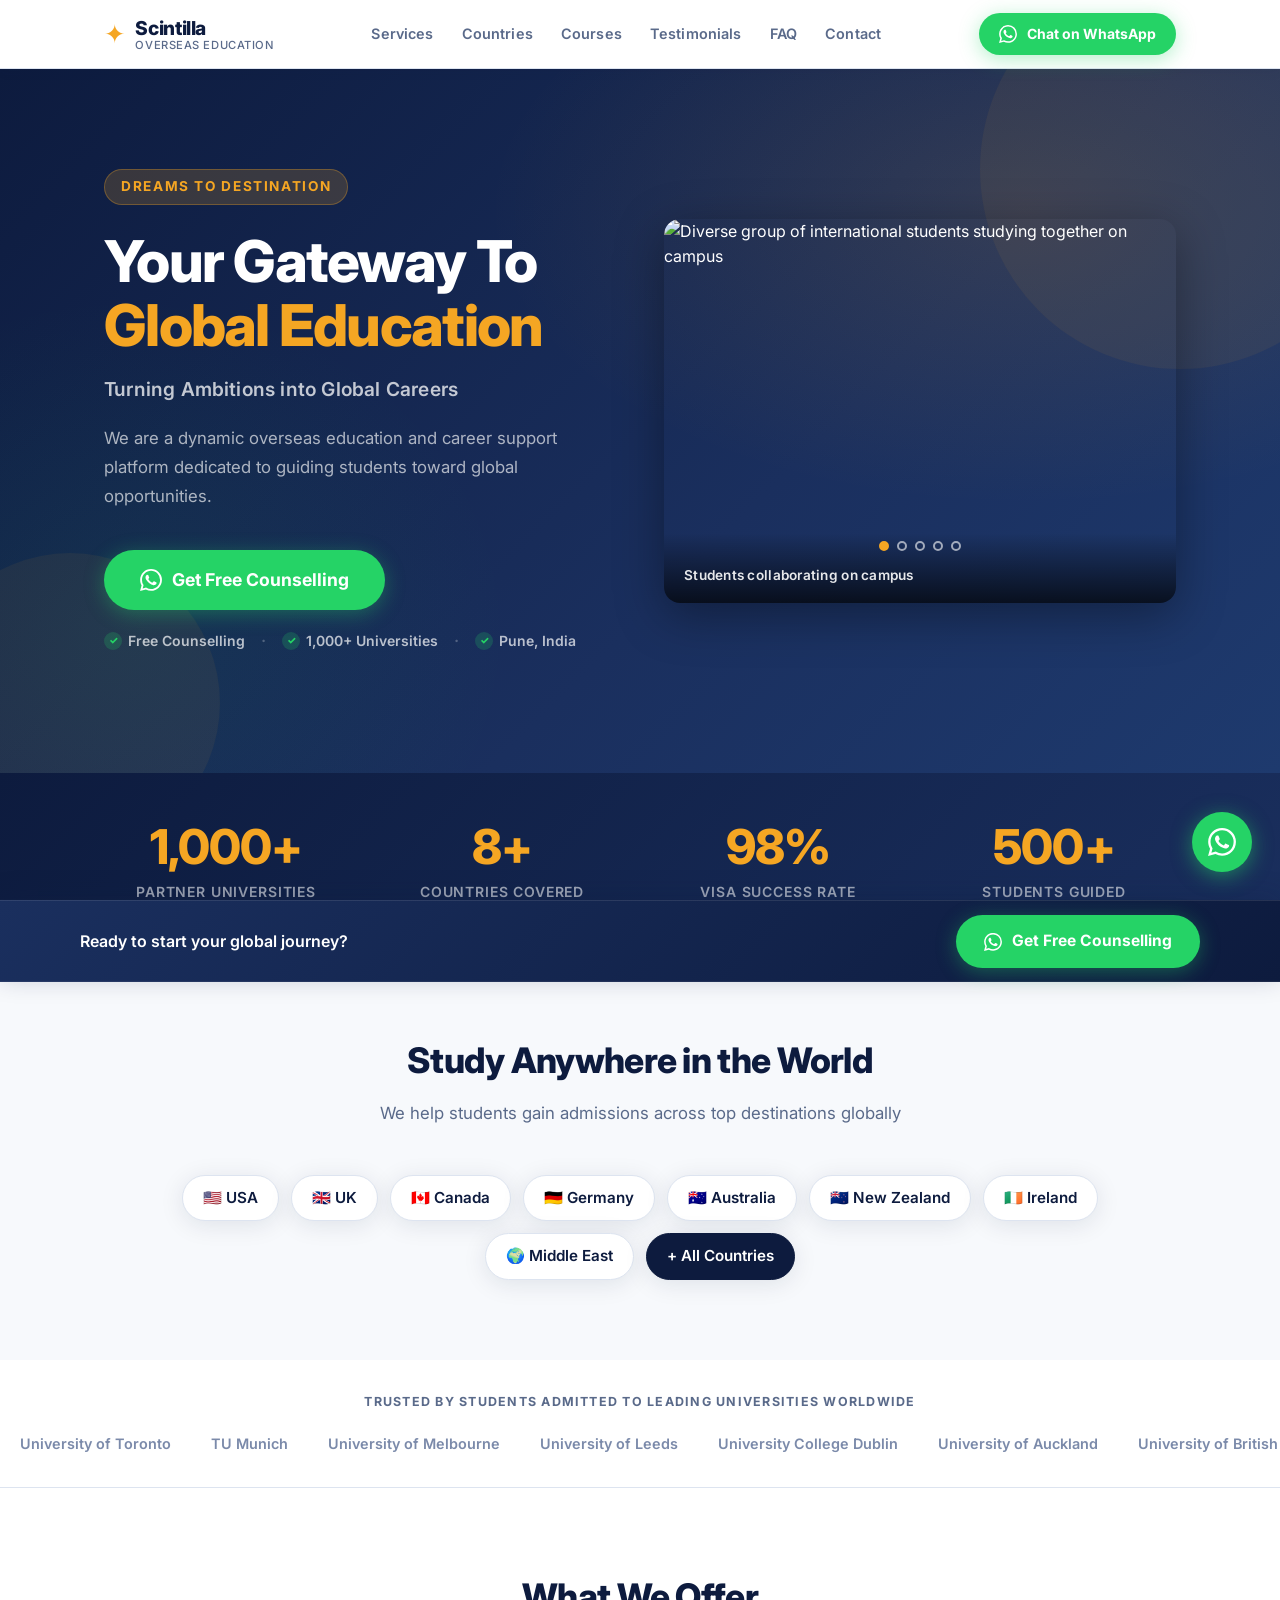
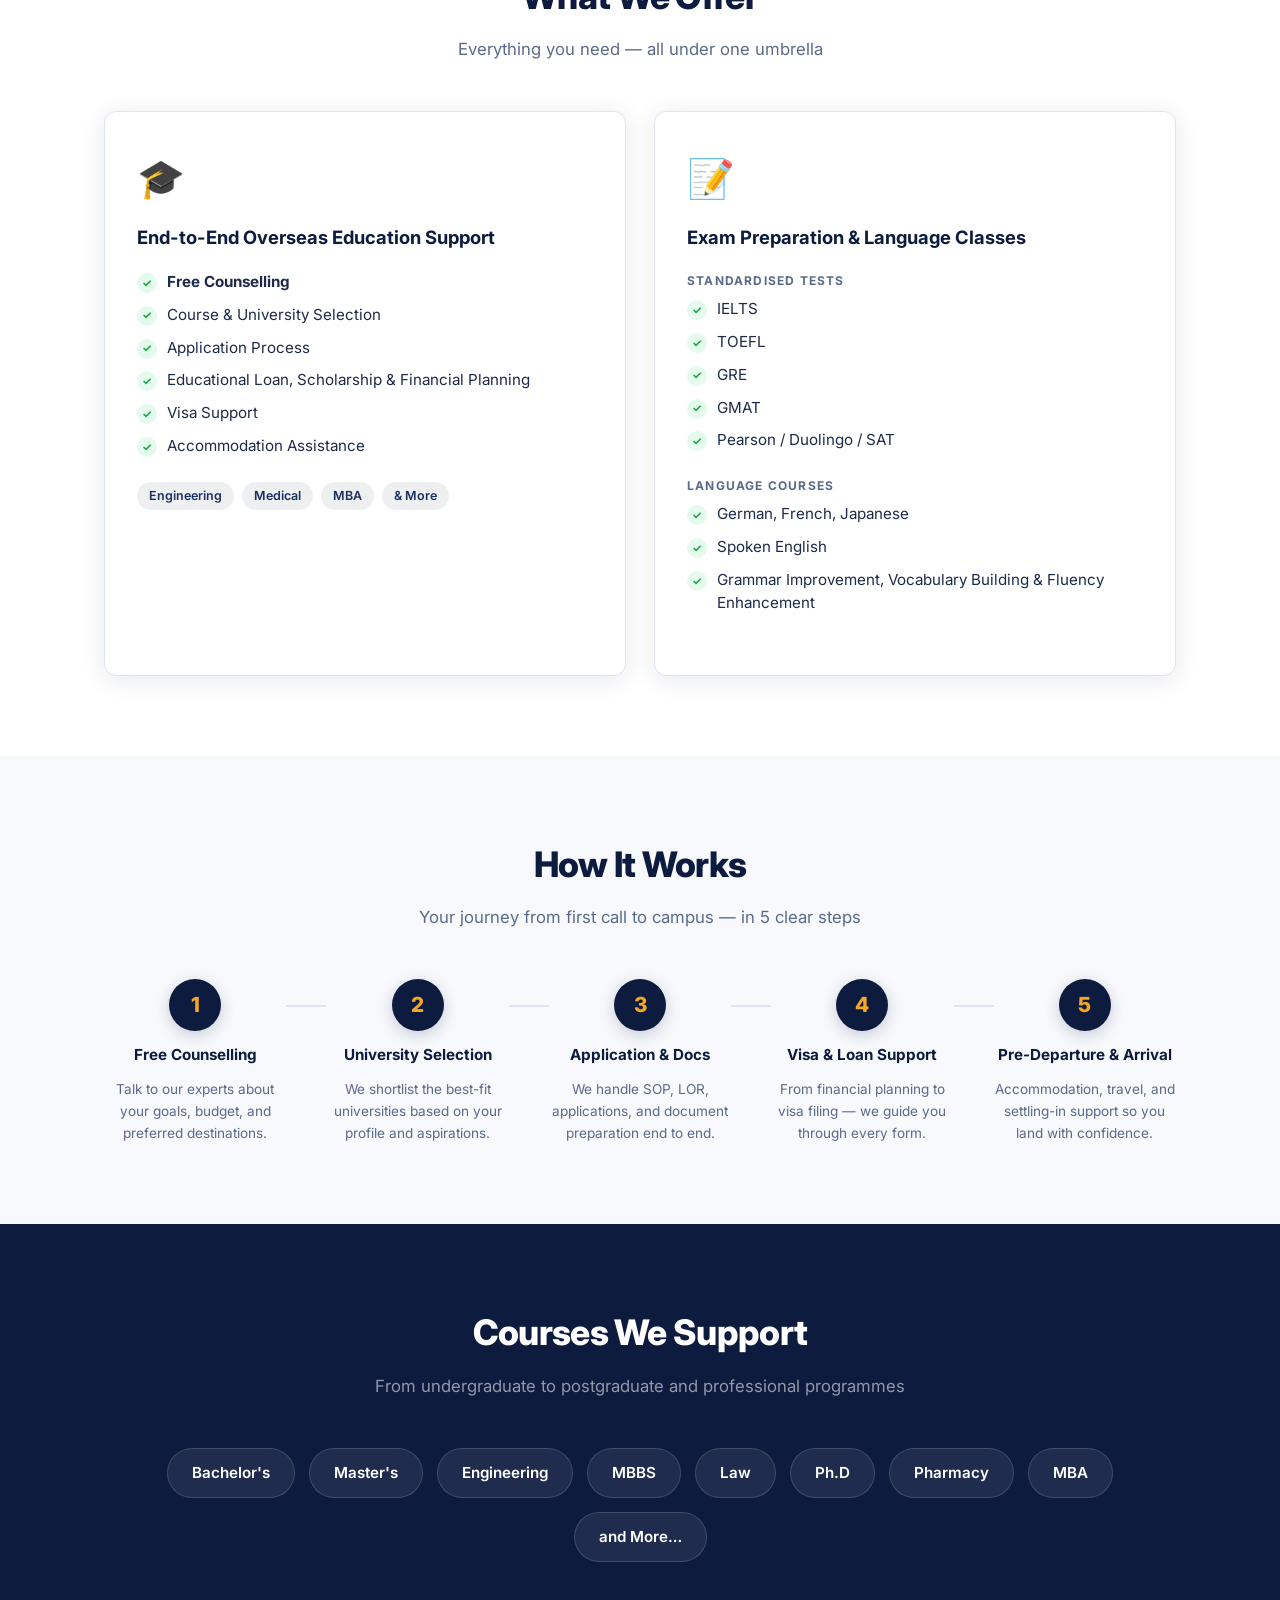
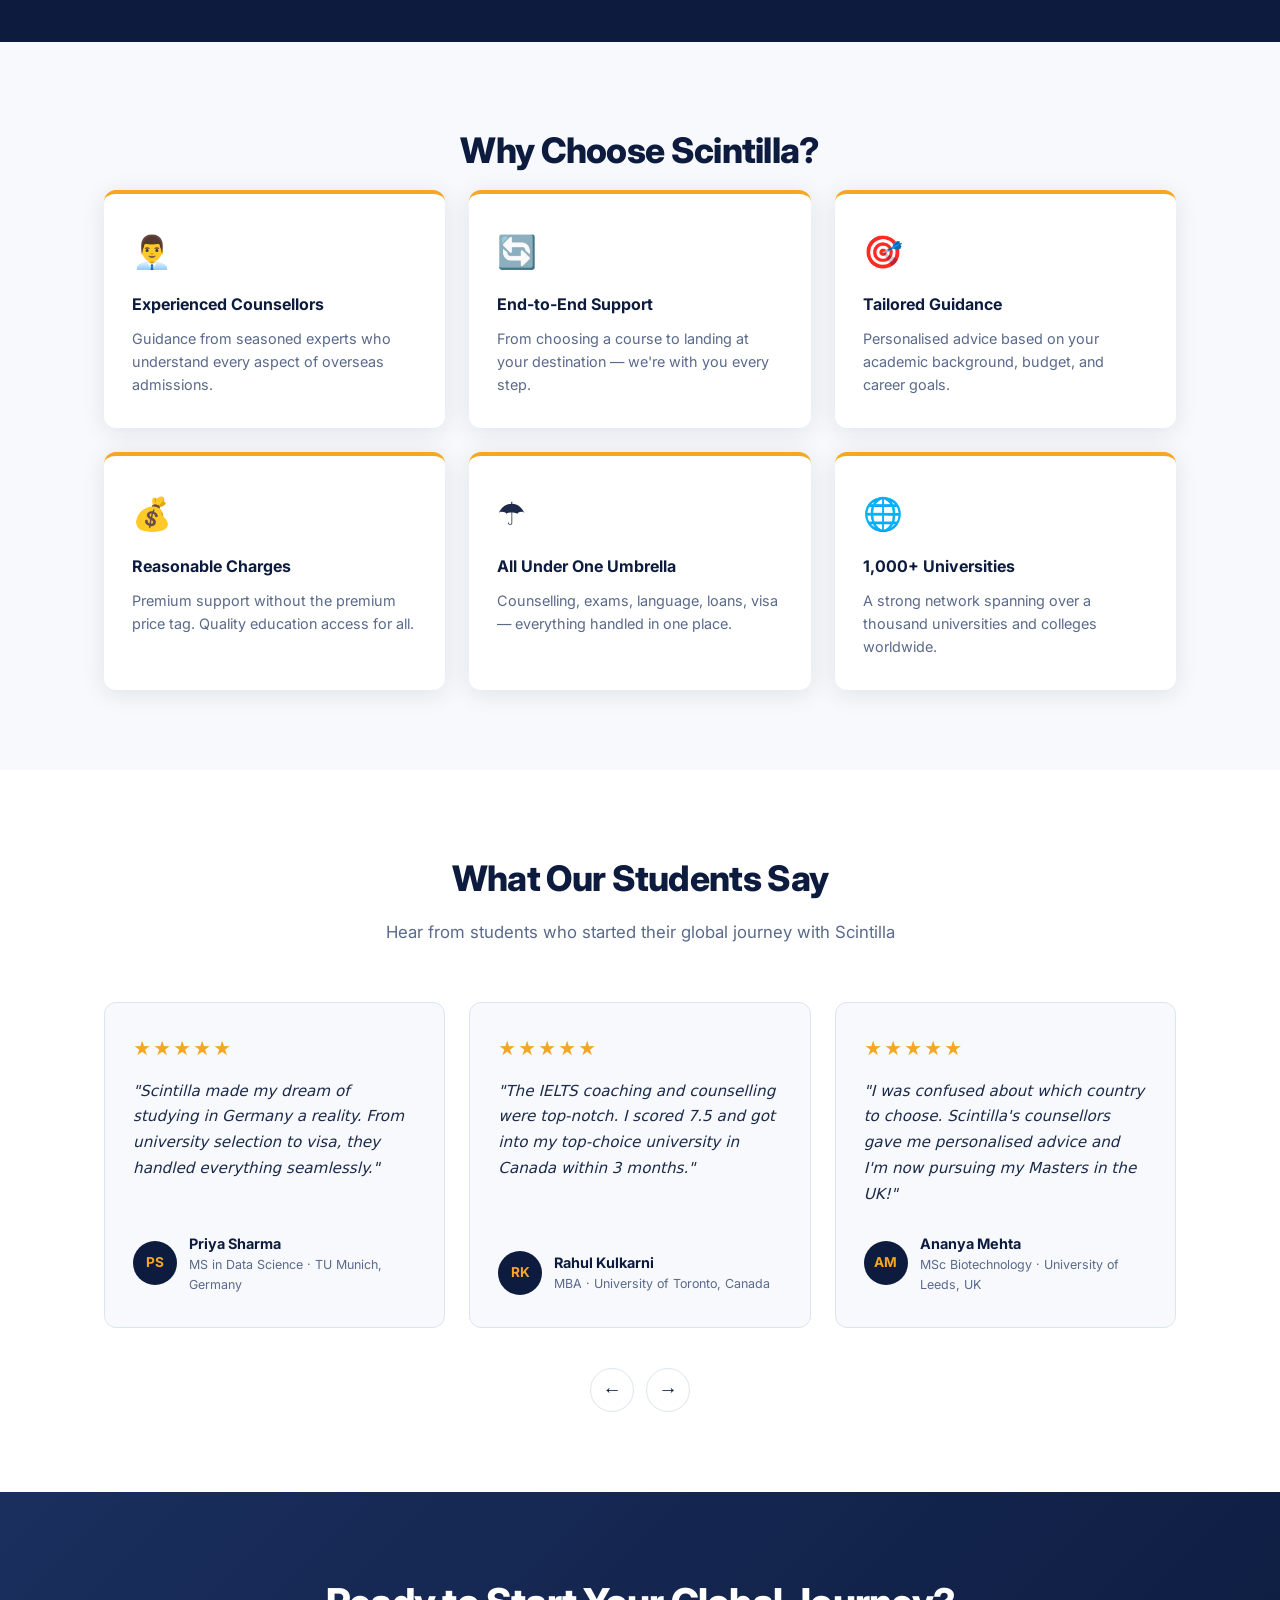
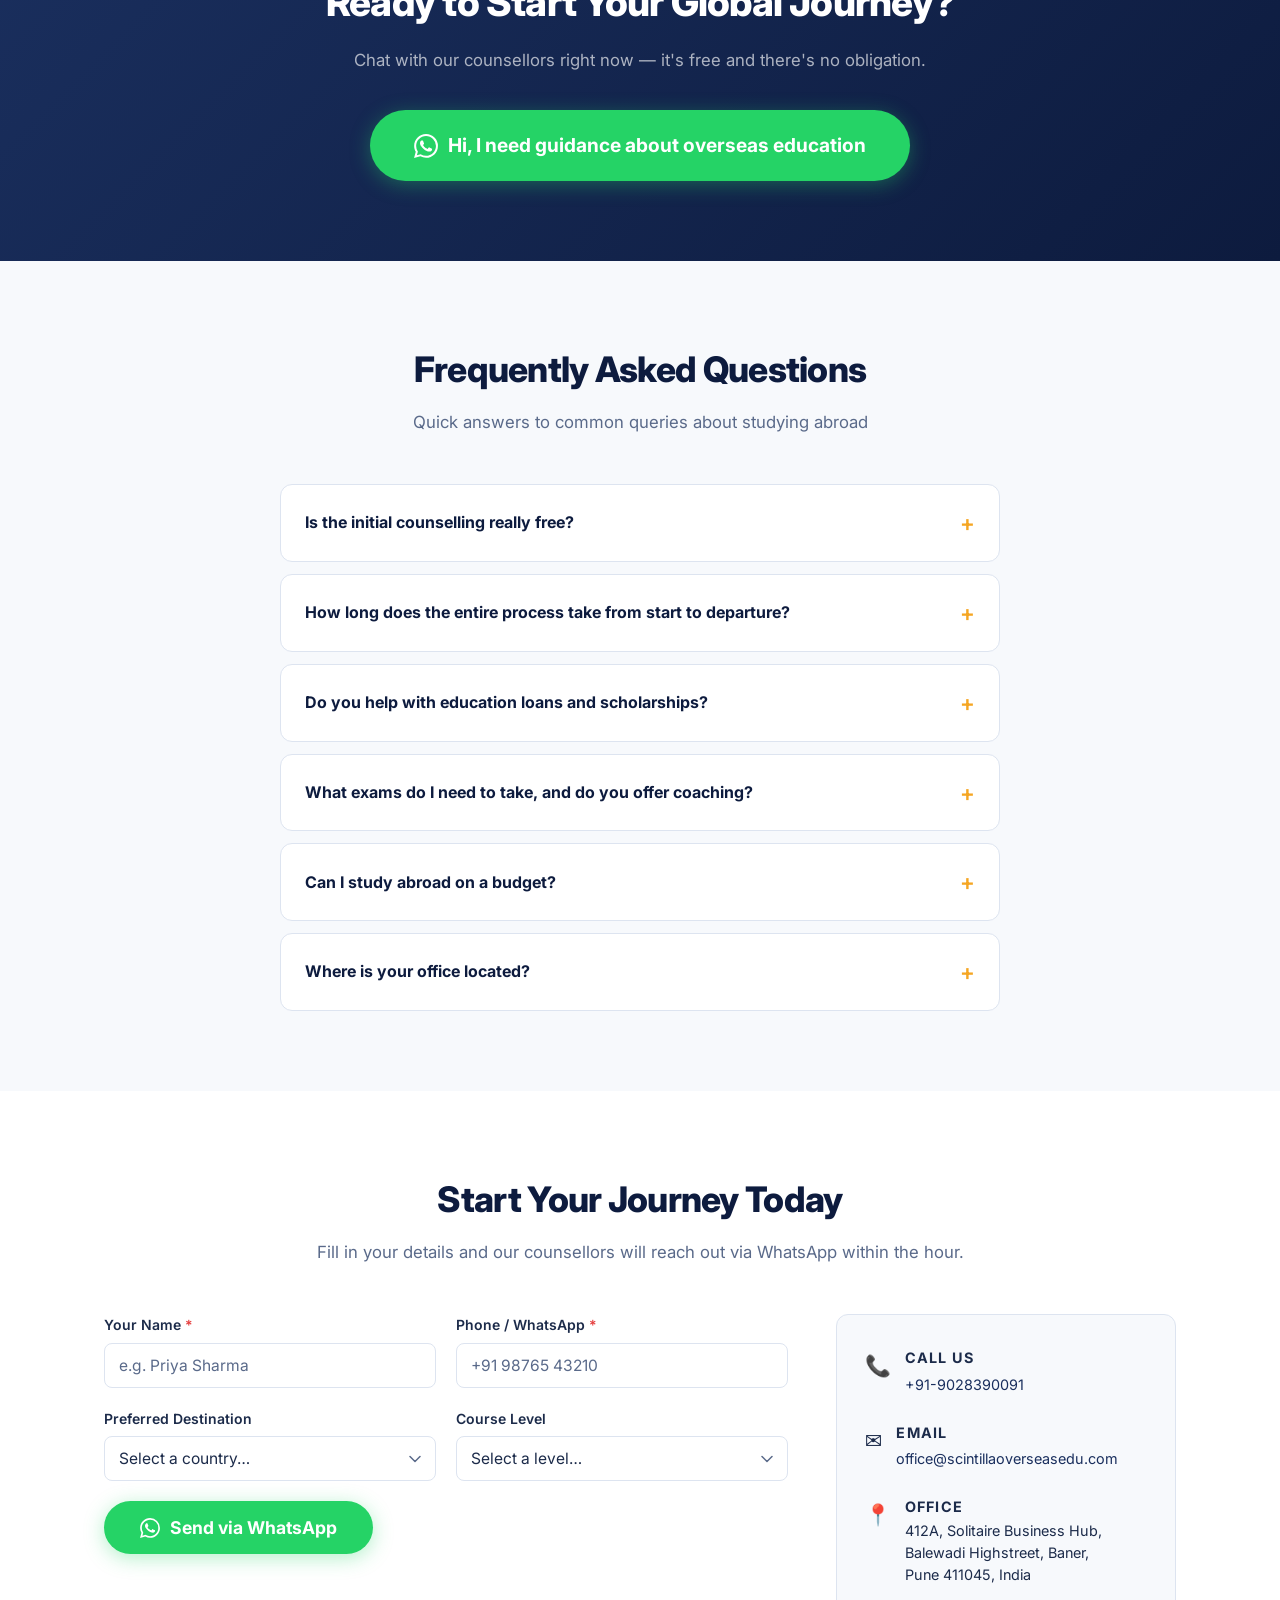
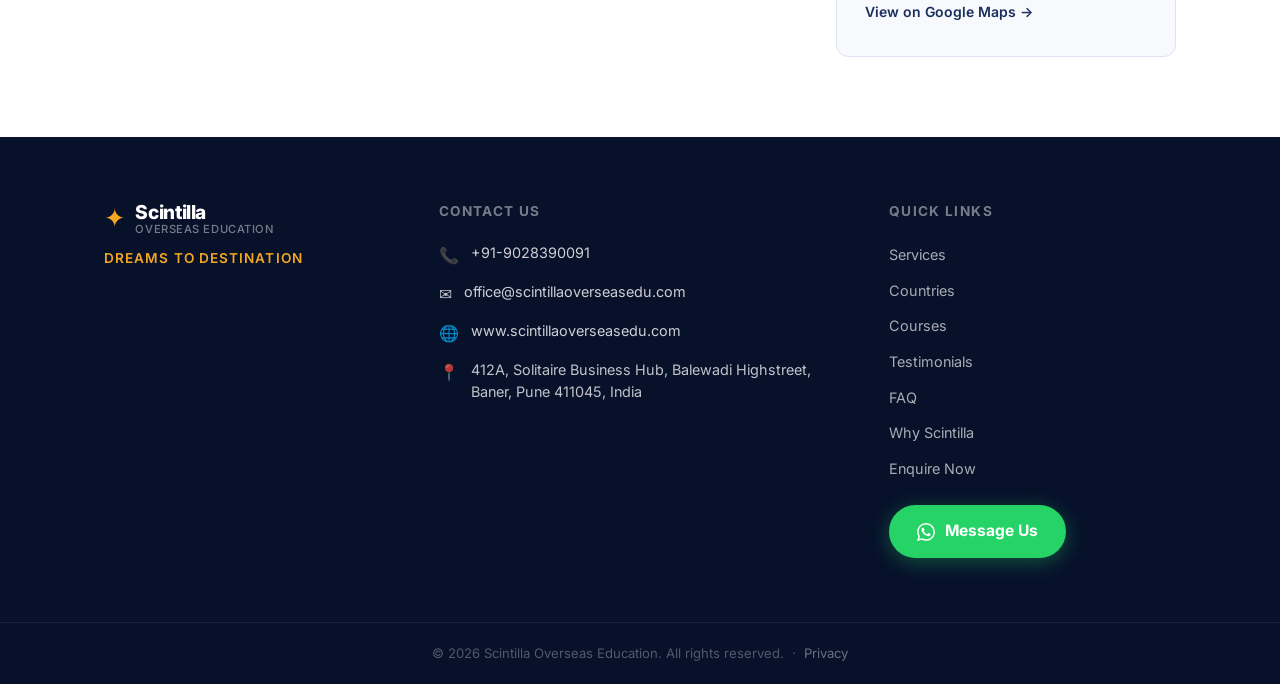
==== commit cba0cf9b: "Add image carousel to hero section with international campus photos Transforms the hero into a two-c" ====
--- a/index.html
+++ b/index.html
@@ -143,21 +143,54 @@
   <!-- ===== HERO ===== -->
   <section class="hero" id="hero">
     <div class="hero-bg-overlay"></div>
-    <div class="container hero-content">
-      <p class="hero-eyebrow">Dreams to Destination</p>
-      <h1 class="hero-headline">Your Gateway To<br /><span class="highlight">Global Education</span></h1>
-      <p class="hero-subline">Turning Ambitions into Global Careers</p>
-      <p class="hero-body">We are a dynamic overseas education and career support platform dedicated to guiding students toward global opportunities.</p>
-      <a class="btn btn-whatsapp btn-lg" href="https://wa.me/919028390091?text=Hi%2C%20I%20need%20guidance%20about%20overseas%20education" target="_blank" rel="noopener">
-        <svg width="22" height="22" aria-hidden="true"><use href="#icon-whatsapp"/></svg>
-        Get Free Counselling
-      </a>
-      <div class="hero-trust">
-        <span class="hero-trust-item"><span class="hero-trust-check">✓</span> Free Counselling</span>
-        <span class="hero-trust-sep" aria-hidden="true">·</span>
-        <span class="hero-trust-item"><span class="hero-trust-check">✓</span> 1,000+ Universities</span>
-        <span class="hero-trust-sep" aria-hidden="true">·</span>
-        <span class="hero-trust-item"><span class="hero-trust-check">✓</span> Pune, India</span>
+    <div class="container hero-inner">
+      <div class="hero-content">
+        <p class="hero-eyebrow">Dreams to Destination</p>
+        <h1 class="hero-headline">Your Gateway To<br /><span class="highlight">Global Education</span></h1>
+        <p class="hero-subline">Turning Ambitions into Global Careers</p>
+        <p class="hero-body">We are a dynamic overseas education and career support platform dedicated to guiding students toward global opportunities.</p>
+        <a class="btn btn-whatsapp btn-lg" href="https://wa.me/919028390091?text=Hi%2C%20I%20need%20guidance%20about%20overseas%20education" target="_blank" rel="noopener">
+          <svg width="22" height="22" aria-hidden="true"><use href="#icon-whatsapp"/></svg>
+          Get Free Counselling
+        </a>
+        <div class="hero-trust">
+          <span class="hero-trust-item"><span class="hero-trust-check">✓</span> Free Counselling</span>
+          <span class="hero-trust-sep" aria-hidden="true">·</span>
+          <span class="hero-trust-item"><span class="hero-trust-check">✓</span> 1,000+ Universities</span>
+          <span class="hero-trust-sep" aria-hidden="true">·</span>
+          <span class="hero-trust-item"><span class="hero-trust-check">✓</span> Pune, India</span>
+        </div>
+      </div>
+      <div class="hero-carousel" aria-label="Campus life images">
+        <div class="hero-carousel-track" id="heroCarouselTrack">
+          <div class="hero-carousel-slide hero-carousel-slide--active">
+            <img src="https://images.unsplash.com/photo-1523240795612-9a054b0db644?w=600&h=450&fit=crop&q=80" alt="Diverse group of international students studying together on campus" loading="eager" />
+            <div class="hero-carousel-caption">Students collaborating on campus</div>
+          </div>
+          <div class="hero-carousel-slide">
+            <img src="https://images.unsplash.com/photo-1522202176988-66273c2fd55f?w=600&h=450&fit=crop&q=80" alt="Indian and international students working together at a university" loading="lazy" />
+            <div class="hero-carousel-caption">Multicultural teamwork at university</div>
+          </div>
+          <div class="hero-carousel-slide">
+            <img src="https://images.unsplash.com/photo-1517486808906-6ca8b3f04846?w=600&h=450&fit=crop&q=80" alt="Students from different countries celebrating together on campus" loading="lazy" />
+            <div class="hero-carousel-caption">Celebrating diversity on campus</div>
+          </div>
+          <div class="hero-carousel-slide">
+            <img src="https://images.unsplash.com/photo-1541339907198-e08756dedf3f?w=600&h=450&fit=crop&q=80" alt="International students at graduation ceremony" loading="lazy" />
+            <div class="hero-carousel-caption">Graduation — dreams fulfilled</div>
+          </div>
+          <div class="hero-carousel-slide">
+            <img src="https://images.unsplash.com/photo-1529390079861-591de354faf5?w=600&h=450&fit=crop&q=80" alt="Students walking together on an international university campus" loading="lazy" />
+            <div class="hero-carousel-caption">Life on an international campus</div>
+          </div>
+        </div>
+        <div class="hero-carousel-dots" id="heroCarouselDots">
+          <button class="hero-carousel-dot hero-carousel-dot--active" aria-label="Slide 1" data-slide="0"></button>
+          <button class="hero-carousel-dot" aria-label="Slide 2" data-slide="1"></button>
+          <button class="hero-carousel-dot" aria-label="Slide 3" data-slide="2"></button>
+          <button class="hero-carousel-dot" aria-label="Slide 4" data-slide="3"></button>
+          <button class="hero-carousel-dot" aria-label="Slide 5" data-slide="4"></button>
+        </div>
       </div>
     </div>
   </section>
@@ -811,6 +844,55 @@
       });
     })();
 
+    // ---- Hero image carousel ----
+    (function () {
+      var track = document.getElementById('heroCarouselTrack');
+      var dotsContainer = document.getElementById('heroCarouselDots');
+      if (!track || !dotsContainer) return;
+
+      var slides = track.querySelectorAll('.hero-carousel-slide');
+      var dots = dotsContainer.querySelectorAll('.hero-carousel-dot');
+      var current = 0;
+      var total = slides.length;
+      var interval = 4000;
+      var timer;
+
+      function goTo(index) {
+        slides[current].classList.remove('hero-carousel-slide--active');
+        dots[current].classList.remove('hero-carousel-dot--active');
+        current = (index + total) % total;
+        slides[current].classList.add('hero-carousel-slide--active');
+        dots[current].classList.add('hero-carousel-dot--active');
+      }
+
+      function startAuto() {
+        timer = setInterval(function () {
+          goTo(current + 1);
+        }, interval);
+      }
+
+      function resetAuto() {
+        clearInterval(timer);
+        startAuto();
+      }
+
+      dots.forEach(function (dot) {
+        dot.addEventListener('click', function () {
+          var idx = parseInt(dot.getAttribute('data-slide'), 10);
+          goTo(idx);
+          resetAuto();
+        });
+      });
+
+      var carousel = track.closest('.hero-carousel');
+      if (carousel) {
+        carousel.addEventListener('mouseenter', function () { clearInterval(timer); });
+        carousel.addEventListener('mouseleave', function () { startAuto(); });
+      }
+
+      startAuto();
+    })();
+
     // ---- Scroll-triggered reveal animations ----
     (function () {
       var reveals = document.querySelectorAll('.reveal, .reveal-stagger');
--- a/style.css
+++ b/style.css
@@ -241,10 +241,94 @@
   pointer-events: none;
 }
 
-.hero-content {
+.hero-inner {
   position: relative;
   z-index: 1;
-  max-width: 720px;
+  display: grid;
+  grid-template-columns: 1fr 1fr;
+  gap: 48px;
+  align-items: center;
+}
+
+.hero-content {
+  max-width: 600px;
+}
+
+/* ---------- Hero Carousel ---------- */
+.hero-carousel {
+  position: relative;
+  width: 100%;
+  border-radius: 16px;
+  overflow: hidden;
+  box-shadow: 0 12px 48px rgba(0, 0, 0, 0.35);
+  aspect-ratio: 4 / 3;
+}
+
+.hero-carousel-track {
+  position: relative;
+  width: 100%;
+  height: 100%;
+}
+
+.hero-carousel-slide {
+  position: absolute;
+  inset: 0;
+  opacity: 0;
+  transition: opacity 0.8s ease-in-out;
+}
+
+.hero-carousel-slide--active {
+  opacity: 1;
+}
+
+.hero-carousel-slide img {
+  width: 100%;
+  height: 100%;
+  object-fit: cover;
+}
+
+.hero-carousel-caption {
+  position: absolute;
+  bottom: 0;
+  left: 0;
+  right: 0;
+  padding: 32px 20px 16px;
+  background: linear-gradient(to top, rgba(0, 0, 0, 0.7) 0%, transparent 100%);
+  font-size: 0.85rem;
+  font-weight: 600;
+  color: rgba(255, 255, 255, 0.9);
+  letter-spacing: 0.02em;
+}
+
+.hero-carousel-dots {
+  position: absolute;
+  bottom: 52px;
+  left: 50%;
+  transform: translateX(-50%);
+  display: flex;
+  gap: 8px;
+  z-index: 2;
+}
+
+.hero-carousel-dot {
+  width: 10px;
+  height: 10px;
+  border-radius: 50%;
+  border: 2px solid rgba(255, 255, 255, 0.6);
+  background: transparent;
+  cursor: pointer;
+  padding: 0;
+  transition: background 0.3s, border-color 0.3s, transform 0.2s;
+}
+
+.hero-carousel-dot:hover {
+  border-color: var(--white);
+  transform: scale(1.2);
+}
+
+.hero-carousel-dot--active {
+  background: var(--gold);
+  border-color: var(--gold);
 }
 
 .hero-eyebrow {
@@ -1333,6 +1417,16 @@
     font-size: 1.25rem;
   }
 
+  .hero-inner {
+    grid-template-columns: 1fr;
+    gap: 36px;
+  }
+
+  .hero-carousel {
+    max-width: 480px;
+    margin: 0 auto;
+  }
+
   .process-steps {
     flex-direction: column;
     align-items: center;
@@ -1453,4 +1547,8 @@
   .hero-bg-overlay::after {
     animation: none;
   }
-}
+
+  .hero-carousel-slide {
+    transition: none;
+  }
+}
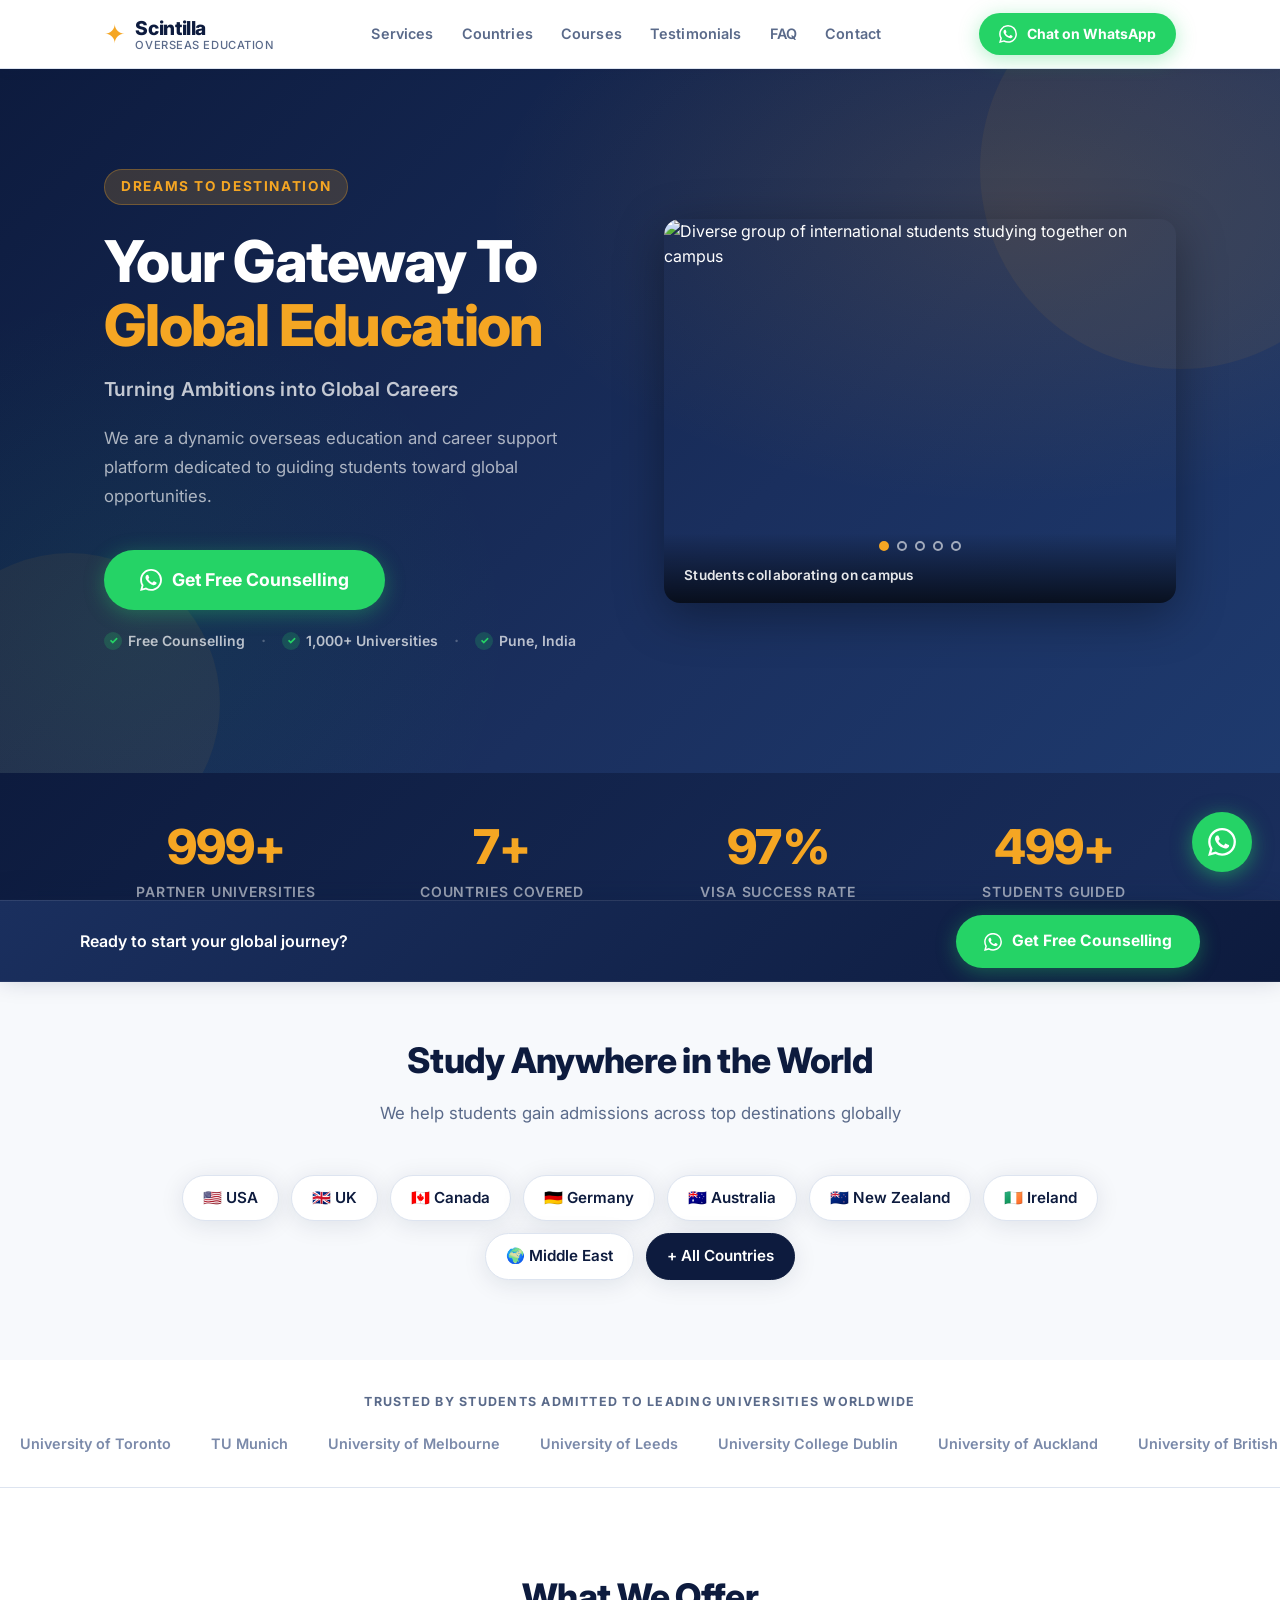
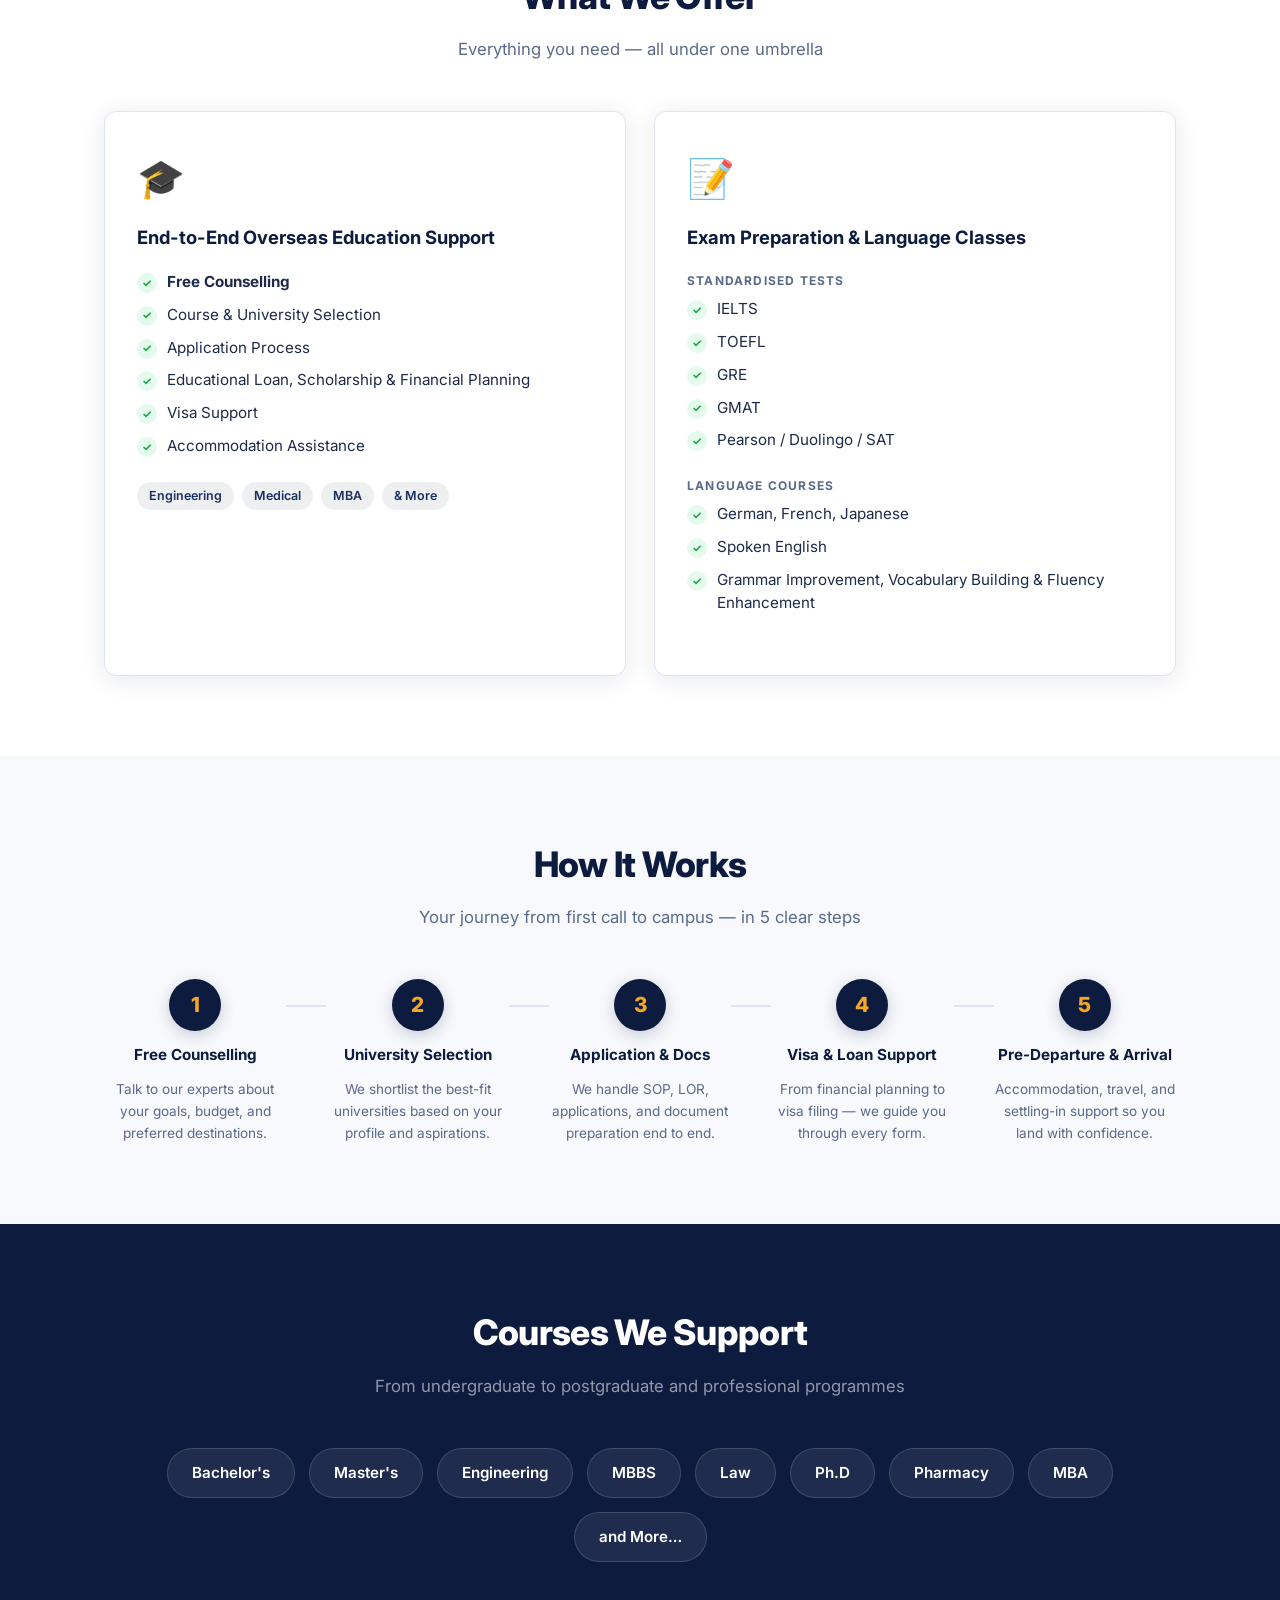
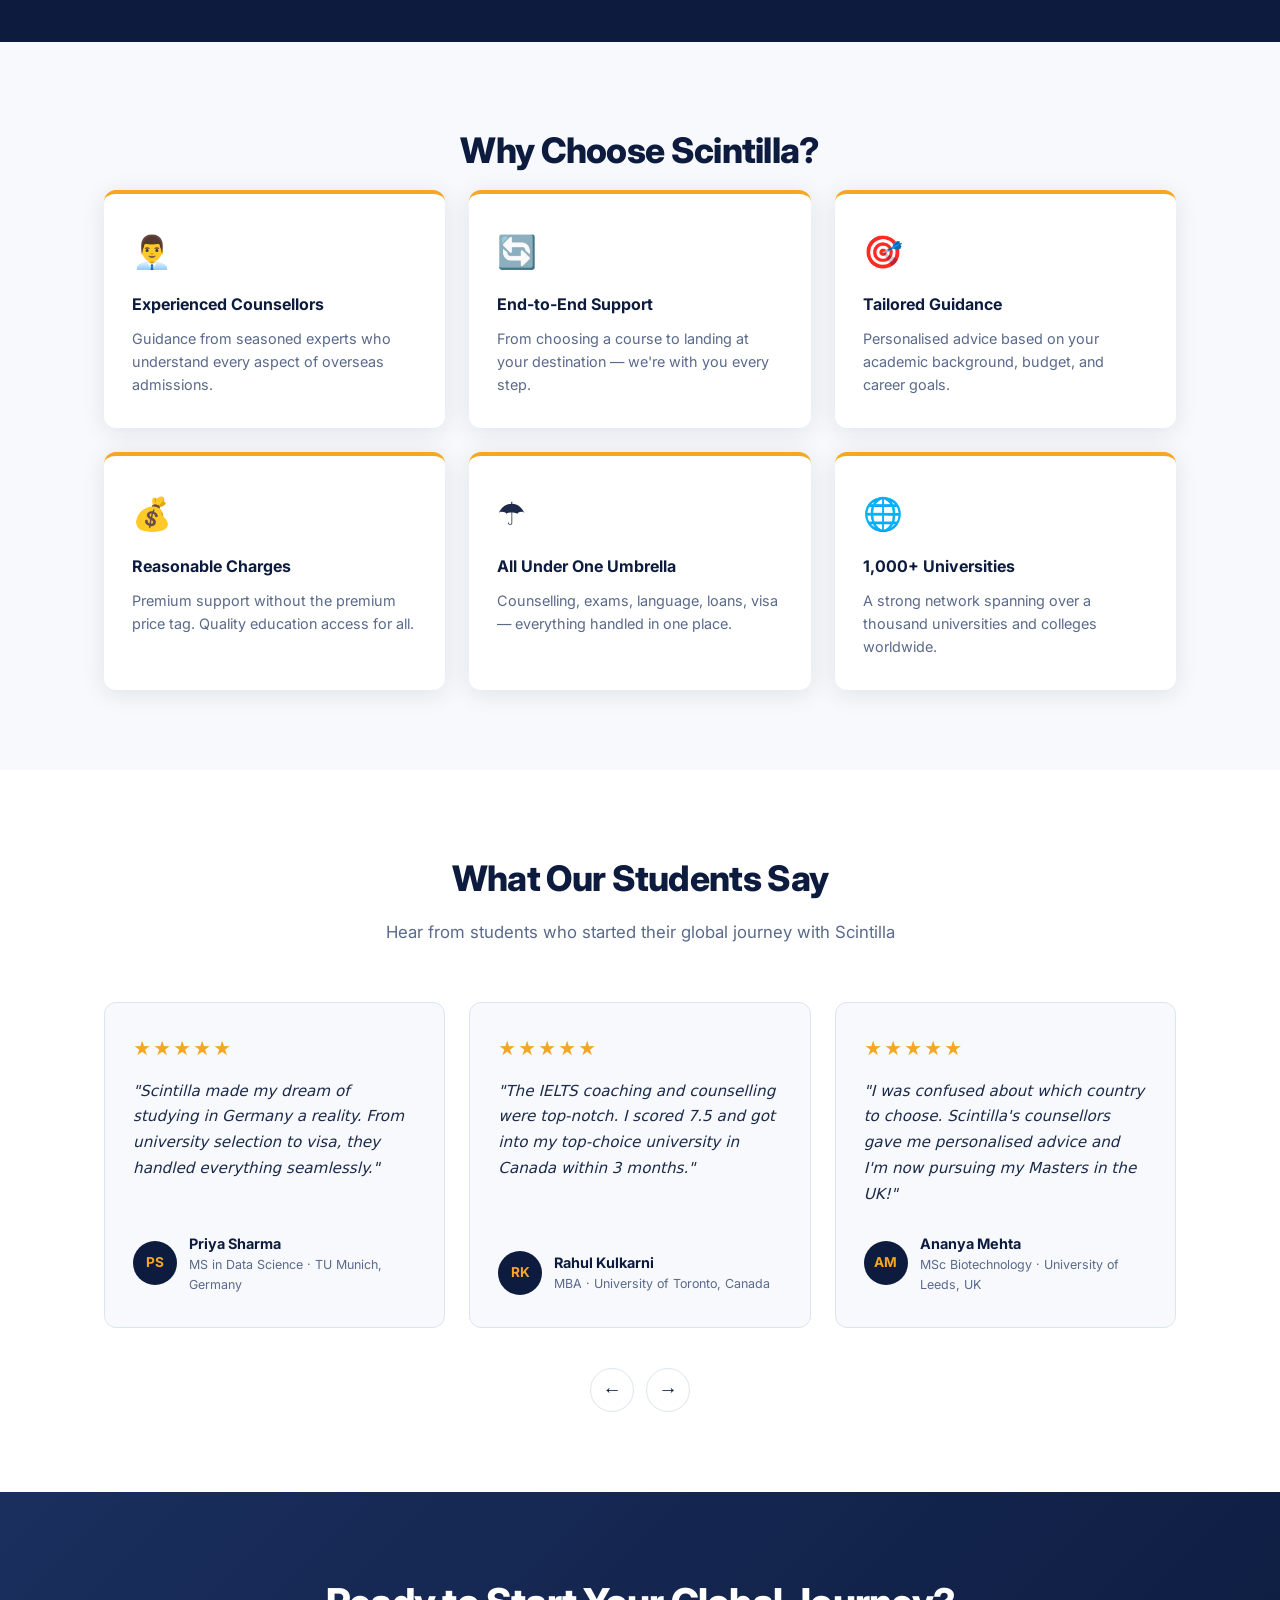
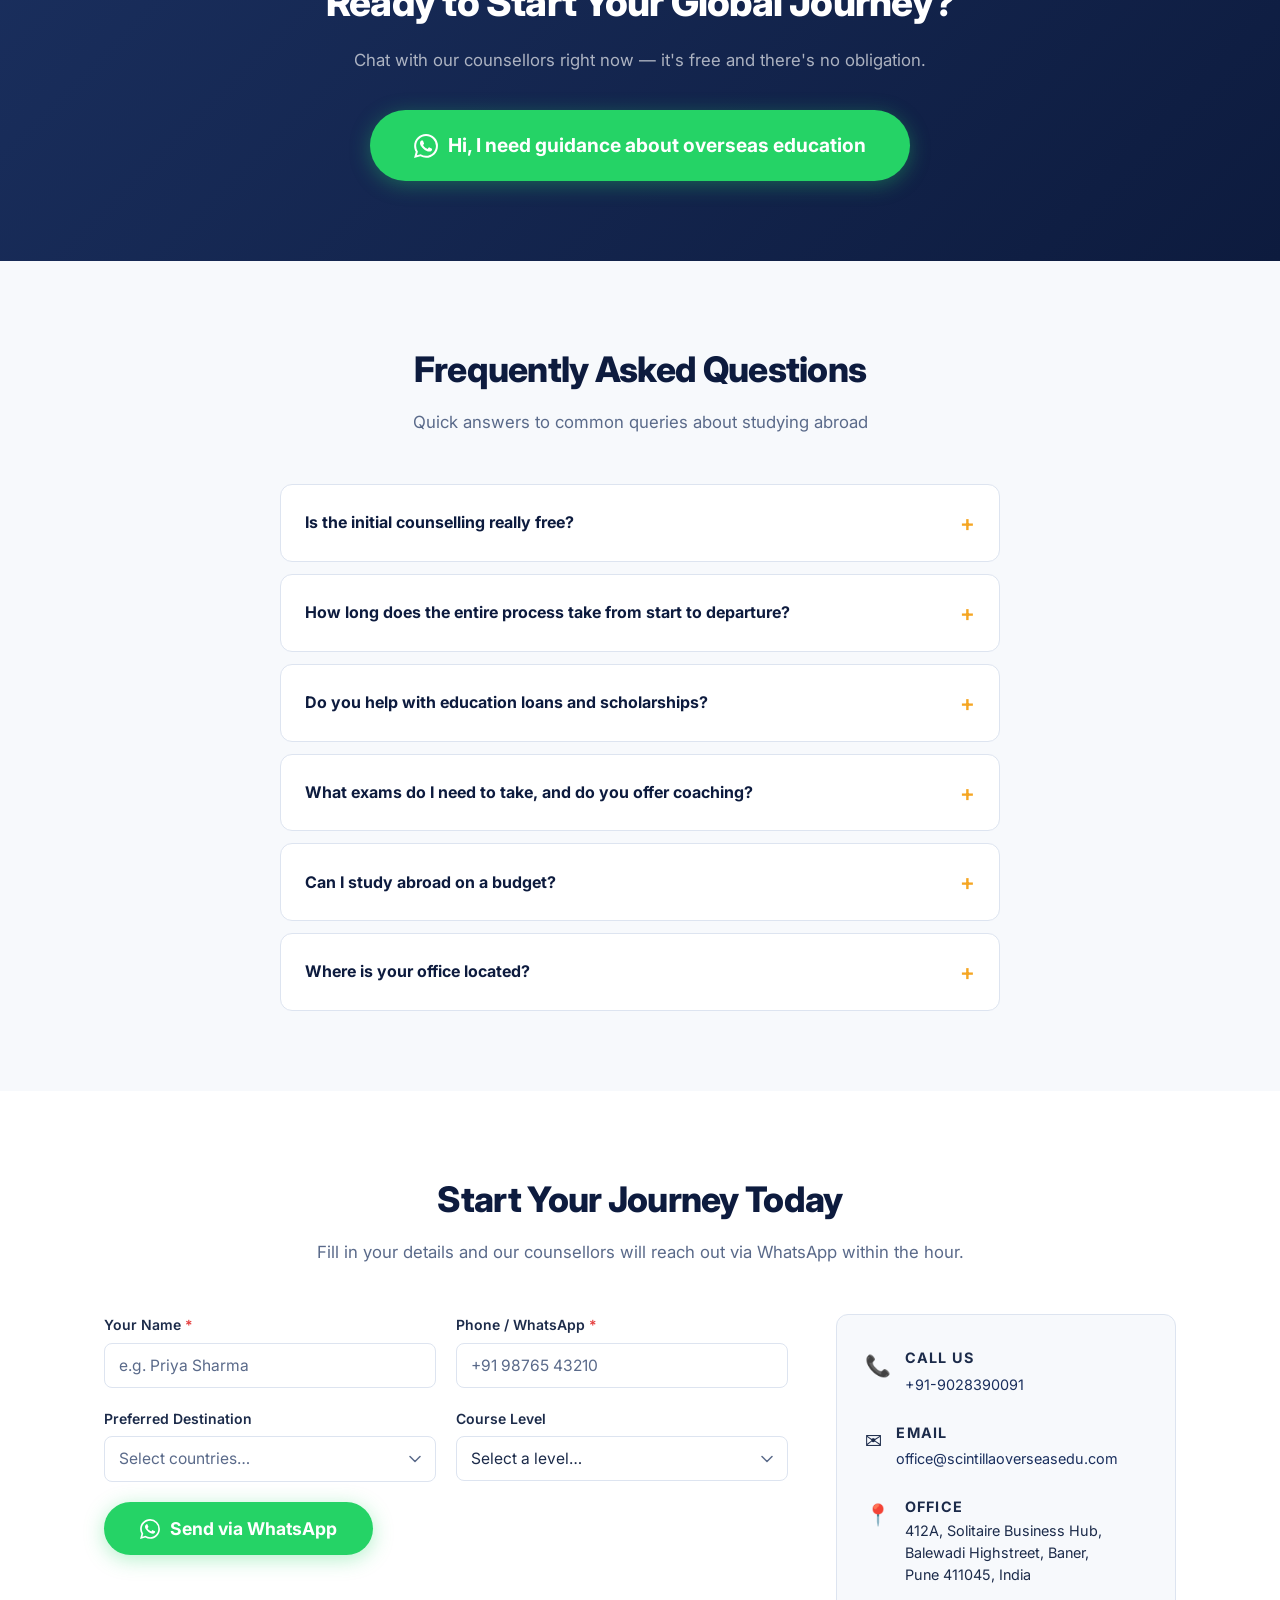
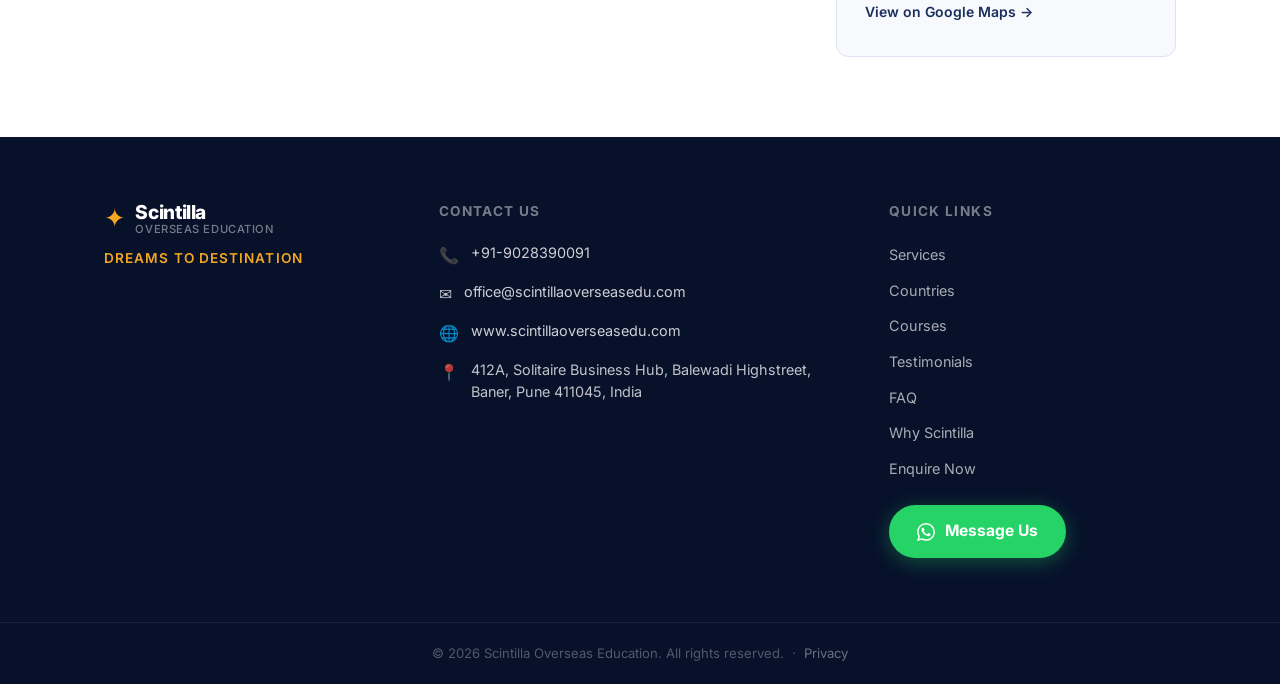
==== commit 9d46acae: "Replace country dropdown with multi-select for preferred destinations Users can now select multiple " ====
--- a/index.html
+++ b/index.html
@@ -564,19 +564,25 @@
           </div>
           <div class="form-row">
             <div class="form-group">
-              <label for="cf-country">Preferred Destination</label>
-              <select id="cf-country" name="country">
-                <option value="">Select a country…</option>
-                <option>USA</option>
-                <option>UK</option>
-                <option>Canada</option>
-                <option>Germany</option>
-                <option>Australia</option>
-                <option>New Zealand</option>
-                <option>Ireland</option>
-                <option>Middle East</option>
-                <option>Not Sure Yet</option>
-              </select>
+              <label>Preferred Destination</label>
+              <div class="multiselect" id="cfCountryMultiselect">
+                <div class="multiselect-trigger" id="cfCountryTrigger" tabindex="0" role="combobox" aria-expanded="false" aria-haspopup="listbox" aria-controls="cfCountryDropdown">
+                  <span class="multiselect-placeholder" id="cfCountryPlaceholder">Select countries…</span>
+                  <span class="multiselect-tags" id="cfCountryTags"></span>
+                  <span class="multiselect-arrow" aria-hidden="true"></span>
+                </div>
+                <div class="multiselect-dropdown" id="cfCountryDropdown" role="listbox" aria-multiselectable="true">
+                  <label class="multiselect-option"><input type="checkbox" value="USA" /><span>USA</span></label>
+                  <label class="multiselect-option"><input type="checkbox" value="UK" /><span>UK</span></label>
+                  <label class="multiselect-option"><input type="checkbox" value="Canada" /><span>Canada</span></label>
+                  <label class="multiselect-option"><input type="checkbox" value="Germany" /><span>Germany</span></label>
+                  <label class="multiselect-option"><input type="checkbox" value="Australia" /><span>Australia</span></label>
+                  <label class="multiselect-option"><input type="checkbox" value="New Zealand" /><span>New Zealand</span></label>
+                  <label class="multiselect-option"><input type="checkbox" value="Ireland" /><span>Ireland</span></label>
+                  <label class="multiselect-option"><input type="checkbox" value="Middle East" /><span>Middle East</span></label>
+                  <label class="multiselect-option"><input type="checkbox" value="Not Sure Yet" /><span>Not Sure Yet</span></label>
+                </div>
+              </div>
             </div>
             <div class="form-group">
               <label for="cf-course">Course Level</label>
@@ -755,12 +761,91 @@
       if (midCta) observer.observe(midCta);
     })();
 
+    // ---- Multi-select dropdown (Preferred Destination) ----
+    (function () {
+      var wrapper = document.getElementById('cfCountryMultiselect');
+      var trigger = document.getElementById('cfCountryTrigger');
+      var dropdown = document.getElementById('cfCountryDropdown');
+      var placeholder = document.getElementById('cfCountryPlaceholder');
+      var tagsContainer = document.getElementById('cfCountryTags');
+      if (!wrapper || !trigger || !dropdown) return;
+
+      var checkboxes = dropdown.querySelectorAll('input[type="checkbox"]');
+
+      function getSelected() {
+        var vals = [];
+        checkboxes.forEach(function (cb) { if (cb.checked) vals.push(cb.value); });
+        return vals;
+      }
+
+      function renderTags() {
+        var selected = getSelected();
+        tagsContainer.innerHTML = '';
+        if (selected.length === 0) {
+          placeholder.style.display = '';
+        } else {
+          placeholder.style.display = 'none';
+          selected.forEach(function (val) {
+            var tag = document.createElement('span');
+            tag.className = 'multiselect-tag';
+            tag.textContent = val;
+            var btn = document.createElement('button');
+            btn.type = 'button';
+            btn.className = 'multiselect-tag-remove';
+            btn.setAttribute('aria-label', 'Remove ' + val);
+            btn.innerHTML = '&#10005;';
+            btn.addEventListener('click', function (e) {
+              e.stopPropagation();
+              checkboxes.forEach(function (cb) { if (cb.value === val) cb.checked = false; });
+              renderTags();
+            });
+            tag.appendChild(btn);
+            tagsContainer.appendChild(tag);
+          });
+        }
+      }
+
+      function toggleDropdown() {
+        var isOpen = wrapper.classList.toggle('multiselect--open');
+        trigger.setAttribute('aria-expanded', isOpen ? 'true' : 'false');
+      }
+
+      function closeDropdown() {
+        wrapper.classList.remove('multiselect--open');
+        trigger.setAttribute('aria-expanded', 'false');
+      }
+
+      trigger.addEventListener('click', function (e) {
+        e.stopPropagation();
+        toggleDropdown();
+      });
+
+      trigger.addEventListener('keydown', function (e) {
+        if (e.key === 'Enter' || e.key === ' ') {
+          e.preventDefault();
+          toggleDropdown();
+        } else if (e.key === 'Escape') {
+          closeDropdown();
+        }
+      });
+
+      dropdown.addEventListener('click', function (e) { e.stopPropagation(); });
+      checkboxes.forEach(function (cb) { cb.addEventListener('change', renderTags); });
+
+      document.addEventListener('click', function () { closeDropdown(); });
+    })();
+
     // ---- Contact form → WhatsApp ----
     document.getElementById('contactForm').addEventListener('submit', function (e) {
       e.preventDefault();
       var name    = document.getElementById('cf-name').value.trim();
       var phone   = document.getElementById('cf-phone').value.trim();
-      var country = document.getElementById('cf-country').value || 'Not specified';
+
+      var countryCheckboxes = document.querySelectorAll('#cfCountryDropdown input[type="checkbox"]');
+      var selectedCountries = [];
+      countryCheckboxes.forEach(function (cb) { if (cb.checked) selectedCountries.push(cb.value); });
+      var country = selectedCountries.length > 0 ? selectedCountries.join(', ') : 'Not specified';
+
       var course  = document.getElementById('cf-course').value  || 'Not specified';
 
       if (!name || !phone) {
--- a/style.css
+++ b/style.css
@@ -1037,6 +1037,138 @@
   align-self: flex-start;
 }
 
+/* Multi-Select Dropdown */
+.multiselect {
+  position: relative;
+}
+
+.multiselect-trigger {
+  display: flex;
+  align-items: center;
+  flex-wrap: wrap;
+  gap: 6px;
+  min-height: 46px;
+  padding: 8px 38px 8px 14px;
+  background: var(--white);
+  border: 1.5px solid var(--border);
+  border-radius: var(--radius-sm);
+  cursor: pointer;
+  transition: border-color 0.2s, box-shadow 0.2s;
+  position: relative;
+}
+
+.multiselect-trigger:focus,
+.multiselect--open .multiselect-trigger {
+  border-color: var(--navy-light);
+  box-shadow: 0 0 0 3px rgba(36, 61, 114, 0.1);
+  outline: none;
+}
+
+.multiselect-placeholder {
+  font-size: 0.975rem;
+  color: var(--text-muted);
+}
+
+.multiselect-tags {
+  display: flex;
+  flex-wrap: wrap;
+  gap: 6px;
+}
+
+.multiselect-tag {
+  display: inline-flex;
+  align-items: center;
+  gap: 4px;
+  background: rgba(13, 27, 62, 0.08);
+  color: var(--navy);
+  font-size: 0.8rem;
+  font-weight: 600;
+  padding: 3px 8px 3px 10px;
+  border-radius: 50px;
+  line-height: 1.4;
+}
+
+.multiselect-tag-remove {
+  display: inline-flex;
+  align-items: center;
+  justify-content: center;
+  width: 16px;
+  height: 16px;
+  border: none;
+  background: rgba(13, 27, 62, 0.12);
+  color: var(--navy);
+  border-radius: 50%;
+  font-size: 0.7rem;
+  cursor: pointer;
+  padding: 0;
+  line-height: 1;
+  transition: background 0.15s;
+}
+
+.multiselect-tag-remove:hover {
+  background: rgba(13, 27, 62, 0.25);
+}
+
+.multiselect-arrow {
+  position: absolute;
+  right: 14px;
+  top: 50%;
+  transform: translateY(-50%);
+  width: 12px;
+  height: 8px;
+  background-image: url("data:image/svg+xml,%3Csvg xmlns='http://www.w3.org/2000/svg' width='12' height='8' fill='none'%3E%3Cpath d='M1 1.5l5 5 5-5' stroke='%235a6a8a' stroke-width='1.5' stroke-linecap='round' stroke-linejoin='round'/%3E%3C/svg%3E");
+  background-repeat: no-repeat;
+  pointer-events: none;
+  transition: transform 0.2s;
+}
+
+.multiselect--open .multiselect-arrow {
+  transform: translateY(-50%) rotate(180deg);
+}
+
+.multiselect-dropdown {
+  display: none;
+  position: absolute;
+  top: calc(100% + 4px);
+  left: 0;
+  right: 0;
+  background: var(--white);
+  border: 1.5px solid var(--border);
+  border-radius: var(--radius-sm);
+  box-shadow: var(--shadow-lg);
+  z-index: 50;
+  max-height: 220px;
+  overflow-y: auto;
+  padding: 6px 0;
+}
+
+.multiselect--open .multiselect-dropdown {
+  display: block;
+}
+
+.multiselect-option {
+  display: flex;
+  align-items: center;
+  gap: 10px;
+  padding: 10px 14px;
+  font-size: 0.925rem;
+  color: var(--text);
+  cursor: pointer;
+  transition: background 0.15s;
+}
+
+.multiselect-option:hover {
+  background: var(--off-white);
+}
+
+.multiselect-option input[type="checkbox"] {
+  width: 16px;
+  height: 16px;
+  accent-color: var(--navy);
+  cursor: pointer;
+  flex-shrink: 0;
+}
+
 /* Contact Aside */
 .contact-aside {
   background: var(--off-white);
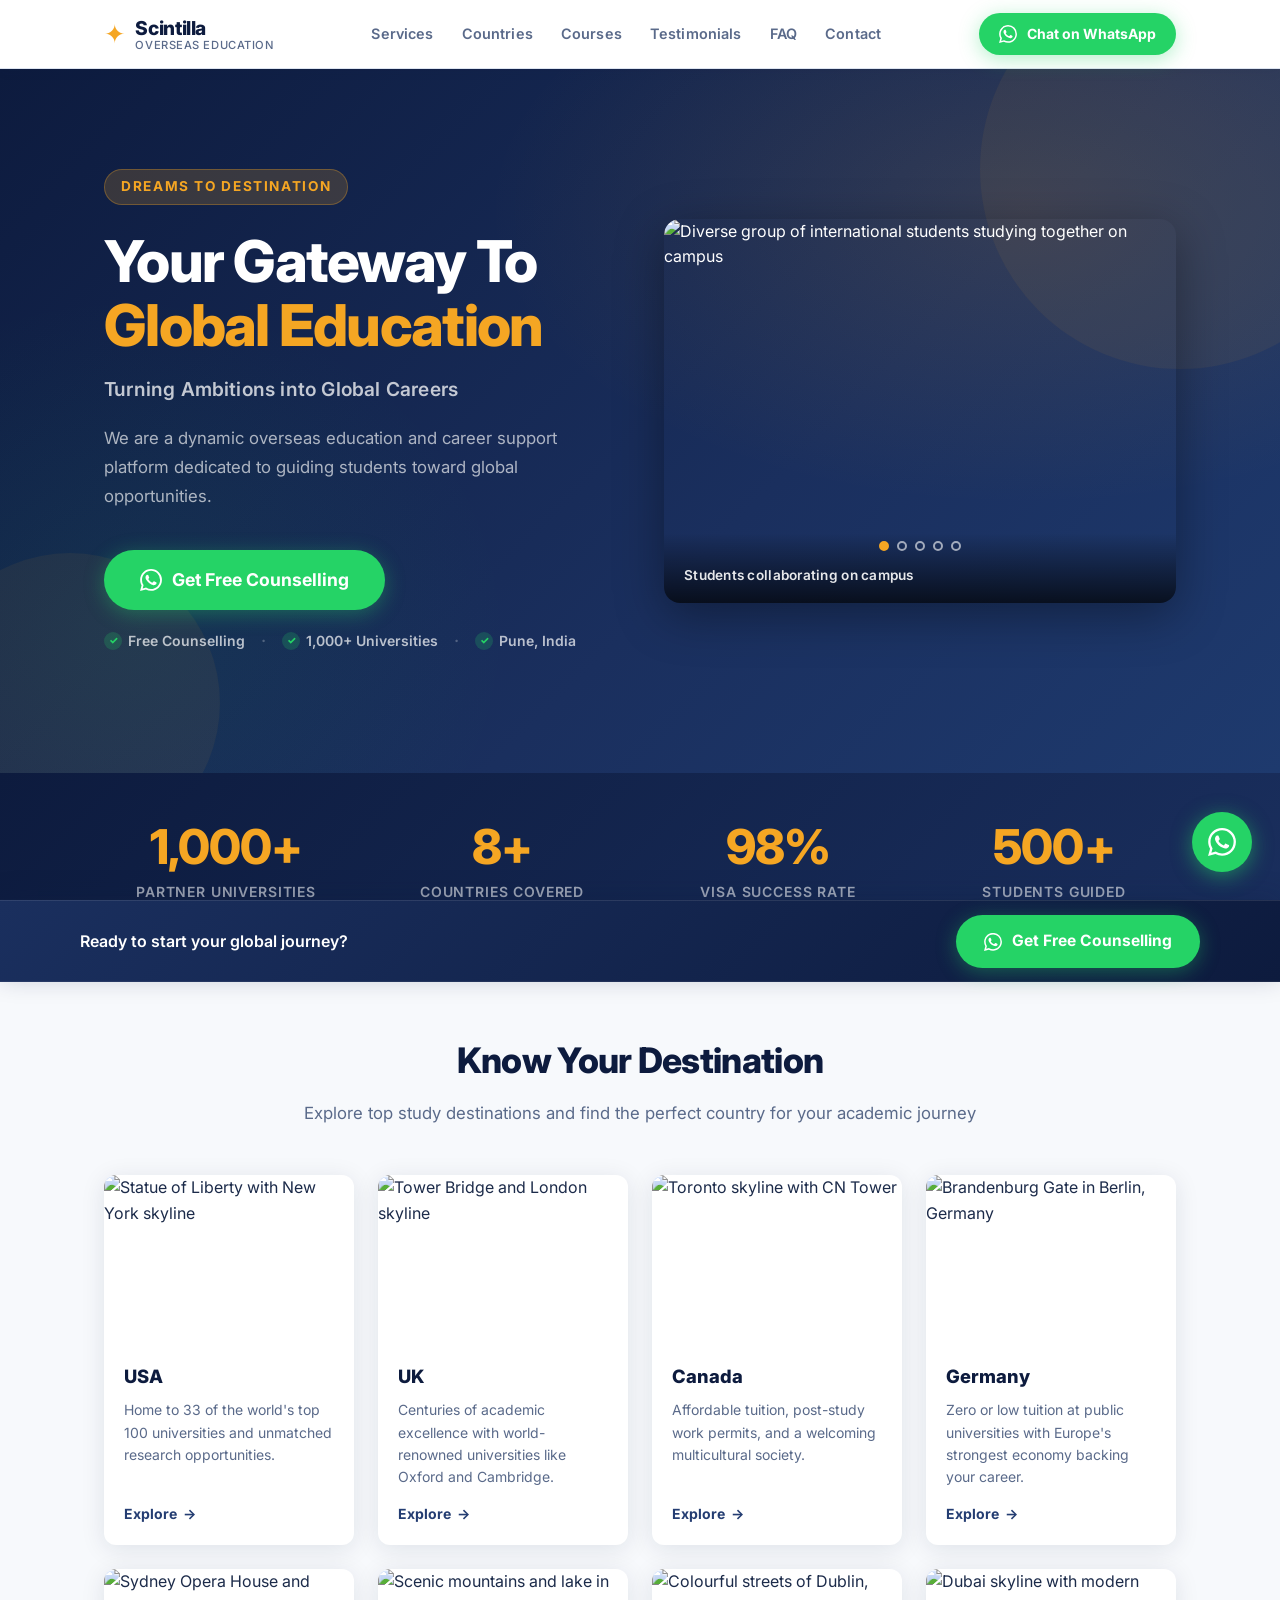
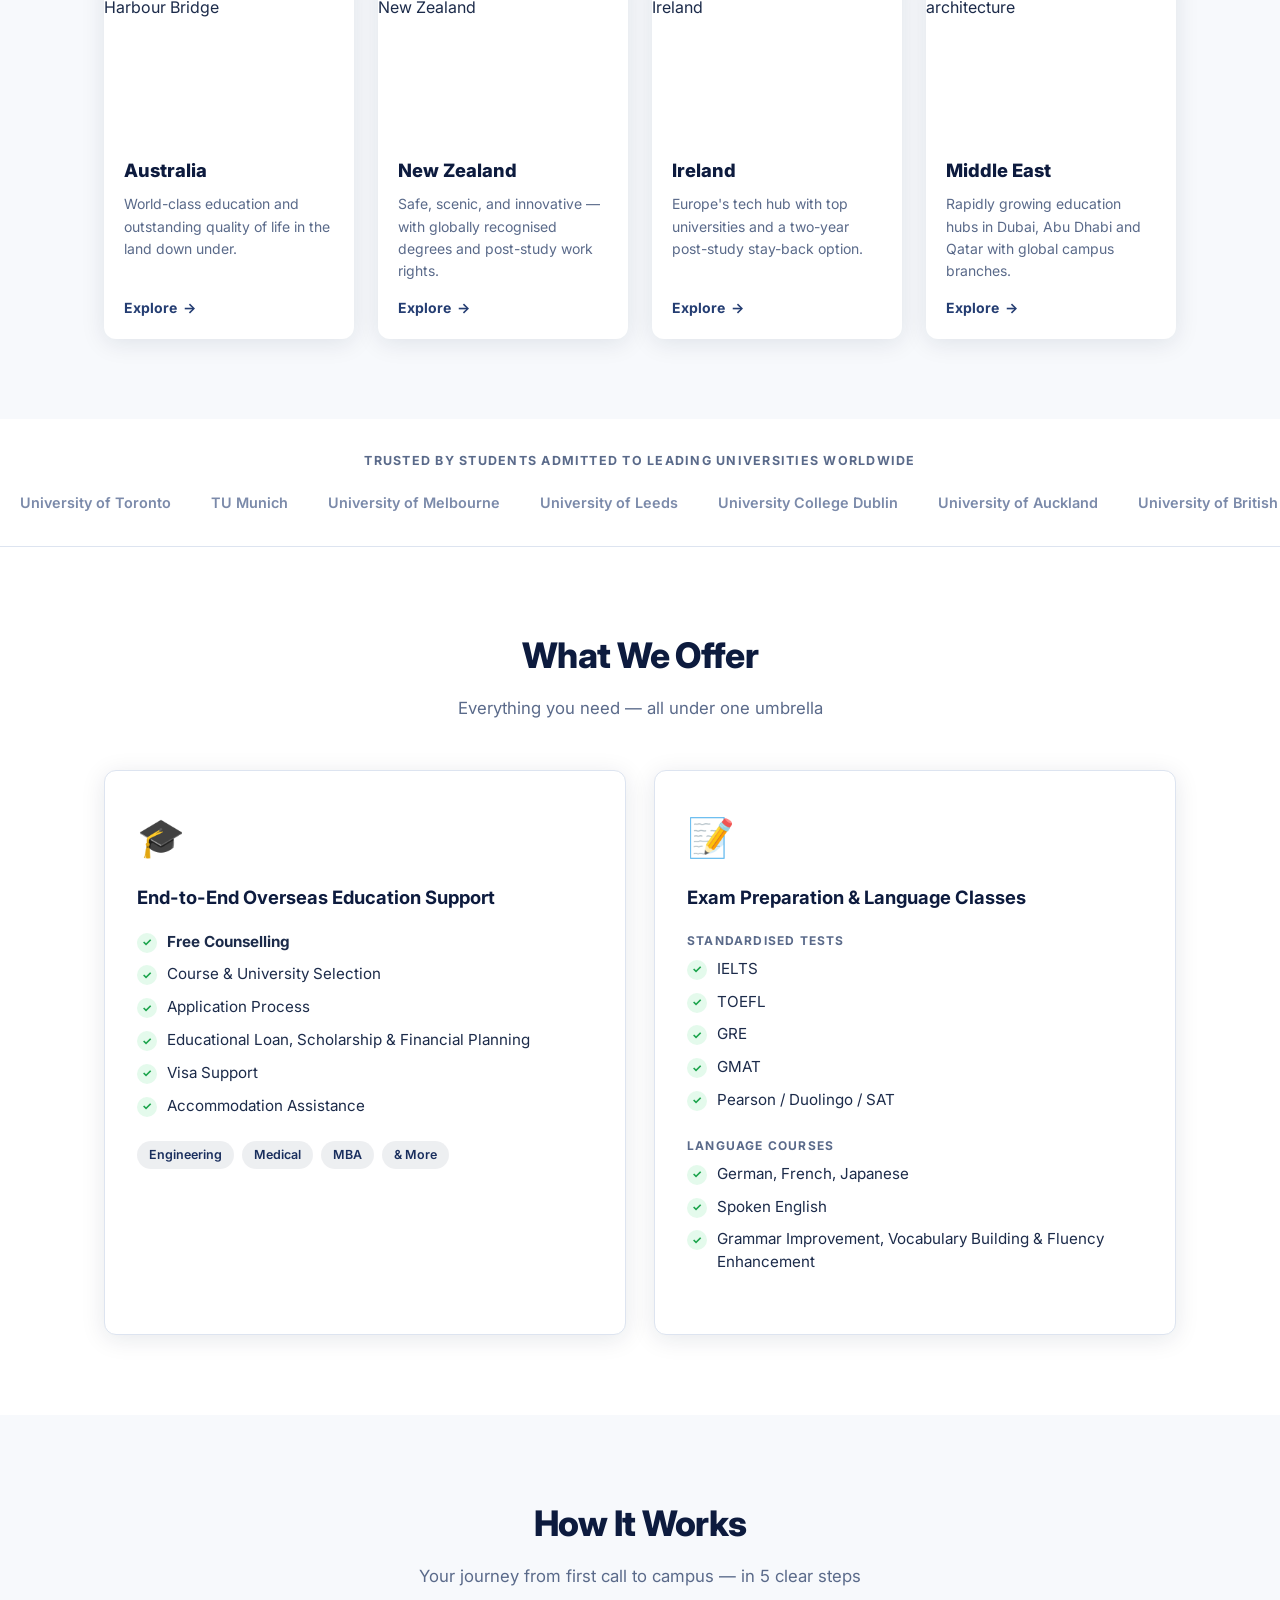
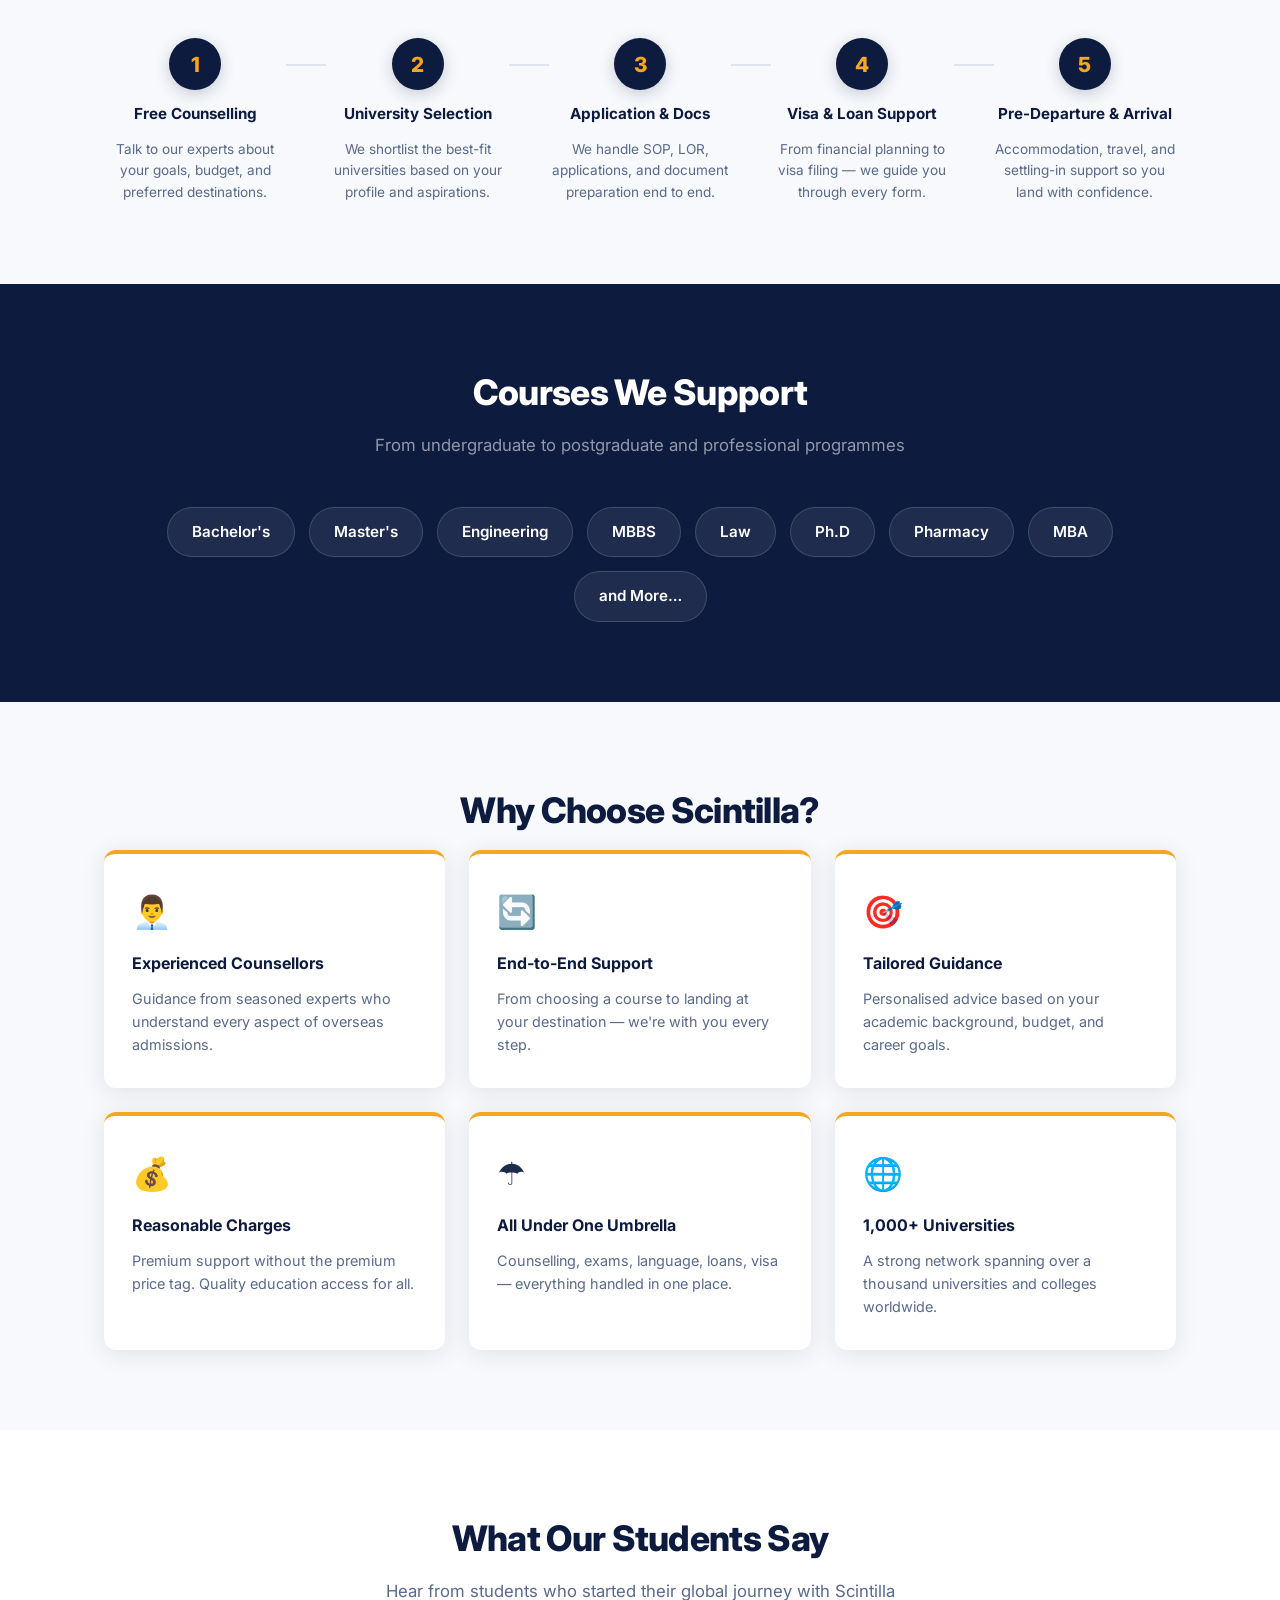
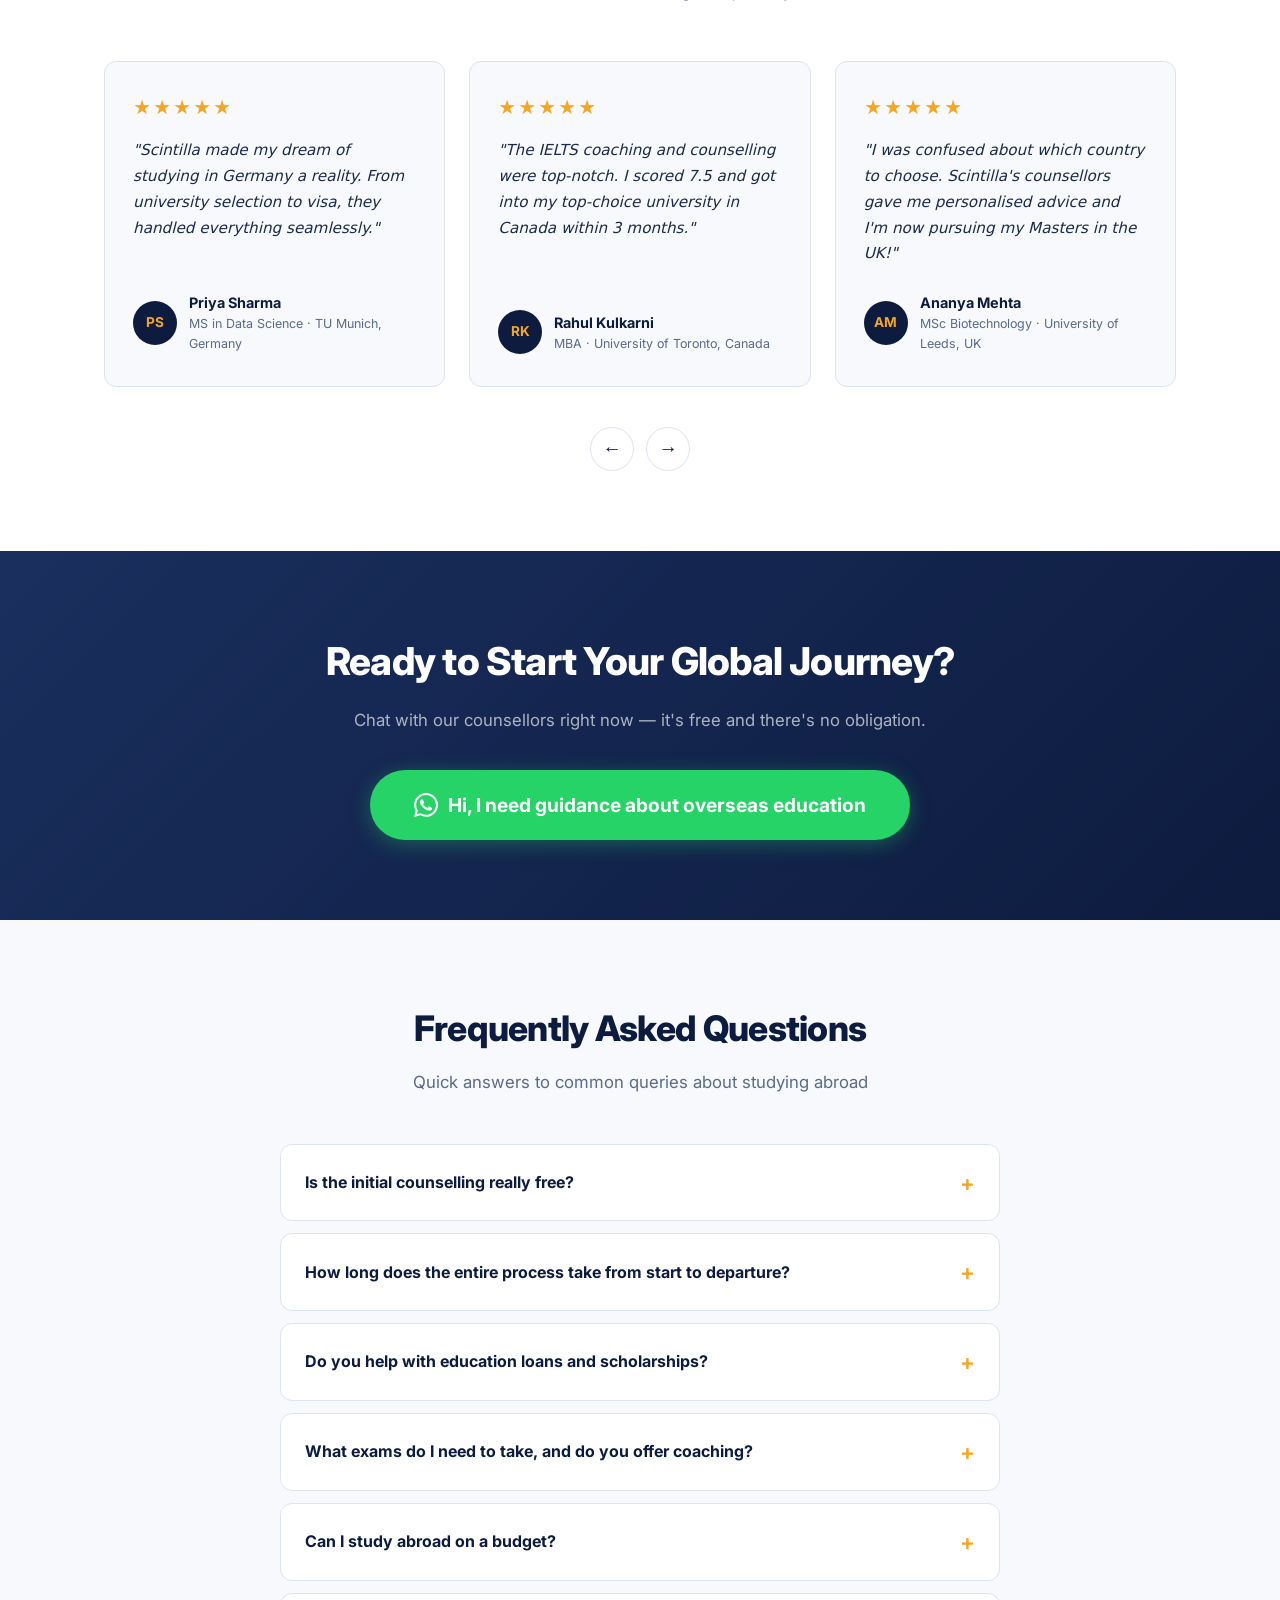
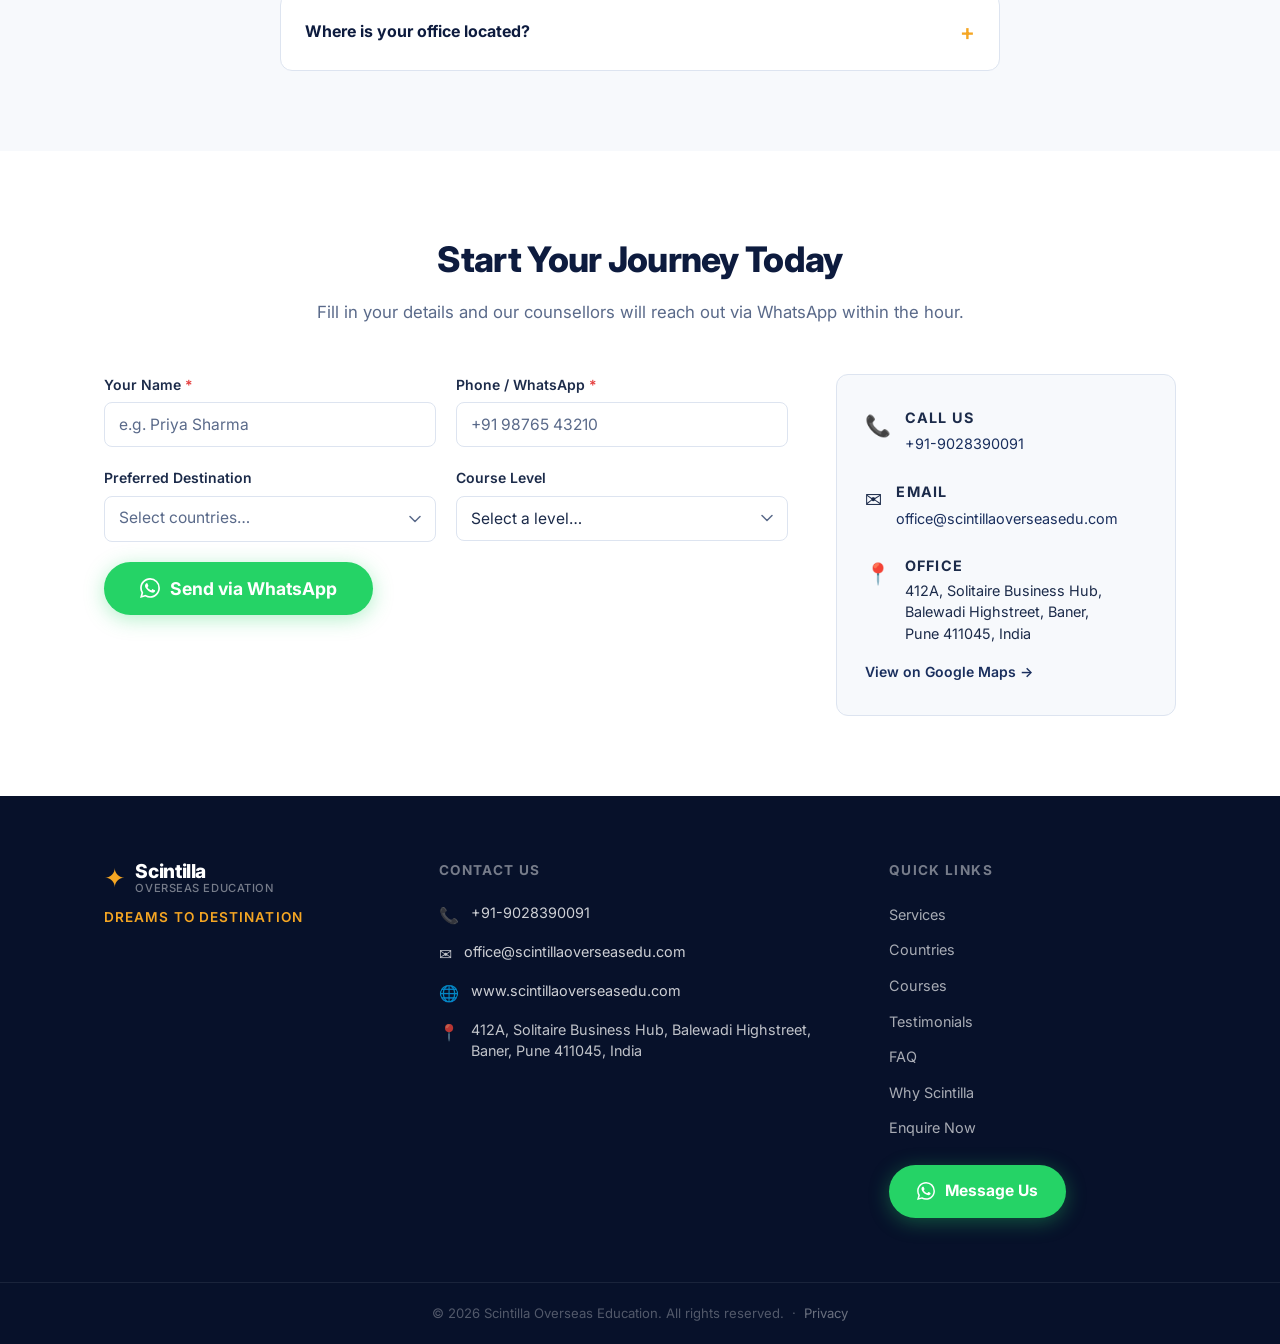
==== commit b3273cdc: "Add "Know Your Destination" section with country cards linking to blog pages Replaced the simple cou" ====
--- a/index.html
+++ b/index.html
@@ -219,21 +219,101 @@
     </div>
   </section>
 
-  <!-- ===== COUNTRIES ===== -->
-  <section class="section section-countries" id="countries">
+  <!-- ===== COUNTRIES / KNOW YOUR DESTINATION ===== -->
+  <section class="section section-destinations" id="countries">
     <div class="container">
-      <h2 class="section-title reveal">Study Anywhere in the World</h2>
-      <p class="section-sub reveal">We help students gain admissions across top destinations globally</p>
-      <div class="countries-grid reveal-stagger">
-        <div class="country-chip">🇺🇸 USA</div>
-        <div class="country-chip">🇬🇧 UK</div>
-        <div class="country-chip">🇨🇦 Canada</div>
-        <div class="country-chip">🇩🇪 Germany</div>
-        <div class="country-chip">🇦🇺 Australia</div>
-        <div class="country-chip">🇳🇿 New Zealand</div>
-        <div class="country-chip">🇮🇪 Ireland</div>
-        <div class="country-chip">🌍 Middle East</div>
-        <div class="country-chip country-chip-all">+ All Countries</div>
+      <h2 class="section-title reveal">Know Your Destination</h2>
+      <p class="section-sub reveal">Explore top study destinations and find the perfect country for your academic journey</p>
+      <div class="destinations-grid reveal-stagger">
+
+        <a href="countries/usa.html" class="destination-card">
+          <div class="destination-img">
+            <img src="https://images.unsplash.com/photo-1485738422979-f5c462d49f04?w=600&h=400&fit=crop&q=80" alt="Statue of Liberty with New York skyline" loading="lazy" />
+          </div>
+          <div class="destination-info">
+            <h3>USA</h3>
+            <p>Home to 33 of the world's top 100 universities and unmatched research opportunities.</p>
+            <span class="destination-cta">Explore <span aria-hidden="true">&rarr;</span></span>
+          </div>
+        </a>
+
+        <a href="countries/uk.html" class="destination-card">
+          <div class="destination-img">
+            <img src="https://images.unsplash.com/photo-1513635269975-59663e0ac1ad?w=600&h=400&fit=crop&q=80" alt="Tower Bridge and London skyline" loading="lazy" />
+          </div>
+          <div class="destination-info">
+            <h3>UK</h3>
+            <p>Centuries of academic excellence with world-renowned universities like Oxford and Cambridge.</p>
+            <span class="destination-cta">Explore <span aria-hidden="true">&rarr;</span></span>
+          </div>
+        </a>
+
+        <a href="countries/canada.html" class="destination-card">
+          <div class="destination-img">
+            <img src="https://images.unsplash.com/photo-1517935706615-2717063c2225?w=600&h=400&fit=crop&q=80" alt="Toronto skyline with CN Tower" loading="lazy" />
+          </div>
+          <div class="destination-info">
+            <h3>Canada</h3>
+            <p>Affordable tuition, post-study work permits, and a welcoming multicultural society.</p>
+            <span class="destination-cta">Explore <span aria-hidden="true">&rarr;</span></span>
+          </div>
+        </a>
+
+        <a href="countries/germany.html" class="destination-card">
+          <div class="destination-img">
+            <img src="https://images.unsplash.com/photo-1467269204594-9661b134dd2b?w=600&h=400&fit=crop&q=80" alt="Brandenburg Gate in Berlin, Germany" loading="lazy" />
+          </div>
+          <div class="destination-info">
+            <h3>Germany</h3>
+            <p>Zero or low tuition at public universities with Europe's strongest economy backing your career.</p>
+            <span class="destination-cta">Explore <span aria-hidden="true">&rarr;</span></span>
+          </div>
+        </a>
+
+        <a href="countries/australia.html" class="destination-card">
+          <div class="destination-img">
+            <img src="https://images.unsplash.com/photo-1506973035872-a4ec16b8e8d9?w=600&h=400&fit=crop&q=80" alt="Sydney Opera House and Harbour Bridge" loading="lazy" />
+          </div>
+          <div class="destination-info">
+            <h3>Australia</h3>
+            <p>World-class education and outstanding quality of life in the land down under.</p>
+            <span class="destination-cta">Explore <span aria-hidden="true">&rarr;</span></span>
+          </div>
+        </a>
+
+        <a href="countries/new-zealand.html" class="destination-card">
+          <div class="destination-img">
+            <img src="https://images.unsplash.com/photo-1507699622108-4be3abd695ad?w=600&h=400&fit=crop&q=80" alt="Scenic mountains and lake in New Zealand" loading="lazy" />
+          </div>
+          <div class="destination-info">
+            <h3>New Zealand</h3>
+            <p>Safe, scenic, and innovative — with globally recognised degrees and post-study work rights.</p>
+            <span class="destination-cta">Explore <span aria-hidden="true">&rarr;</span></span>
+          </div>
+        </a>
+
+        <a href="countries/ireland.html" class="destination-card">
+          <div class="destination-img">
+            <img src="https://images.unsplash.com/photo-1590089415225-401ed6f9db8e?w=600&h=400&fit=crop&q=80" alt="Colourful streets of Dublin, Ireland" loading="lazy" />
+          </div>
+          <div class="destination-info">
+            <h3>Ireland</h3>
+            <p>Europe's tech hub with top universities and a two-year post-study stay-back option.</p>
+            <span class="destination-cta">Explore <span aria-hidden="true">&rarr;</span></span>
+          </div>
+        </a>
+
+        <a href="countries/middle-east.html" class="destination-card">
+          <div class="destination-img">
+            <img src="https://images.unsplash.com/photo-1512453979798-5ea266f8880c?w=600&h=400&fit=crop&q=80" alt="Dubai skyline with modern architecture" loading="lazy" />
+          </div>
+          <div class="destination-info">
+            <h3>Middle East</h3>
+            <p>Rapidly growing education hubs in Dubai, Abu Dhabi and Qatar with global campus branches.</p>
+            <span class="destination-cta">Explore <span aria-hidden="true">&rarr;</span></span>
+          </div>
+        </a>
+
       </div>
     </div>
   </section>
--- a/style.css
+++ b/style.css
@@ -447,39 +447,106 @@
   letter-spacing: 0.06em;
 }
 
-/* ---------- Countries ---------- */
-.section-countries {
+/* ---------- Know Your Destination ---------- */
+.section-destinations {
   background: var(--off-white);
 }
 
-.countries-grid {
-  display: flex;
-  flex-wrap: wrap;
-  gap: 12px;
-  justify-content: center;
-}
-
-.country-chip {
+.destinations-grid {
+  display: grid;
+  grid-template-columns: repeat(4, 1fr);
+  gap: 24px;
+}
+
+.destination-card {
+  display: flex;
+  flex-direction: column;
   background: var(--white);
-  border: 1.5px solid var(--border);
+  border-radius: var(--radius);
+  overflow: hidden;
+  box-shadow: var(--shadow);
+  transition: transform 0.25s, box-shadow 0.25s;
+  text-decoration: none;
+  color: inherit;
+}
+
+.destination-card:hover {
+  transform: translateY(-6px);
+  box-shadow: var(--shadow-lg);
+}
+
+.destination-img {
+  position: relative;
+  overflow: hidden;
+  aspect-ratio: 3 / 2;
+}
+
+.destination-img img {
+  width: 100%;
+  height: 100%;
+  object-fit: cover;
+  transition: transform 0.4s ease;
+}
+
+.destination-card:hover .destination-img img {
+  transform: scale(1.06);
+}
+
+.destination-info {
+  padding: 20px;
+  display: flex;
+  flex-direction: column;
+  flex: 1;
+}
+
+.destination-info h3 {
+  font-size: 1.15rem;
+  font-weight: 800;
   color: var(--navy);
-  font-size: 0.95rem;
-  font-weight: 600;
-  padding: 10px 20px;
-  border-radius: 50px;
-  box-shadow: var(--shadow);
-  transition: border-color 0.2s, transform 0.15s;
-}
-
-.country-chip:hover {
-  border-color: var(--navy-light);
-  transform: translateY(-2px);
-}
-
-.country-chip-all {
-  background: var(--navy);
-  border-color: var(--navy);
-  color: var(--white);
+  margin-bottom: 8px;
+}
+
+.destination-info p {
+  font-size: 0.875rem;
+  color: var(--text-muted);
+  line-height: 1.6;
+  flex: 1;
+  margin-bottom: 14px;
+}
+
+.destination-cta {
+  display: inline-flex;
+  align-items: center;
+  gap: 6px;
+  font-size: 0.875rem;
+  font-weight: 700;
+  color: var(--navy-light);
+  transition: color 0.2s, gap 0.2s;
+}
+
+.destination-card:hover .destination-cta {
+  color: var(--gold-dark);
+  gap: 10px;
+}
+
+@media (max-width: 1024px) {
+  .destinations-grid {
+    grid-template-columns: repeat(3, 1fr);
+  }
+}
+
+@media (max-width: 768px) {
+  .destinations-grid {
+    grid-template-columns: repeat(2, 1fr);
+    gap: 16px;
+  }
+}
+
+@media (max-width: 480px) {
+  .destinations-grid {
+    grid-template-columns: 1fr;
+    gap: 16px;
+  }
 }
 
 /* ---------- University Ticker ---------- */
@@ -1684,3 +1751,224 @@
     transition: none;
   }
 }
+
+/* =============================================
+   Country Blog Pages
+   ============================================= */
+
+/* Country Hero Banner */
+.country-hero {
+  position: relative;
+  min-height: 380px;
+  display: flex;
+  align-items: flex-end;
+  overflow: hidden;
+}
+
+.country-hero-bg {
+  position: absolute;
+  inset: 0;
+}
+
+.country-hero-bg img {
+  width: 100%;
+  height: 100%;
+  object-fit: cover;
+}
+
+.country-hero-overlay {
+  position: absolute;
+  inset: 0;
+  background: linear-gradient(to top, rgba(13, 27, 62, 0.85) 0%, rgba(13, 27, 62, 0.3) 100%);
+}
+
+.country-hero-inner {
+  position: relative;
+  z-index: 1;
+  padding: 48px 24px 48px;
+}
+
+.country-back {
+  display: inline-flex;
+  align-items: center;
+  gap: 6px;
+  color: rgba(255, 255, 255, 0.8);
+  font-size: 0.875rem;
+  font-weight: 600;
+  margin-bottom: 16px;
+  transition: color 0.2s;
+}
+
+.country-back:hover {
+  color: var(--gold);
+}
+
+.country-hero-inner h1 {
+  font-size: clamp(2rem, 5vw, 3rem);
+  font-weight: 800;
+  color: var(--white);
+  margin-bottom: 12px;
+  letter-spacing: -0.02em;
+}
+
+.country-hero-inner p {
+  font-size: 1.1rem;
+  color: rgba(255, 255, 255, 0.85);
+  max-width: 600px;
+  line-height: 1.6;
+}
+
+/* Key Facts Grid */
+.country-facts {
+  background: var(--off-white);
+  padding: 48px 0;
+}
+
+.facts-grid {
+  display: grid;
+  grid-template-columns: repeat(4, 1fr);
+  gap: 20px;
+}
+
+.fact-card {
+  background: var(--white);
+  border: 1.5px solid var(--border);
+  border-radius: var(--radius);
+  padding: 24px 20px;
+  text-align: center;
+  display: flex;
+  flex-direction: column;
+  align-items: center;
+  gap: 6px;
+}
+
+.fact-icon {
+  font-size: 1.6rem;
+  margin-bottom: 4px;
+}
+
+.fact-card strong {
+  font-size: 1.25rem;
+  font-weight: 800;
+  color: var(--navy);
+}
+
+.fact-card span:last-child {
+  font-size: 0.825rem;
+  color: var(--text-muted);
+  font-weight: 500;
+}
+
+/* Country Content Section */
+.country-why {
+  background: var(--white);
+}
+
+.country-content {
+  display: grid;
+  grid-template-columns: 1fr 360px;
+  gap: 48px;
+  align-items: start;
+}
+
+.country-text p {
+  font-size: 1rem;
+  color: var(--text);
+  line-height: 1.75;
+  margin-bottom: 20px;
+}
+
+.country-text h3 {
+  font-size: 1.15rem;
+  font-weight: 700;
+  color: var(--navy);
+  margin-bottom: 14px;
+  margin-top: 32px;
+}
+
+.country-text ul {
+  list-style: none;
+  padding: 0;
+}
+
+.country-text ul li {
+  position: relative;
+  padding-left: 24px;
+  margin-bottom: 10px;
+  font-size: 0.95rem;
+  line-height: 1.6;
+  color: var(--text);
+}
+
+.country-text ul li::before {
+  content: '✓';
+  position: absolute;
+  left: 0;
+  color: var(--green-wa);
+  font-weight: 700;
+}
+
+.country-aside {
+  background: var(--off-white);
+  border: 1.5px solid var(--border);
+  border-radius: var(--radius);
+  padding: 28px 24px;
+  position: sticky;
+  top: 100px;
+}
+
+.country-aside h3 {
+  font-size: 1rem;
+  font-weight: 700;
+  color: var(--navy);
+  margin-bottom: 14px;
+  padding-bottom: 10px;
+  border-bottom: 2px solid var(--gold);
+}
+
+.country-aside h3:not(:first-child) {
+  margin-top: 28px;
+}
+
+.uni-list {
+  list-style: none;
+  padding: 0;
+}
+
+.uni-list li {
+  font-size: 0.9rem;
+  color: var(--text);
+  padding: 8px 0;
+  border-bottom: 1px solid var(--border);
+  line-height: 1.5;
+}
+
+.uni-list li:last-child {
+  border-bottom: none;
+}
+
+/* Country Page Responsive */
+@media (max-width: 900px) {
+  .country-content {
+    grid-template-columns: 1fr;
+  }
+
+  .country-aside {
+    position: static;
+  }
+
+  .facts-grid {
+    grid-template-columns: repeat(2, 1fr);
+  }
+}
+
+@media (max-width: 480px) {
+  .country-hero {
+    min-height: 300px;
+  }
+
+  .facts-grid {
+    grid-template-columns: 1fr 1fr;
+    gap: 12px;
+  }
+}
